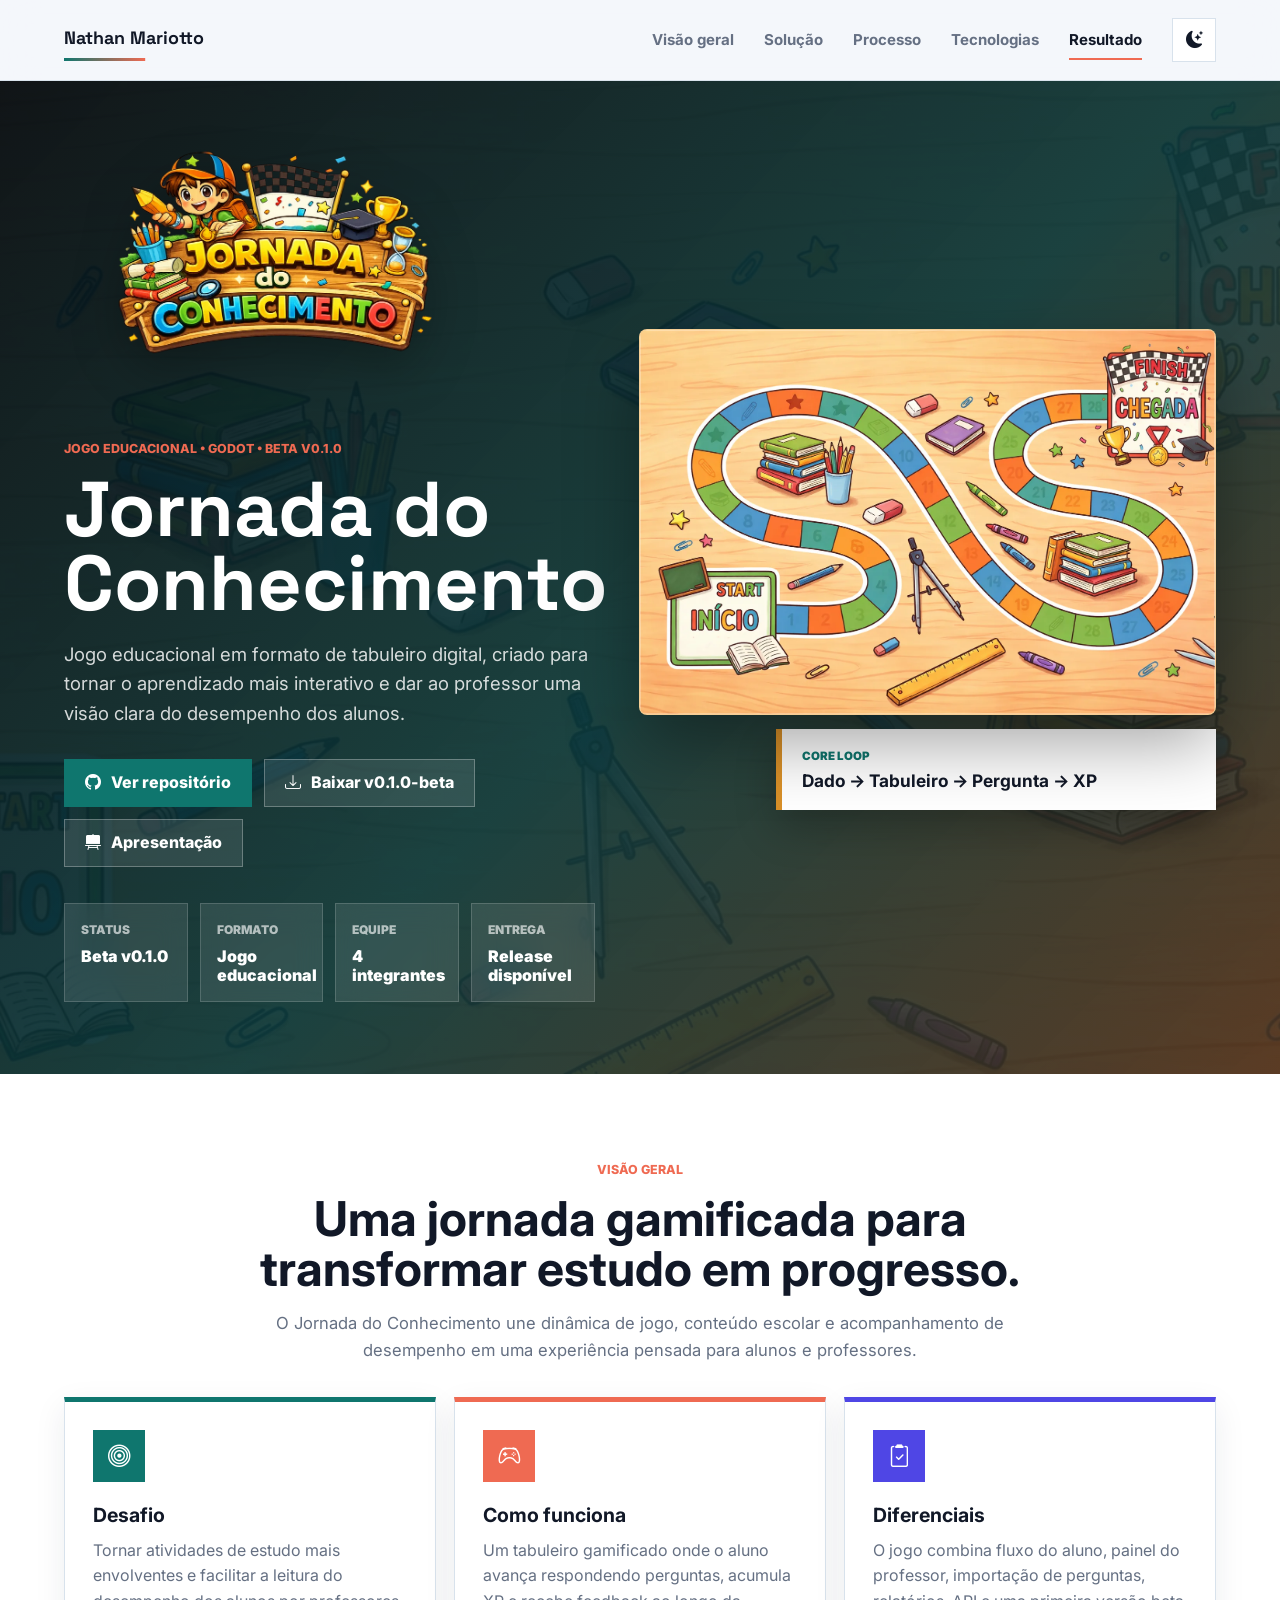
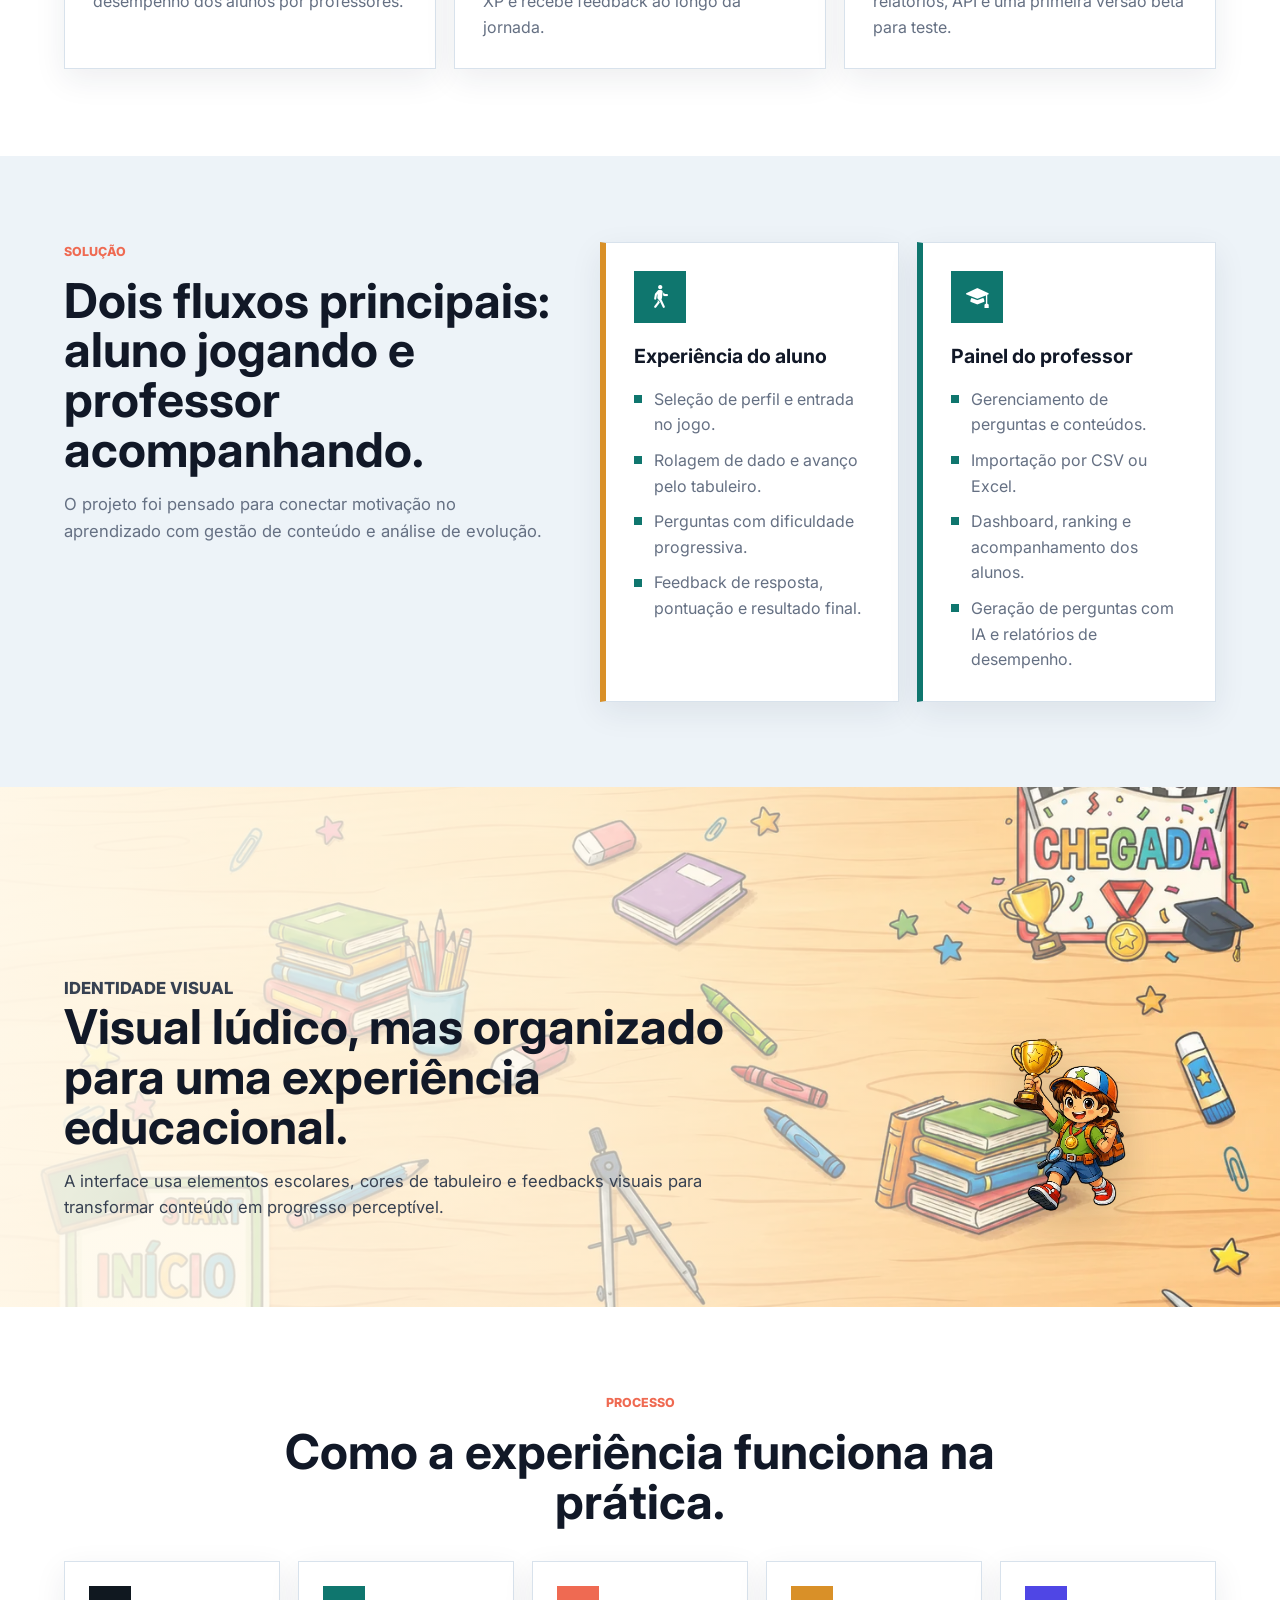
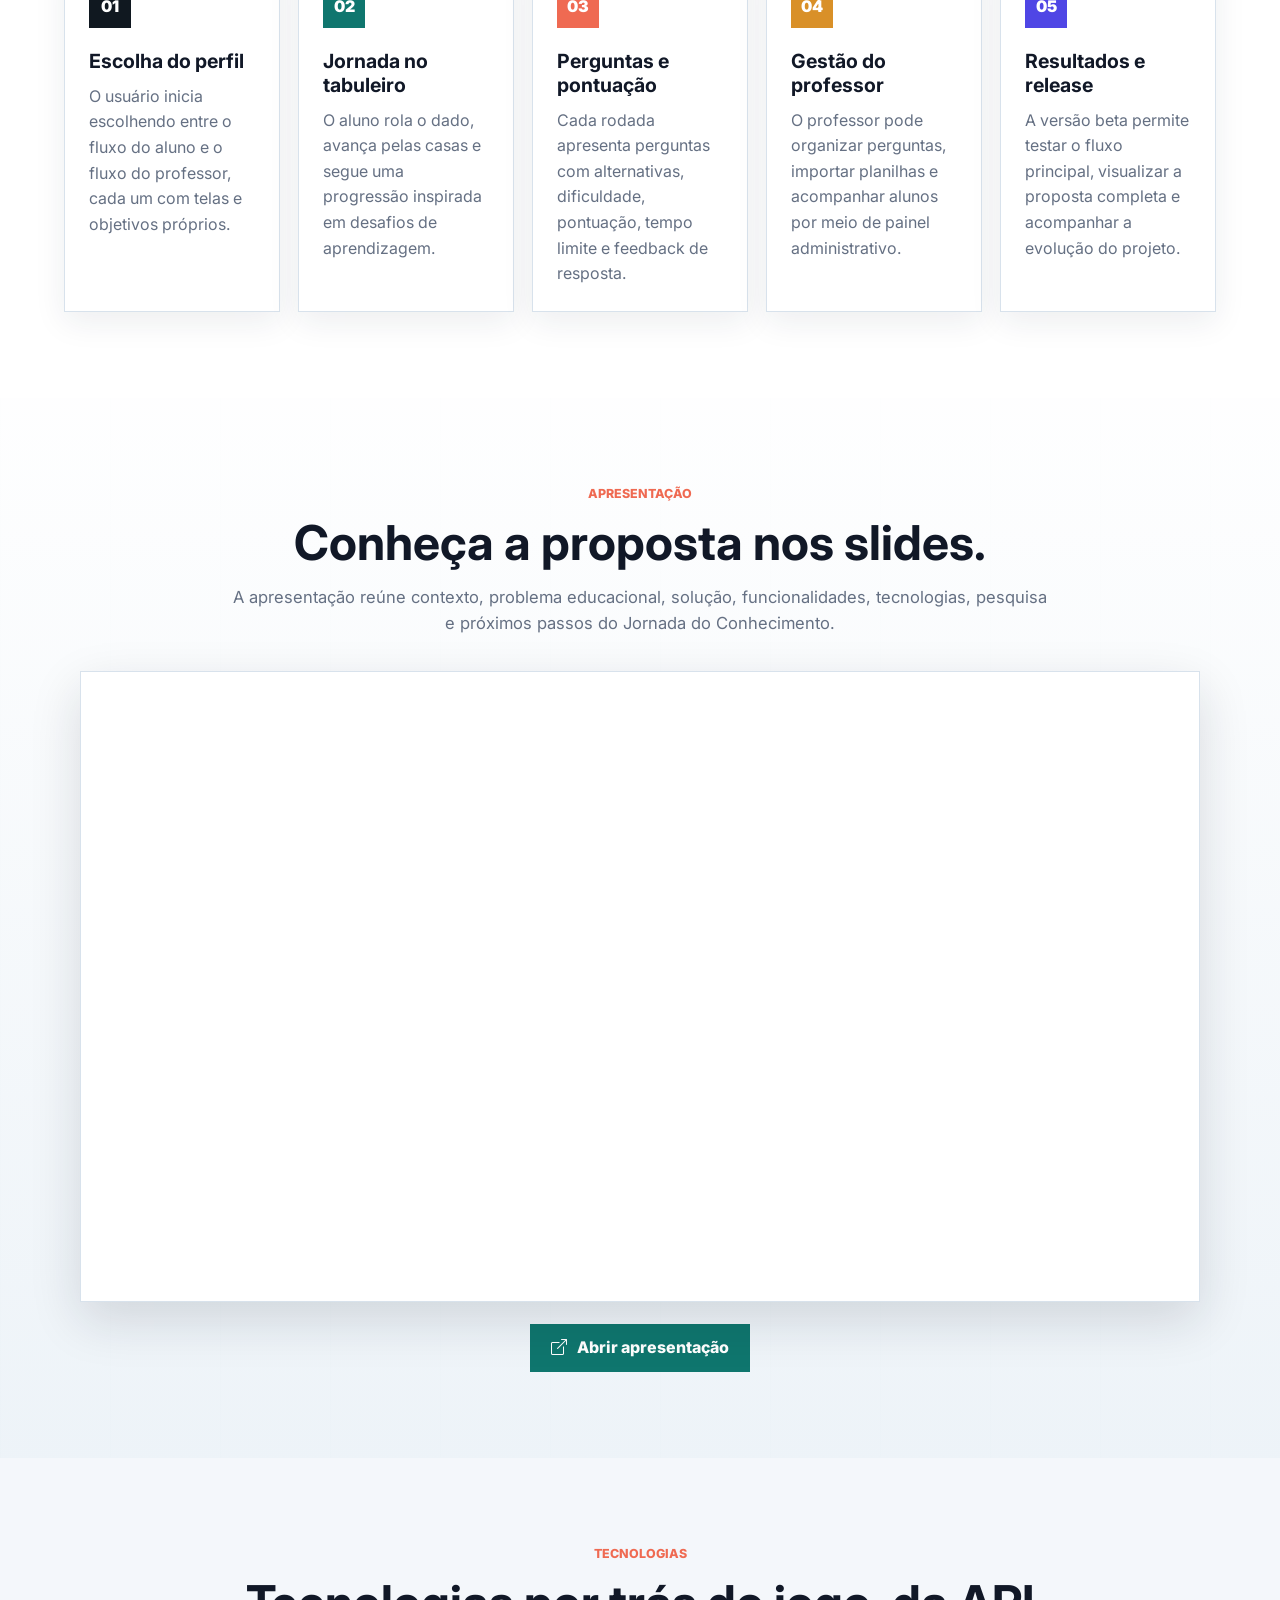
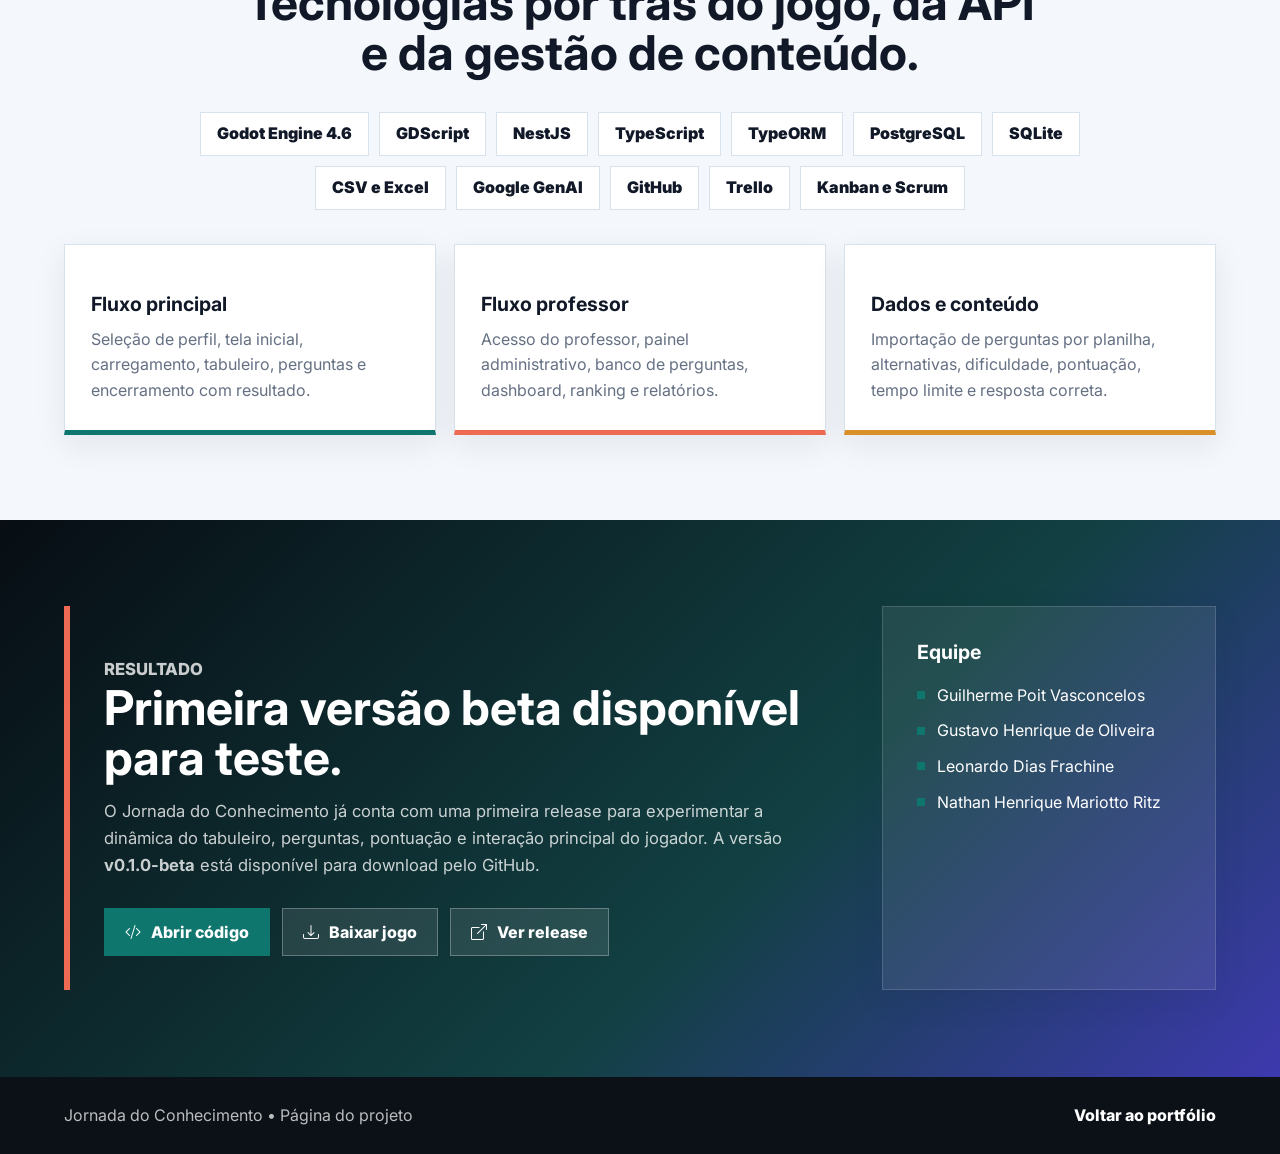
==== jornada/index.html @ 1dc3669a "Ajusta textos e navegacao do Jornada" ====
<!doctype html>
<html lang="pt-BR">
  <head>
    <meta charset="UTF-8" />
    <meta name="viewport" content="width=device-width, initial-scale=1.0" />
    <meta
      name="description"
      content="Página de apresentação do Jornada do Conhecimento: jogo educacional em Godot com tabuleiro gamificado, perguntas, XP, painel do professor, relatórios e primeira release beta disponível."
    />
    <meta name="theme-color" content="#101820" />
    <meta
      property="og:title"
      content="Jornada do Conhecimento | Jogo Educacional"
    />
    <meta
      property="og:description"
      content="Conheça o Jornada do Conhecimento, um jogo educacional gamificado com tabuleiro, perguntas, XP, painel do professor, API e release v0.1.0-beta."
    />
    <meta property="og:type" content="website" />
    <title>Jornada do Conhecimento | Jogo Educacional</title>

    <script>
      (() => {
        try {
          const savedTheme = localStorage.getItem("portfolio-theme");
          const systemTheme =
            window.matchMedia &&
            window.matchMedia("(prefers-color-scheme: dark)").matches
              ? "dark"
              : "light";
          document.documentElement.dataset.theme = savedTheme || systemTheme;
        } catch {
          document.documentElement.dataset.theme = "light";
        }
      })();
    </script>

    <link rel="preconnect" href="https://fonts.googleapis.com" />
    <link rel="preconnect" href="https://fonts.gstatic.com" crossorigin />
    <link
      href="https://fonts.googleapis.com/css2?family=Inter:wght@400;500;600;700;800&family=Space+Grotesk:wght@600;700&display=swap"
      rel="stylesheet"
    />
    <link
      rel="stylesheet"
      href="https://cdn.jsdelivr.net/npm/bootstrap-icons@1.11.3/font/bootstrap-icons.min.css"
    />
    <link rel="icon" href="../images/favicon.svg" type="image/svg+xml" />
    <link rel="stylesheet" href="../style.css" />
    <link rel="stylesheet" href="jornada.css" />
  </head>
  <body class="case-page">
    <header class="site-header">
      <a class="brand" href="../" aria-label="Voltar ao portfólio principal">
        <span class="brand-name">Nathan Mariotto</span>
      </a>

      <div class="header-actions">
        <nav class="main-nav" aria-label="Navegação do projeto">
          <a href="#visao-geral">Visão geral</a>
          <a href="#solucao">Solução</a>
          <a href="#processo">Processo</a>
          <a href="#tecnologias">Tecnologias</a>
          <a href="#resultado">Resultado</a>
        </nav>

        <button class="theme-toggle" type="button" id="themeToggle" aria-label="Alternar tema">
          <i class="bi bi-sun-fill theme-icon-sun" aria-hidden="true"></i>
          <i class="bi bi-moon-stars-fill theme-icon-moon" aria-hidden="true"></i>
        </button>
      </div>
    </header>

    <main>
      <section class="case-hero" id="inicio">
        <div class="case-hero-content">
          <img
            class="case-logo"
            src="../images/jornada/logo-jornada.webp"
            alt="Logo Jornada do Conhecimento"
          />
          <p class="eyebrow">Jogo educacional • Godot • Beta v0.1.0</p>
          <h1>Jornada do Conhecimento</h1>
          <p class="case-lead">
            Jogo educacional em formato de tabuleiro digital, criado para tornar
            o aprendizado mais interativo e dar ao professor uma visão clara do
            desempenho dos alunos.
          </p>

          <div class="case-actions">
            <a
              class="button primary"
              href="https://github.com/Leonardo-frachine/jogo_jornada_conhecimento"
              target="_blank"
              rel="noopener noreferrer"
            >
              <i class="bi bi-github" aria-hidden="true"></i>
              Ver repositório
            </a>
            <a
              class="button secondary"
              href="https://github.com/Leonardo-frachine/jogo_jornada_conhecimento/releases/download/v0.1.0-beta/Jornada.do.conhecimento.exe"
              target="_blank"
              rel="noopener noreferrer"
            >
              <i class="bi bi-download" aria-hidden="true"></i>
              Baixar v0.1.0-beta
            </a>
            <a
              class="button secondary"
              href="#apresentacao"
            >
              <i class="bi bi-easel2-fill" aria-hidden="true"></i>
              Apresentação
            </a>
          </div>

          <dl class="case-facts" aria-label="Resumo do projeto">
            <div>
              <dt>Status</dt>
              <dd>Beta v0.1.0</dd>
            </div>
            <div>
              <dt>Formato</dt>
              <dd>Jogo educacional</dd>
            </div>
            <div>
              <dt>Equipe</dt>
              <dd>4 integrantes</dd>
            </div>
            <div>
              <dt>Entrega</dt>
              <dd>Release disponível</dd>
            </div>
          </dl>
        </div>

        <div class="case-hero-visual" aria-label="Prévia visual do jogo">
          <div class="case-screen">
            <img
              src="../images/jornada/tabuleiro.webp"
              alt="Tabuleiro do jogo Jornada do Conhecimento"
            />
          </div>
          <div class="game-loop">
            <span>Core loop</span>
            <strong>Dado → Tabuleiro → Pergunta → XP</strong>
          </div>
        </div>
      </section>

      <section class="case-band" id="visao-geral">
        <div class="case-section-heading">
          <p class="eyebrow">Visão geral</p>
          <h2>Uma jornada gamificada para transformar estudo em progresso.</h2>
          <p>
            O Jornada do Conhecimento une dinâmica de jogo, conteúdo escolar e
            acompanhamento de desempenho em uma experiência pensada para alunos
            e professores.
          </p>
        </div>

        <div class="overview-grid">
          <article class="case-card">
            <i class="bi bi-bullseye" aria-hidden="true"></i>
            <h3>Desafio</h3>
            <p>
              Tornar atividades de estudo mais envolventes e facilitar a leitura
              do desempenho dos alunos por professores.
            </p>
          </article>
          <article class="case-card">
            <i class="bi bi-controller" aria-hidden="true"></i>
            <h3>Como funciona</h3>
            <p>
              Um tabuleiro gamificado onde o aluno avança respondendo perguntas,
              acumula XP e recebe feedback ao longo da jornada.
            </p>
          </article>
          <article class="case-card">
            <i class="bi bi-clipboard2-check" aria-hidden="true"></i>
            <h3>Diferenciais</h3>
            <p>
              O jogo combina fluxo do aluno, painel do professor, importação de
              perguntas, relatórios, API e uma primeira versão beta para teste.
            </p>
          </article>
        </div>
      </section>

      <section class="case-section split-layout" id="solucao">
        <div class="case-section-heading align-left">
          <p class="eyebrow">Solução</p>
          <h2>Dois fluxos principais: aluno jogando e professor acompanhando.</h2>
          <p>
            O projeto foi pensado para conectar motivação no aprendizado com
            gestão de conteúdo e análise de evolução.
          </p>
        </div>

        <div class="solution-columns">
          <article class="solution-card">
            <div class="solution-icon">
              <i class="bi bi-person-walking" aria-hidden="true"></i>
            </div>
            <h3>Experiência do aluno</h3>
            <ul>
              <li>Seleção de perfil e entrada no jogo.</li>
              <li>Rolagem de dado e avanço pelo tabuleiro.</li>
              <li>Perguntas com dificuldade progressiva.</li>
              <li>Feedback de resposta, pontuação e resultado final.</li>
            </ul>
          </article>

          <article class="solution-card">
            <div class="solution-icon">
              <i class="bi bi-mortarboard-fill" aria-hidden="true"></i>
            </div>
            <h3>Painel do professor</h3>
            <ul>
              <li>Gerenciamento de perguntas e conteúdos.</li>
              <li>Importação por CSV ou Excel.</li>
              <li>Dashboard, ranking e acompanhamento dos alunos.</li>
              <li>Geração de perguntas com IA e relatórios de desempenho.</li>
            </ul>
          </article>
        </div>
      </section>

      <section class="case-gallery" aria-label="Identidade visual do projeto">
        <img
          class="gallery-bg"
          src="../images/jornada/fundo-game.webp"
          alt="Cenário visual do jogo Jornada do Conhecimento"
        />
        <div class="gallery-copy">
          <p class="eyebrow">Identidade visual</p>
          <h2>Visual lúdico, mas organizado para uma experiência educacional.</h2>
          <p>
            A interface usa elementos escolares, cores de tabuleiro e feedbacks
            visuais para transformar conteúdo em progresso perceptível.
          </p>
        </div>
        <img
          class="gallery-character"
          src="../images/jornada/personagem.webp"
          alt="Personagem do jogo Jornada do Conhecimento"
        />
      </section>

      <section class="case-band" id="processo">
        <div class="case-section-heading">
          <p class="eyebrow">Processo</p>
          <h2>Como a experiência funciona na prática.</h2>
        </div>

        <div class="process-grid">
          <article class="process-step">
            <span>01</span>
            <h3>Escolha do perfil</h3>
            <p>
              O usuário inicia escolhendo entre o fluxo do aluno e o fluxo do
              professor, cada um com telas e objetivos próprios.
            </p>
          </article>
          <article class="process-step">
            <span>02</span>
            <h3>Jornada no tabuleiro</h3>
            <p>
              O aluno rola o dado, avança pelas casas e segue uma progressão
              inspirada em desafios de aprendizagem.
            </p>
          </article>
          <article class="process-step">
            <span>03</span>
            <h3>Perguntas e pontuação</h3>
            <p>
              Cada rodada apresenta perguntas com alternativas, dificuldade,
              pontuação, tempo limite e feedback de resposta.
            </p>
          </article>
          <article class="process-step">
            <span>04</span>
            <h3>Gestão do professor</h3>
            <p>
              O professor pode organizar perguntas, importar planilhas e
              acompanhar alunos por meio de painel administrativo.
            </p>
          </article>
          <article class="process-step">
            <span>05</span>
            <h3>Resultados e release</h3>
            <p>
              A versão beta permite testar o fluxo principal, visualizar a
              proposta completa e acompanhar a evolução do projeto.
            </p>
          </article>
        </div>
      </section>

      <section class="presentation-section" id="apresentacao" aria-label="Apresentação do projeto">
        <div class="case-section-heading">
          <p class="eyebrow">Apresentação</p>
          <h2>Conheça a proposta nos slides.</h2>
          <p>
            A apresentação reúne contexto, problema educacional, solução,
            funcionalidades, tecnologias, pesquisa e próximos passos do
            Jornada do Conhecimento.
          </p>
        </div>

        <div class="presentation-panel">
          <iframe
            src="https://docs.google.com/presentation/d/1Kyz9Suldy2l6BL86Rp97u0el5KHSLsw9/embed?start=false&loop=false&delayms=3000"
            title="Apresentação Jornada do Conhecimento"
            loading="lazy"
            allowfullscreen
          ></iframe>
        </div>

        <div class="presentation-actions">
          <a
            class="button primary"
            href="https://docs.google.com/presentation/d/1Kyz9Suldy2l6BL86Rp97u0el5KHSLsw9/edit?usp=sharing&ouid=116466115550639654111&rtpof=true&sd=true"
            target="_blank"
            rel="noopener noreferrer"
          >
            <i class="bi bi-box-arrow-up-right" aria-hidden="true"></i>
            Abrir apresentação
          </a>
        </div>
      </section>

      <section class="case-section" id="tecnologias">
        <div class="case-section-heading">
          <p class="eyebrow">Tecnologias</p>
          <h2>Tecnologias por trás do jogo, da API e da gestão de conteúdo.</h2>
        </div>

        <div class="tech-grid">
          <span class="tech-pill">Godot Engine 4.6</span>
          <span class="tech-pill">GDScript</span>
          <span class="tech-pill">NestJS</span>
          <span class="tech-pill">TypeScript</span>
          <span class="tech-pill">TypeORM</span>
          <span class="tech-pill">PostgreSQL</span>
          <span class="tech-pill">SQLite</span>
          <span class="tech-pill">CSV e Excel</span>
          <span class="tech-pill">Google GenAI</span>
          <span class="tech-pill">GitHub</span>
          <span class="tech-pill">Trello</span>
          <span class="tech-pill">Kanban e Scrum</span>
        </div>

        <div class="artifact-grid">
          <article class="artifact-card">
            <h3>Fluxo principal</h3>
            <p>
              Seleção de perfil, tela inicial, carregamento, tabuleiro,
              perguntas e encerramento com resultado.
            </p>
          </article>
          <article class="artifact-card">
            <h3>Fluxo professor</h3>
            <p>
              Acesso do professor, painel administrativo, banco de perguntas,
              dashboard, ranking e relatórios.
            </p>
          </article>
          <article class="artifact-card">
            <h3>Dados e conteúdo</h3>
            <p>
              Importação de perguntas por planilha, alternativas, dificuldade,
              pontuação, tempo limite e resposta correta.
            </p>
          </article>
        </div>
      </section>

      <section class="result-section" id="resultado">
        <div class="result-panel">
          <p class="eyebrow">Resultado</p>
          <h2>Primeira versão beta disponível para teste.</h2>
          <p>
            O Jornada do Conhecimento já conta com uma primeira release para
            experimentar a dinâmica do tabuleiro, perguntas, pontuação e
            interação principal do jogador. A versão <strong>v0.1.0-beta</strong>
            está disponível para download pelo GitHub.
          </p>

          <div class="result-actions">
            <a
              class="button primary"
              href="https://github.com/Leonardo-frachine/jogo_jornada_conhecimento"
              target="_blank"
              rel="noopener noreferrer"
            >
              <i class="bi bi-code-slash" aria-hidden="true"></i>
              Abrir código
            </a>
            <a
              class="button secondary"
              href="https://github.com/Leonardo-frachine/jogo_jornada_conhecimento/releases/download/v0.1.0-beta/Jornada.do.conhecimento.exe"
              target="_blank"
              rel="noopener noreferrer"
            >
              <i class="bi bi-download" aria-hidden="true"></i>
              Baixar jogo
            </a>
            <a
              class="button secondary"
              href="https://github.com/Leonardo-frachine/jogo_jornada_conhecimento/releases/tag/v0.1.0-beta"
              target="_blank"
              rel="noopener noreferrer"
            >
              <i class="bi bi-box-arrow-up-right" aria-hidden="true"></i>
              Ver release
            </a>
          </div>
        </div>

        <div class="team-panel">
          <h3>Equipe</h3>
          <ul>
            <li>Guilherme Poit Vasconcelos</li>
            <li>Gustavo Henrique de Oliveira</li>
            <li>Leonardo Dias Frachine</li>
            <li>Nathan Henrique Mariotto Ritz</li>
          </ul>
        </div>
      </section>
    </main>

    <footer class="site-footer">
      <p>Jornada do Conhecimento • Página do projeto</p>
      <a href="../">Voltar ao portfólio</a>
    </footer>

    <script src="../script.js"></script>
  </body>
</html>
---- style.css ----
:root {
    --ink: #111827;
    --ink-2: #243041;
    --muted: #657083;
    --page: #f4f7fb;
    --surface: #ffffff;
    --surface-2: #edf3f8;
    --line: #d8e2ec;
    --teal: #0f766e;
    --teal-2: #14b8a6;
    --coral: #ef6a52;
    --amber: #d99028;
    --violet: #4f46e5;
    --dark: #101820;
    --shadow: 0 18px 48px rgba(20, 31, 45, 0.12);
    --body-background:
        linear-gradient(180deg, rgba(255, 255, 255, 0.92), rgba(244, 247, 251, 0.96)),
        repeating-linear-gradient(90deg, rgba(15, 118, 110, 0.08) 0 1px, transparent 1px 120px);
    --header-background: rgba(244, 247, 251, 0.9);
    --header-border: rgba(216, 226, 236, 0.9);
    --hero-background:
        linear-gradient(135deg, rgba(16, 24, 32, 0.98), rgba(20, 56, 60, 0.96) 54%, rgba(63, 47, 36, 0.94)),
        repeating-linear-gradient(0deg, rgba(255, 255, 255, 0.08) 0 1px, transparent 1px 110px);
    --hero-text: #ffffff;
    --hero-muted: rgba(255, 255, 255, 0.78);
    --hero-chip: rgba(255, 255, 255, 0.09);
    --hero-chip-border: rgba(255, 255, 255, 0.16);
    --secondary-button: rgba(255, 255, 255, 0.1);
    --secondary-button-border: rgba(255, 255, 255, 0.28);
    --floating-surface: #ffffff;
    --timeline-surface: rgba(255, 255, 255, 0.74);
    --education-background:
        linear-gradient(180deg, rgba(255, 255, 255, 0.94), rgba(237, 243, 248, 0.86)),
        repeating-linear-gradient(90deg, rgba(15, 118, 110, 0.06) 0 1px, transparent 1px 110px);
    --featured-project-background:
        linear-gradient(135deg, rgba(17, 24, 39, 0.96), rgba(15, 118, 110, 0.92)),
        var(--dark);
    --toolkit-background: #ffffff;
    --contact-background:
        linear-gradient(135deg, rgba(16, 24, 32, 0.98), rgba(37, 46, 58, 0.97)),
        repeating-linear-gradient(90deg, rgba(255, 255, 255, 0.06) 0 1px, transparent 1px 96px);
    --contact-text: #ffffff;
    --contact-muted: rgba(255, 255, 255, 0.72);
    --contact-link-background: rgba(255, 255, 255, 0.08);
    --contact-link-hover: rgba(255, 255, 255, 0.14);
    --contact-link-border: rgba(255, 255, 255, 0.18);
    --footer-background: #0b1117;
    --footer-muted: rgba(255, 255, 255, 0.72);
}

html[data-theme="dark"] {
    color-scheme: dark;
    --ink: #f7fafc;
    --ink-2: #e5edf5;
    --muted: #a9b7c6;
    --page: #0b1218;
    --surface: #111b24;
    --surface-2: #172331;
    --line: #2a3a49;
    --teal: #14b8a6;
    --teal-2: #2dd4bf;
    --coral: #ff7a63;
    --amber: #f0a63a;
    --violet: #8b86ff;
    --dark: #0a1016;
    --shadow: 0 18px 48px rgba(0, 0, 0, 0.34);
    --body-background:
        linear-gradient(180deg, rgba(8, 13, 18, 0.98), rgba(13, 21, 29, 0.98)),
        repeating-linear-gradient(90deg, rgba(20, 184, 166, 0.08) 0 1px, transparent 1px 120px);
    --header-background: rgba(11, 18, 24, 0.88);
    --header-border: rgba(42, 58, 73, 0.92);
    --hero-background:
        linear-gradient(135deg, rgba(7, 13, 19, 0.98), rgba(14, 46, 49, 0.96) 54%, rgba(42, 34, 31, 0.94)),
        repeating-linear-gradient(0deg, rgba(255, 255, 255, 0.06) 0 1px, transparent 1px 110px);
    --floating-surface: #111b24;
    --timeline-surface: rgba(17, 27, 36, 0.82);
    --education-background:
        linear-gradient(180deg, rgba(13, 21, 29, 0.94), rgba(17, 27, 36, 0.9)),
        repeating-linear-gradient(90deg, rgba(20, 184, 166, 0.07) 0 1px, transparent 1px 110px);
    --featured-project-background:
        linear-gradient(135deg, rgba(8, 13, 18, 0.98), rgba(16, 96, 87, 0.9)),
        var(--dark);
    --toolkit-background: #0e1720;
    --contact-background:
        linear-gradient(135deg, rgba(7, 12, 18, 0.98), rgba(17, 27, 36, 0.97)),
        repeating-linear-gradient(90deg, rgba(255, 255, 255, 0.05) 0 1px, transparent 1px 96px);
    --footer-background: #070b10;
}

* {
    box-sizing: border-box;
}

html {
    scroll-behavior: smooth;
    color-scheme: light;
}

body {
    margin: 0;
    background: var(--body-background);
    color: var(--ink);
    font-family: "Inter", Arial, sans-serif;
    line-height: 1.6;
    transition: background 180ms ease, color 180ms ease;
}

img {
    display: block;
    max-width: 100%;
}

a {
    color: inherit;
    text-decoration: none;
}

@keyframes heroEntrance {
    from {
        opacity: 0;
        transform: translateY(18px);
    }
    to {
        opacity: 1;
        transform: translateY(0);
    }
}

@keyframes heroPhotoEntrance {
    from {
        opacity: 0;
        transform: translateY(22px) scale(0.98);
    }
    to {
        opacity: 1;
        transform: translateY(0) scale(1);
    }
}

@keyframes accentSweep {
    from {
        transform: translateX(-120%);
    }
    to {
        transform: translateX(120%);
    }
}

.reveal {
    opacity: 0;
    transform: translateY(24px);
    transition:
        opacity 620ms cubic-bezier(0.2, 0.8, 0.2, 1),
        transform 620ms cubic-bezier(0.2, 0.8, 0.2, 1);
    transition-delay: var(--reveal-delay, 0ms);
    will-change: opacity, transform;
}

.reveal.is-visible {
    opacity: 1;
    transform: translateY(0);
}

.site-header {
    position: sticky;
    top: 0;
    z-index: 20;
    display: flex;
    align-items: center;
    justify-content: space-between;
    gap: 24px;
    padding: 18px clamp(18px, 5vw, 72px);
    background: var(--header-background);
    border-bottom: 1px solid var(--header-border);
    backdrop-filter: blur(18px);
    transition: background 180ms ease, border-color 180ms ease;
}

.brand {
    display: inline-flex;
    align-items: center;
    position: relative;
    min-height: 42px;
    padding-bottom: 4px;
    color: var(--ink);
    font-family: "Space Grotesk", "Inter", sans-serif;
    font-weight: 800;
}

.brand::after {
    position: absolute;
    right: 0;
    bottom: 0;
    left: 0;
    height: 3px;
    background: linear-gradient(90deg, var(--teal), var(--coral));
    content: "";
    transform: scaleX(0.58);
    transform-origin: left;
    transition: transform 180ms ease;
}

.brand:hover::after {
    transform: scaleX(1);
}

.brand-name {
    color: currentColor;
    font-size: 1.12rem;
    line-height: 1;
}

.header-actions {
    display: flex;
    align-items: center;
    gap: clamp(14px, 3vw, 30px);
}

.main-nav {
    display: flex;
    align-items: center;
    gap: clamp(12px, 3vw, 30px);
    color: var(--muted);
    font-size: 0.94rem;
    font-weight: 700;
}

.theme-toggle {
    display: grid;
    flex: 0 0 auto;
    width: 44px;
    height: 44px;
    place-items: center;
    color: var(--ink);
    background: var(--surface);
    border: 1px solid var(--line);
    cursor: pointer;
    transition: transform 180ms ease, background 180ms ease, border-color 180ms ease, color 180ms ease;
}

.theme-toggle:hover {
    border-color: var(--teal);
    transform: translateY(-2px);
}

.theme-toggle i {
    grid-area: 1 / 1;
    font-size: 1.08rem;
    transition: opacity 180ms ease, transform 180ms ease;
}

.theme-icon-sun {
    opacity: 0;
    transform: rotate(-45deg) scale(0.75);
}

.theme-icon-moon {
    opacity: 1;
    transform: rotate(0deg) scale(1);
}

html[data-theme="dark"] .theme-icon-sun {
    opacity: 1;
    transform: rotate(0deg) scale(1);
}

html[data-theme="dark"] .theme-icon-moon {
    opacity: 0;
    transform: rotate(45deg) scale(0.75);
}

.main-nav a {
    position: relative;
    padding: 8px 0;
}

.main-nav a::after {
    position: absolute;
    right: 0;
    bottom: 0;
    left: 0;
    height: 2px;
    background: var(--coral);
    content: "";
    opacity: 0;
    transform: scaleX(0.4);
    transition: 180ms ease;
}

.main-nav a:hover,
.main-nav a.is-active {
    color: var(--ink);
}

.main-nav a:hover::after,
.main-nav a.is-active::after {
    opacity: 1;
    transform: scaleX(1);
}

.hero {
    display: grid;
    grid-template-columns: minmax(0, 1.12fr) minmax(300px, 0.88fr);
    align-items: center;
    gap: clamp(32px, 6vw, 80px);
    min-height: calc(100vh - 80px);
    padding: clamp(54px, 8vw, 104px) clamp(18px, 5vw, 72px) 48px;
    color: var(--hero-text);
    background: var(--hero-background);
}

.hero-content {
    max-width: 840px;
}

.hero .eyebrow,
.hero h1,
.hero-role,
.hero-copy,
.hero-actions,
.hero-stack,
.hero-visual {
    animation: heroEntrance 720ms cubic-bezier(0.2, 0.8, 0.2, 1) both;
}

.hero h1 {
    animation-delay: 90ms;
}

.hero-role {
    animation-delay: 170ms;
}

.hero-copy {
    animation-delay: 240ms;
}

.hero-actions {
    animation-delay: 310ms;
}

.hero-stack {
    animation-delay: 380ms;
}

.hero-visual {
    animation-name: heroPhotoEntrance;
    animation-delay: 220ms;
}

.eyebrow {
    margin: 0 0 14px;
    color: var(--coral);
    font-size: 0.78rem;
    font-weight: 800;
    letter-spacing: 0;
    text-transform: uppercase;
}

.hero h1,
.section-heading h2,
.contact-copy h2 {
    margin: 0;
    font-family: "Space Grotesk", "Inter", sans-serif;
    letter-spacing: 0;
}

.hero h1 {
    max-width: 900px;
    font-size: 5.05rem;
    line-height: 0.98;
}

.hero-role {
    max-width: 760px;
    margin: 22px 0 0;
    color: var(--hero-text);
    font-size: 1.28rem;
    font-weight: 800;
}

.hero-copy {
    max-width: 720px;
    margin: 18px 0 0;
    color: var(--hero-muted);
    font-size: 1.15rem;
}

.hero-actions {
    display: flex;
    flex-wrap: wrap;
    gap: 14px;
    margin-top: 32px;
}

.button {
    display: inline-flex;
    align-items: center;
    justify-content: center;
    gap: 10px;
    min-height: 48px;
    padding: 0 20px;
    border: 1px solid transparent;
    font-weight: 800;
    cursor: pointer;
    transition: transform 180ms ease, box-shadow 180ms ease, background 180ms ease;
}

.button:hover {
    transform: translateY(-2px);
    box-shadow: 0 14px 32px rgba(0, 0, 0, 0.18);
}

.button.primary {
    color: #ffffff;
    background: var(--teal);
}

.button.secondary {
    color: var(--hero-text);
    background: var(--secondary-button);
    border-color: var(--secondary-button-border);
}

.hero-stack {
    display: flex;
    flex-wrap: wrap;
    gap: 10px;
    padding: 0;
    margin: 36px 0 0;
    list-style: none;
}

.hero-stack li {
    padding: 8px 12px;
    color: var(--hero-text);
    background: var(--hero-chip);
    border: 1px solid var(--hero-chip-border);
    font-size: 0.9rem;
    font-weight: 700;
}

.hero-visual {
    position: relative;
    justify-self: center;
    display: grid;
    justify-items: center;
    width: min(100%, 410px);
    padding: 24px 10px 0;
    isolation: isolate;
}

.hero-visual::before {
    position: absolute;
    inset: 54px 0 52px;
    z-index: -1;
    background:
        linear-gradient(135deg, rgba(20, 184, 166, 0.14), rgba(239, 106, 82, 0.12)),
        repeating-linear-gradient(90deg, rgba(255, 255, 255, 0.08) 0 1px, transparent 1px 34px);
    border: 1px solid rgba(255, 255, 255, 0.14);
    content: "";
    transform: rotate(-3deg);
}

.portrait-frame {
    position: relative;
    overflow: hidden;
    width: min(100%, 360px);
    aspect-ratio: 1;
    background:
        linear-gradient(var(--surface), var(--surface)) padding-box,
        linear-gradient(135deg, var(--teal-2), var(--coral), var(--violet)) border-box;
    border: 5px solid transparent;
    border-radius: 50%;
    box-shadow: 0 30px 70px rgba(0, 0, 0, 0.34);
}

.portrait-frame::after {
    position: absolute;
    inset: 0;
    z-index: 2;
    background: linear-gradient(100deg, transparent 12%, rgba(255, 255, 255, 0.22) 48%, transparent 82%);
    content: "";
    transform: translateX(-120%);
    animation: accentSweep 1100ms ease 720ms both;
    pointer-events: none;
}

.portrait-frame::before {
    position: absolute;
    inset: 12px;
    z-index: 1;
    border: 1px solid rgba(255, 255, 255, 0.48);
    border-radius: 50%;
    content: "";
}

.portrait-frame img {
    width: 100%;
    height: 100%;
    object-fit: cover;
    object-position: 48% 25%;
}

.availability-card {
    position: relative;
    z-index: 3;
    display: inline-flex;
    align-items: center;
    gap: 10px;
    max-width: min(360px, calc(100% - 28px));
    margin-top: -18px;
    padding: 12px 16px;
    color: var(--ink);
    background: var(--floating-surface);
    border: 1px solid var(--line);
    border-bottom: 3px solid var(--amber);
    box-shadow: var(--shadow);
    font-size: 0.9rem;
    font-weight: 800;
}

.status-dot {
    flex: 0 0 auto;
    width: 10px;
    height: 10px;
    background: var(--teal-2);
    border-radius: 50%;
    box-shadow: 0 0 0 6px rgba(20, 184, 166, 0.18);
}

.stats {
    display: grid;
    grid-template-columns: repeat(4, 1fr);
    gap: 1px;
    margin: -1px clamp(18px, 5vw, 72px) 0;
    overflow: hidden;
    background: var(--line);
    border: 1px solid var(--line);
    box-shadow: var(--shadow);
}

.stats div {
    min-height: 132px;
    padding: 28px;
    background: var(--surface);
    transition: transform 180ms ease, background 180ms ease;
}

.stats div:hover {
    transform: translateY(-4px);
}

.stats strong {
    display: block;
    color: var(--teal);
    font-family: "Space Grotesk", sans-serif;
    font-size: 2.85rem;
    line-height: 1;
}

.stats span {
    display: block;
    margin-top: 10px;
    color: var(--muted);
    font-weight: 700;
}

.section,
.contact-section {
    padding: clamp(72px, 9vw, 118px) clamp(18px, 5vw, 72px);
}

.section-heading {
    max-width: 760px;
    margin: 0 auto 38px;
    text-align: center;
}

.section-heading.align-left {
    margin-right: 0;
    margin-left: 0;
    text-align: left;
}

.section-heading h2,
.contact-copy h2 {
    color: var(--ink);
    font-size: 3.6rem;
    line-height: 1.02;
}

.section-heading p:not(.eyebrow),
.contact-copy p {
    margin: 18px 0 0;
    color: var(--muted);
    font-size: 1.04rem;
}

.expertise-grid,
.projects-grid,
.tool-columns {
    display: grid;
    gap: 18px;
}

.expertise-grid {
    grid-template-columns: repeat(5, 1fr);
}

.expertise-card,
.project-card,
.tool-columns div,
.education-card {
    background: var(--surface);
    border: 1px solid var(--line);
    box-shadow: 0 10px 30px rgba(26, 41, 58, 0.08);
    transition: background 180ms ease, border-color 180ms ease, box-shadow 180ms ease;
}

.expertise-card {
    padding: 28px;
    transition: transform 180ms ease, border-color 180ms ease;
}

.expertise-card:hover {
    border-color: rgba(15, 118, 110, 0.38);
    transform: translateY(-6px);
}

.expertise-card i {
    display: grid;
    width: 50px;
    height: 50px;
    place-items: center;
    color: #ffffff;
    background: var(--teal);
    font-size: 1.35rem;
}

.expertise-card:nth-child(2) i {
    background: var(--coral);
}

.expertise-card:nth-child(3) i {
    background: var(--violet);
}

.expertise-card:nth-child(4) i {
    background: var(--amber);
}

.expertise-card:nth-child(5) i {
    background: var(--dark);
}

.expertise-card h3,
.project-card h3,
.tool-columns h3,
.timeline-item h3 {
    margin: 20px 0 10px;
    color: var(--ink);
    font-size: 1.16rem;
    line-height: 1.22;
}

.expertise-card p,
.project-card p,
.tool-columns p,
.timeline-item p {
    margin: 0;
    color: var(--muted);
}

.split {
    display: grid;
    grid-template-columns: minmax(0, 0.85fr) minmax(320px, 1fr);
    gap: clamp(32px, 6vw, 72px);
    align-items: start;
    background: var(--surface-2);
}

.timeline {
    position: relative;
    display: grid;
    gap: 16px;
}

.timeline::before {
    position: absolute;
    top: 16px;
    bottom: 16px;
    left: 12px;
    width: 2px;
    background: linear-gradient(var(--teal), var(--coral));
    content: "";
}

.timeline-item {
    position: relative;
    padding: 22px 24px 22px 48px;
    background: var(--timeline-surface);
    border: 1px solid var(--line);
    transition: transform 180ms ease, border-color 180ms ease;
}

.timeline-item:hover {
    border-color: rgba(15, 118, 110, 0.38);
    transform: translateX(4px);
}

.timeline-item::before {
    position: absolute;
    top: 27px;
    left: 5px;
    width: 16px;
    height: 16px;
    background: var(--surface);
    border: 4px solid var(--teal);
    border-radius: 50%;
    content: "";
}

.timeline-date {
    color: var(--coral);
    font-size: 0.78rem;
    font-weight: 800;
    letter-spacing: 0;
    text-transform: uppercase;
}

.education-section {
    background: var(--education-background);
}

.education-card {
    display: grid;
    grid-template-columns: auto minmax(220px, 0.85fr) minmax(260px, 1fr);
    align-items: center;
    gap: 28px;
    max-width: 1040px;
    margin: 0 auto;
    padding: 30px;
    border-left: 6px solid var(--violet);
}

.education-icon {
    display: grid;
    width: 64px;
    height: 64px;
    place-items: center;
    color: #ffffff;
    background: var(--violet);
    font-size: 1.65rem;
}

.education-period {
    color: var(--coral);
    font-size: 0.78rem;
    font-weight: 900;
    text-transform: uppercase;
}

.education-card h3 {
    margin: 10px 0 6px;
    color: var(--ink);
    font-size: 1.35rem;
    line-height: 1.2;
}

.education-card p {
    margin: 0;
    color: var(--muted);
    font-weight: 700;
}

.education-card ul {
    display: grid;
    gap: 8px;
    padding: 0;
    margin: 0;
    color: var(--muted);
    list-style: none;
}

.education-card li {
    position: relative;
    padding-left: 18px;
}

.education-card li::before {
    position: absolute;
    top: 0.72em;
    left: 0;
    width: 7px;
    height: 7px;
    background: var(--teal);
    content: "";
    transform: translateY(-50%);
}

.projects-grid {
    grid-template-columns: repeat(3, 1fr);
}

.project-card {
    display: flex;
    flex-direction: column;
    min-height: 310px;
    padding: 26px;
    border-top: 5px solid var(--teal);
    transition: transform 180ms ease, border-color 180ms ease, box-shadow 180ms ease;
}

.project-card:hover {
    box-shadow: 0 18px 42px rgba(26, 41, 58, 0.13);
    transform: translateY(-6px);
}

.project-card.featured {
    color: var(--hero-text);
    background: var(--featured-project-background);
    border-color: var(--coral);
    position: relative;
    overflow: hidden;
}

.project-card.featured::before {
    position: absolute;
    top: 0;
    right: auto;
    bottom: 0;
    left: 0;
    width: 4px;
    background: linear-gradient(var(--coral), var(--teal-2));
    content: "";
}

.project-card.featured h3,
.project-card.featured p,
.project-card.featured .project-topline,
.project-card.featured a {
    color: #ffffff;
}

.project-card:nth-child(3n + 2) {
    border-top-color: var(--coral);
}

.project-card:nth-child(3n) {
    border-top-color: var(--amber);
}

.project-topline {
    display: flex;
    align-items: center;
    justify-content: space-between;
    gap: 12px;
    color: var(--teal);
    font-size: 0.78rem;
    font-weight: 900;
    letter-spacing: 0;
    text-transform: uppercase;
}

.project-card h3 {
    margin-top: 42px;
    font-size: 1.45rem;
}

.project-card a {
    display: inline-flex;
    align-items: center;
    width: fit-content;
    margin-top: auto;
    color: var(--teal);
    font-weight: 900;
}

.project-card a::after {
    margin-left: 8px;
    content: "->";
}

.project-note {
    display: inline-flex;
    align-items: center;
    width: fit-content;
    margin-top: auto;
    padding: 8px 10px;
    color: var(--muted);
    background: var(--surface-2);
    font-size: 0.85rem;
    font-weight: 900;
}

.toolkit {
    background: var(--toolkit-background);
}

.tool-columns {
    grid-template-columns: repeat(4, 1fr);
}

.tool-columns div {
    padding: 26px;
    border-left: 5px solid var(--teal);
}

.tool-columns div:nth-child(2) {
    border-left-color: var(--coral);
}

.tool-columns div:nth-child(3) {
    border-left-color: var(--amber);
}

.tool-columns div:nth-child(4) {
    border-left-color: var(--violet);
}

.contact-section {
    display: block;
    color: var(--contact-text);
    text-align: center;
    background: var(--contact-background);
}

.contact-copy {
    max-width: 880px;
    margin: 0 auto;
}

.contact-copy h2 {
    color: var(--contact-text);
}

.contact-copy p {
    max-width: 660px;
    margin-right: auto;
    margin-left: auto;
    color: var(--contact-muted);
}

.contact-links {
    display: grid;
    grid-template-columns: repeat(4, minmax(150px, 1fr));
    gap: 12px;
    max-width: 780px;
    margin-top: 28px;
    margin-right: auto;
    margin-left: auto;
}

.contact-links a {
    display: inline-flex;
    align-items: center;
    gap: 10px;
    justify-content: center;
    min-height: 54px;
    padding: 0 16px;
    color: var(--contact-text);
    background: var(--contact-link-background);
    border: 1px solid var(--contact-link-border);
    font-weight: 800;
    transition: transform 180ms ease, background 180ms ease, border-color 180ms ease;
}

.contact-links a:hover {
    background: var(--contact-link-hover);
    border-color: rgba(20, 184, 166, 0.72);
    transform: translateY(-2px);
}

@media (prefers-reduced-motion: reduce) {
    *,
    *::before,
    *::after {
        animation-duration: 0.01ms !important;
        animation-iteration-count: 1 !important;
        scroll-behavior: auto !important;
        transition-duration: 0.01ms !important;
    }

    .reveal {
        opacity: 1;
        transform: none;
    }
}

.site-footer {
    display: flex;
    align-items: center;
    justify-content: space-between;
    gap: 16px;
    padding: 26px clamp(18px, 5vw, 72px);
    color: #ffffff;
    background: var(--footer-background);
}

.site-footer p {
    margin: 0;
    color: var(--footer-muted);
}

.site-footer a {
    font-weight: 800;
}

@media (max-width: 1120px) {
    .hero h1 {
        font-size: 4.25rem;
    }

    .section-heading h2,
    .contact-copy h2 {
        font-size: 3rem;
    }

    .expertise-grid,
    .projects-grid {
        grid-template-columns: repeat(2, 1fr);
    }

    .stats {
        grid-template-columns: repeat(2, 1fr);
    }

    .tool-columns {
        grid-template-columns: repeat(2, 1fr);
    }
}

@media (max-width: 860px) {
    .site-header {
        position: static;
        align-items: flex-start;
        flex-direction: column;
    }

    .header-actions {
        width: 100%;
    }

    .main-nav {
        flex: 1;
        width: auto;
        overflow-x: auto;
        padding-bottom: 4px;
    }

    .hero,
    .split {
        grid-template-columns: 1fr;
    }

    .hero {
        min-height: auto;
    }

    .hero h1 {
        font-size: 3.45rem;
    }

    .section-heading h2,
    .contact-copy h2 {
        font-size: 2.55rem;
    }

    .hero-visual {
        width: min(100%, 360px);
    }

    .availability-card {
        max-width: 100%;
        margin-top: -14px;
    }

    .tool-columns {
        grid-template-columns: 1fr;
    }

    .education-card {
        grid-template-columns: 1fr;
    }

    .contact-links {
        grid-template-columns: repeat(2, minmax(0, 1fr));
    }
}

@media (max-width: 640px) {
    .header-actions {
        gap: 10px;
    }

    .theme-toggle {
        width: 42px;
        height: 42px;
    }

    .hero h1 {
        font-size: 2.45rem;
    }

    .hero-role {
        font-size: 1.05rem;
    }

    .hero-copy {
        font-size: 1rem;
    }

    .section-heading h2,
    .contact-copy h2 {
        font-size: 2.1rem;
    }

    .stats strong {
        font-size: 2.25rem;
    }

    .hero-actions {
        align-items: stretch;
        flex-direction: column;
    }

    .button,
    .contact-links a {
        width: 100%;
    }

    .contact-links {
        grid-template-columns: 1fr;
    }

    .stats,
    .expertise-grid,
    .projects-grid {
        grid-template-columns: 1fr;
    }

    .stats div {
        min-height: auto;
    }

    .project-card {
        min-height: 280px;
    }

    .site-footer {
        align-items: flex-start;
        flex-direction: column;
    }
}
---- jornada/jornada.css ----
.case-page {
    background:
        linear-gradient(180deg, rgba(244, 247, 251, 0.98), rgba(237, 243, 248, 0.96)),
        repeating-linear-gradient(90deg, rgba(15, 118, 110, 0.08) 0 1px, transparent 1px 120px);
}

html[data-theme="dark"] .case-page {
    background:
        linear-gradient(180deg, rgba(8, 13, 18, 0.99), rgba(13, 21, 29, 0.98)),
        repeating-linear-gradient(90deg, rgba(20, 184, 166, 0.08) 0 1px, transparent 1px 120px);
}

.case-hero {
    display: grid;
    grid-template-columns: minmax(0, 0.92fr) minmax(420px, 1fr);
    gap: 44px;
    align-items: center;
    min-height: calc(100vh - 82px);
    padding: 56px clamp(18px, 5vw, 72px) 72px;
    color: #ffffff;
    background:
        linear-gradient(135deg, rgba(7, 13, 19, 0.96), rgba(13, 58, 61, 0.94) 54%, rgba(73, 46, 29, 0.9)),
        url("../images/jornada/fundo-game.webp") center / cover;
    overflow: hidden;
}

.case-hero-content,
.case-hero-visual {
    position: relative;
    z-index: 1;
}

.case-logo {
    width: min(420px, 100%);
    margin: 0 0 22px;
    filter: drop-shadow(0 18px 24px rgba(0, 0, 0, 0.28));
}

.case-hero h1 {
    max-width: 760px;
    margin: 10px 0 18px;
    color: #ffffff;
    font-family: "Space Grotesk", "Inter", sans-serif;
    font-size: 4.85rem;
    line-height: 0.96;
}

.case-lead {
    max-width: 720px;
    margin: 0;
    color: rgba(255, 255, 255, 0.82);
    font-size: 1.16rem;
}

.case-actions,
.result-actions {
    display: flex;
    flex-wrap: wrap;
    gap: 12px;
    margin-top: 30px;
}

.case-facts {
    display: grid;
    grid-template-columns: repeat(4, minmax(0, 1fr));
    gap: 12px;
    max-width: 780px;
    margin: 36px 0 0;
}

.case-facts div {
    min-height: 96px;
    padding: 16px;
    background: rgba(255, 255, 255, 0.1);
    border: 1px solid rgba(255, 255, 255, 0.16);
    backdrop-filter: blur(14px);
}

.case-facts dt {
    color: rgba(255, 255, 255, 0.64);
    font-size: 0.75rem;
    font-weight: 900;
    text-transform: uppercase;
}

.case-facts dd {
    margin: 8px 0 0;
    color: #ffffff;
    font-size: 1rem;
    font-weight: 900;
    line-height: 1.2;
}

.case-hero-visual {
    align-self: stretch;
    display: grid;
    align-content: center;
    gap: 14px;
}

.case-screen {
    position: relative;
    overflow: hidden;
    background: #f2c27a;
    border: 1px solid rgba(255, 255, 255, 0.2);
    border-radius: 8px;
    box-shadow: 0 28px 70px rgba(0, 0, 0, 0.36);
}

.case-screen::after {
    position: absolute;
    inset: 0;
    border: 1px solid rgba(255, 255, 255, 0.26);
    content: "";
    pointer-events: none;
}

.case-screen img {
    width: 100%;
    height: auto;
    aspect-ratio: 2048 / 1365;
    object-fit: contain;
}

.game-loop {
    width: min(440px, calc(100% - 26px));
    margin: 0 0 0 auto;
    padding: 18px 20px;
    color: #111827;
    background: #ffffff;
    border-left: 6px solid var(--amber);
    box-shadow: 0 18px 42px rgba(0, 0, 0, 0.24);
}

.game-loop span {
    display: block;
    color: var(--teal);
    font-size: 0.72rem;
    font-weight: 900;
    text-transform: uppercase;
}

.game-loop strong {
    display: block;
    margin-top: 6px;
    font-size: 1.08rem;
    line-height: 1.2;
}

.case-band,
.case-section,
.presentation-section,
.result-section {
    padding: 86px clamp(18px, 5vw, 72px);
}

.case-band {
    background: var(--surface);
}

.case-section {
    background: var(--page);
}

.presentation-section {
    background:
        linear-gradient(180deg, rgba(255, 255, 255, 0.94), rgba(237, 243, 248, 0.9)),
        repeating-linear-gradient(90deg, rgba(15, 118, 110, 0.06) 0 1px, transparent 1px 110px);
}

html[data-theme="dark"] .presentation-section {
    background:
        linear-gradient(180deg, rgba(13, 21, 29, 0.96), rgba(17, 27, 36, 0.92)),
        repeating-linear-gradient(90deg, rgba(20, 184, 166, 0.07) 0 1px, transparent 1px 110px);
}

.case-section-heading {
    max-width: 820px;
    margin: 0 auto 34px;
    text-align: center;
}

.case-section-heading.align-left {
    margin-right: 0;
    margin-left: 0;
    text-align: left;
}

.case-section-heading h2,
.gallery-copy h2,
.result-panel h2 {
    margin: 0;
    color: var(--ink);
    font-size: 3rem;
    line-height: 1.04;
}

.case-section-heading p:not(.eyebrow),
.gallery-copy p,
.result-panel p {
    margin: 16px 0 0;
    color: var(--muted);
    font-size: 1.04rem;
}

.overview-grid,
.process-grid,
.artifact-grid {
    display: grid;
    gap: 18px;
}

.overview-grid {
    grid-template-columns: repeat(3, 1fr);
}

.case-card,
.process-step,
.artifact-card,
.solution-card,
.team-panel {
    background: var(--surface);
    border: 1px solid var(--line);
    box-shadow: 0 10px 30px rgba(26, 41, 58, 0.08);
}

.case-card {
    min-height: 260px;
    padding: 28px;
    border-top: 5px solid var(--teal);
    transition: transform 180ms ease, border-color 180ms ease, box-shadow 180ms ease;
}

.case-card:nth-child(2) {
    border-top-color: var(--coral);
}

.case-card:nth-child(3) {
    border-top-color: var(--violet);
}

.case-card:hover,
.solution-card:hover,
.process-step:hover,
.artifact-card:hover {
    border-color: rgba(15, 118, 110, 0.38);
    box-shadow: 0 18px 42px rgba(26, 41, 58, 0.13);
    transform: translateY(-5px);
}

.case-card i,
.solution-icon {
    display: grid;
    width: 52px;
    height: 52px;
    place-items: center;
    color: #ffffff;
    background: var(--teal);
    font-size: 1.42rem;
}

.case-card:nth-child(2) i {
    background: var(--coral);
}

.case-card:nth-child(3) i {
    background: var(--violet);
}

.case-card h3,
.solution-card h3,
.process-step h3,
.artifact-card h3,
.team-panel h3 {
    margin: 22px 0 10px;
    color: var(--ink);
    font-size: 1.22rem;
    line-height: 1.22;
}

.case-card p,
.process-step p,
.artifact-card p {
    margin: 0;
    color: var(--muted);
}

.split-layout {
    display: grid;
    grid-template-columns: minmax(0, 0.8fr) minmax(360px, 1fr);
    gap: 44px;
    align-items: start;
    background: var(--surface-2);
}

.solution-columns {
    display: grid;
    grid-template-columns: repeat(2, minmax(0, 1fr));
    gap: 18px;
}

.solution-card {
    padding: 28px;
    border-left: 6px solid var(--amber);
    transition: transform 180ms ease, border-color 180ms ease, box-shadow 180ms ease;
}

.solution-card:nth-child(2) {
    border-left-color: var(--teal);
}

.solution-card ul,
.team-panel ul {
    display: grid;
    gap: 10px;
    padding: 0;
    margin: 18px 0 0;
    color: var(--muted);
    list-style: none;
}

.solution-card li,
.team-panel li {
    position: relative;
    padding-left: 20px;
}

.solution-card li::before,
.team-panel li::before {
    position: absolute;
    top: 0.76em;
    left: 0;
    width: 8px;
    height: 8px;
    background: var(--teal);
    content: "";
    transform: translateY(-50%);
}

.case-gallery {
    position: relative;
    display: grid;
    grid-template-columns: minmax(0, 1fr) minmax(220px, 320px);
    gap: 28px;
    align-items: end;
    min-height: 520px;
    padding: 86px clamp(18px, 5vw, 72px);
    overflow: hidden;
    color: #111827;
    background: #efc77b;
}

.gallery-bg {
    position: absolute;
    inset: 0;
    width: 100%;
    height: 100%;
    object-fit: cover;
}

.case-gallery::after {
    position: absolute;
    inset: 0;
    background: linear-gradient(90deg, rgba(255, 250, 238, 0.94), rgba(255, 250, 238, 0.74) 45%, rgba(255, 250, 238, 0.24));
    content: "";
}

.gallery-copy,
.gallery-character {
    position: relative;
    z-index: 1;
}

.gallery-copy {
    max-width: 720px;
}

.gallery-copy h2 {
    color: #111827;
}

.gallery-copy p {
    color: #374151;
}

.gallery-character {
    justify-self: end;
    width: min(280px, 100%);
    filter: drop-shadow(0 20px 24px rgba(40, 30, 20, 0.22));
}

.process-grid {
    grid-template-columns: repeat(5, 1fr);
}

.process-step {
    min-height: 260px;
    padding: 24px;
    transition: transform 180ms ease, border-color 180ms ease, box-shadow 180ms ease;
}

.process-step span {
    display: inline-flex;
    align-items: center;
    justify-content: center;
    width: 42px;
    height: 42px;
    color: #ffffff;
    background: var(--dark);
    font-weight: 900;
}

.process-step:nth-child(2) span {
    background: var(--teal);
}

.process-step:nth-child(3) span {
    background: var(--coral);
}

.process-step:nth-child(4) span {
    background: var(--amber);
}

.process-step:nth-child(5) span {
    background: var(--violet);
}

.tech-grid {
    display: flex;
    flex-wrap: wrap;
    justify-content: center;
    gap: 10px;
    max-width: 980px;
    margin: 0 auto;
}

.tech-pill {
    display: inline-flex;
    align-items: center;
    min-height: 44px;
    padding: 0 16px;
    color: var(--ink);
    background: var(--surface);
    border: 1px solid var(--line);
    font-weight: 900;
}

.artifact-grid {
    grid-template-columns: repeat(3, 1fr);
    margin-top: 34px;
}

.artifact-card {
    padding: 26px;
    border-bottom: 5px solid var(--teal);
    transition: transform 180ms ease, border-color 180ms ease, box-shadow 180ms ease;
}

.artifact-card:nth-child(2) {
    border-bottom-color: var(--coral);
}

.artifact-card:nth-child(3) {
    border-bottom-color: var(--amber);
}

.presentation-panel {
    max-width: 1120px;
    margin: 0 auto;
    overflow: hidden;
    background: var(--surface);
    border: 1px solid var(--line);
    box-shadow: 0 18px 48px rgba(20, 31, 45, 0.14);
}

.presentation-panel iframe {
    display: block;
    width: 100%;
    aspect-ratio: 16 / 9;
    min-height: 360px;
    border: 0;
}

.presentation-actions {
    display: flex;
    justify-content: center;
    margin-top: 22px;
}

.result-section {
    display: grid;
    grid-template-columns: minmax(0, 1fr) minmax(300px, 0.42fr);
    gap: 24px;
    align-items: stretch;
    color: #ffffff;
    background:
        linear-gradient(135deg, rgba(7, 13, 19, 0.98), rgba(18, 66, 68, 0.96) 60%, rgba(79, 70, 229, 0.72)),
        var(--dark);
}

.result-panel,
.team-panel {
    padding: 34px;
}

.result-panel {
    border-left: 6px solid var(--coral);
}

.result-panel h2,
.result-panel p,
.team-panel h3,
.team-panel li {
    color: #ffffff;
}

.result-panel p,
.team-panel ul {
    color: rgba(255, 255, 255, 0.78);
}

.team-panel {
    background: rgba(255, 255, 255, 0.08);
    border-color: rgba(255, 255, 255, 0.15);
}

.team-panel h3 {
    margin-top: 0;
}

@media (max-width: 1180px) {
    .case-hero {
        grid-template-columns: 1fr;
    }

    .case-hero-visual {
        max-width: 860px;
    }

    .process-grid {
        grid-template-columns: repeat(3, 1fr);
    }
}

@media (max-width: 920px) {
    .case-hero h1 {
        font-size: 3.7rem;
    }

    .case-section-heading h2,
    .gallery-copy h2,
    .result-panel h2 {
        font-size: 2.5rem;
    }

    .overview-grid,
    .artifact-grid,
    .split-layout,
    .result-section {
        grid-template-columns: 1fr;
    }

    .solution-columns {
        grid-template-columns: 1fr;
    }

    .case-gallery {
        grid-template-columns: 1fr;
        min-height: auto;
    }

    .gallery-character {
        justify-self: start;
        width: 220px;
    }
}

@media (max-width: 700px) {
    .case-hero {
        min-height: auto;
        padding-top: 44px;
    }

    .case-hero h1 {
        font-size: 2.72rem;
    }

    .case-lead {
        font-size: 1rem;
    }

    .case-actions,
    .result-actions {
        align-items: stretch;
        flex-direction: column;
    }

    .case-facts,
    .process-grid {
        grid-template-columns: 1fr;
    }

    .case-facts div,
    .process-step {
        min-height: auto;
    }

    .game-loop {
        width: 100%;
        margin: 12px 0 0;
    }

    .case-section-heading h2,
    .gallery-copy h2,
    .result-panel h2 {
        font-size: 2.1rem;
    }

    .case-band,
    .case-section,
    .presentation-section,
    .result-section,
    .case-gallery {
        padding-top: 68px;
        padding-bottom: 68px;
    }

    .presentation-panel iframe {
        min-height: 230px;
    }
}
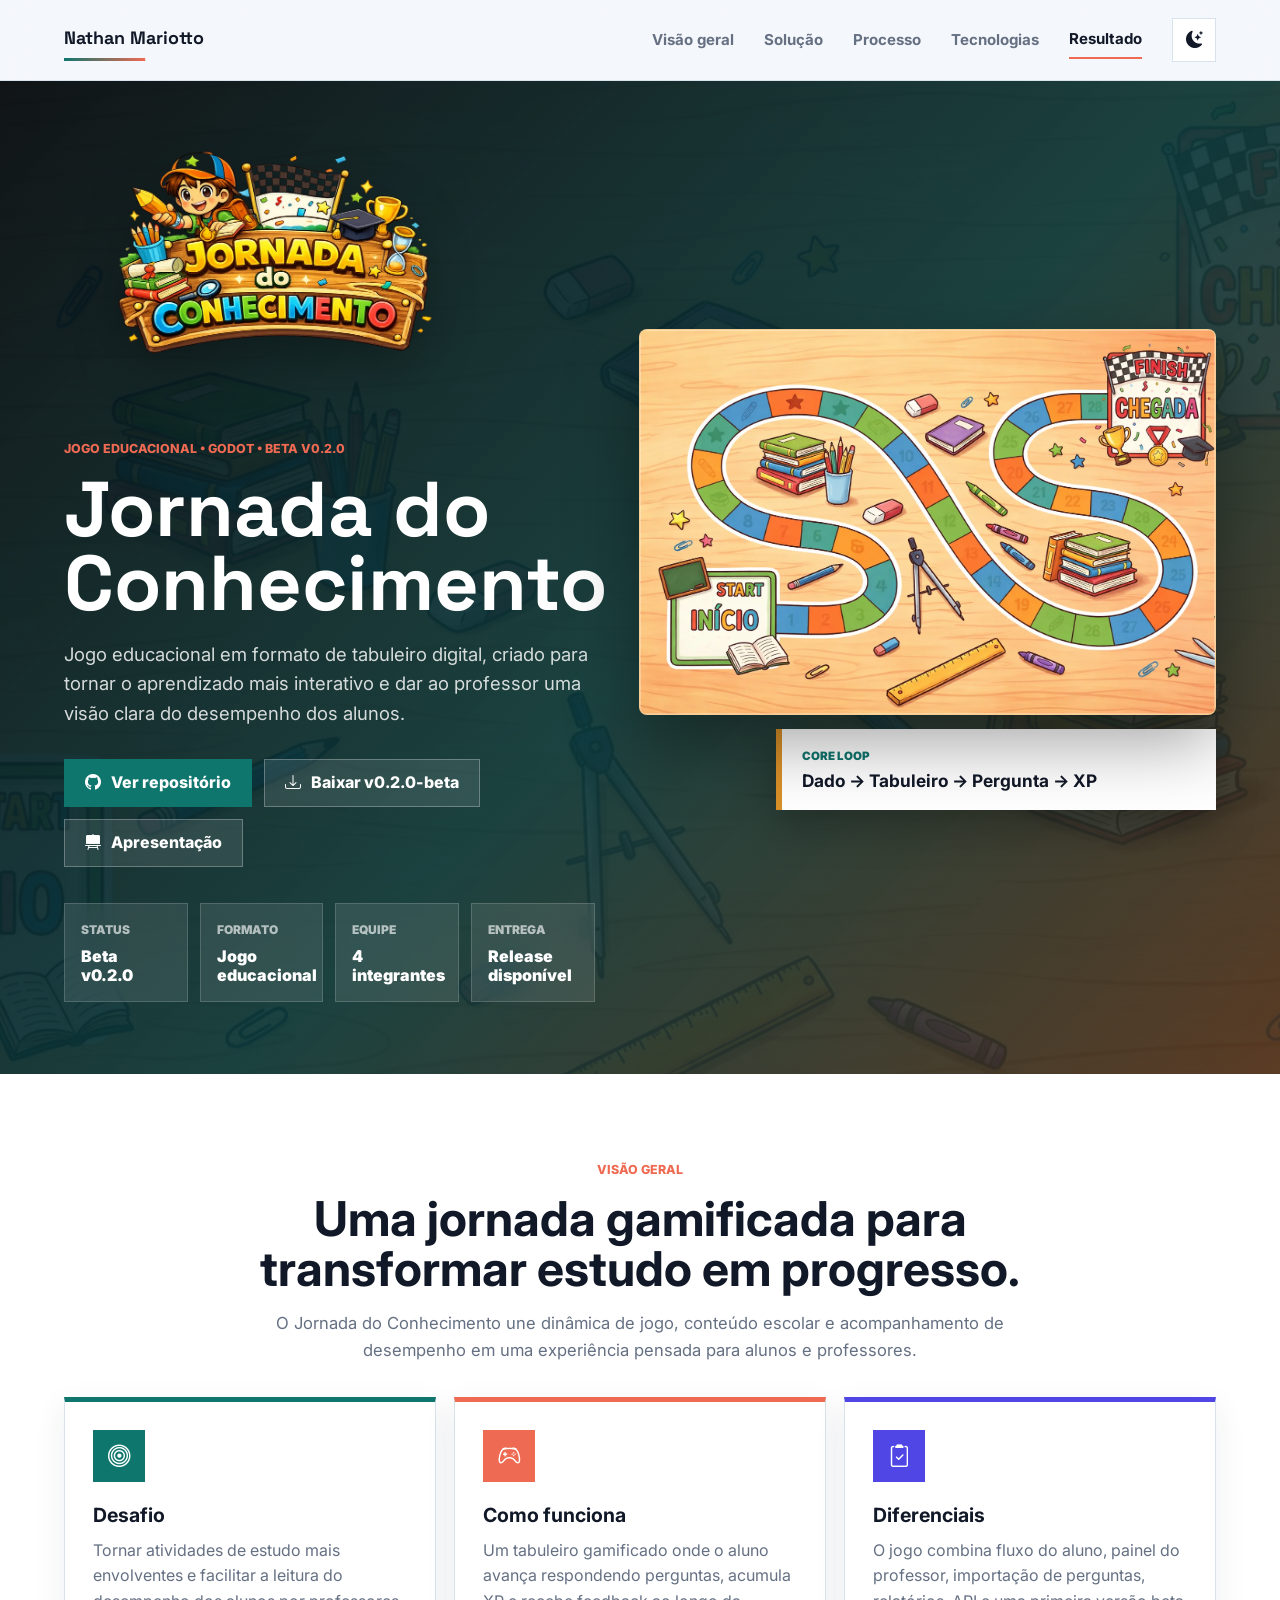
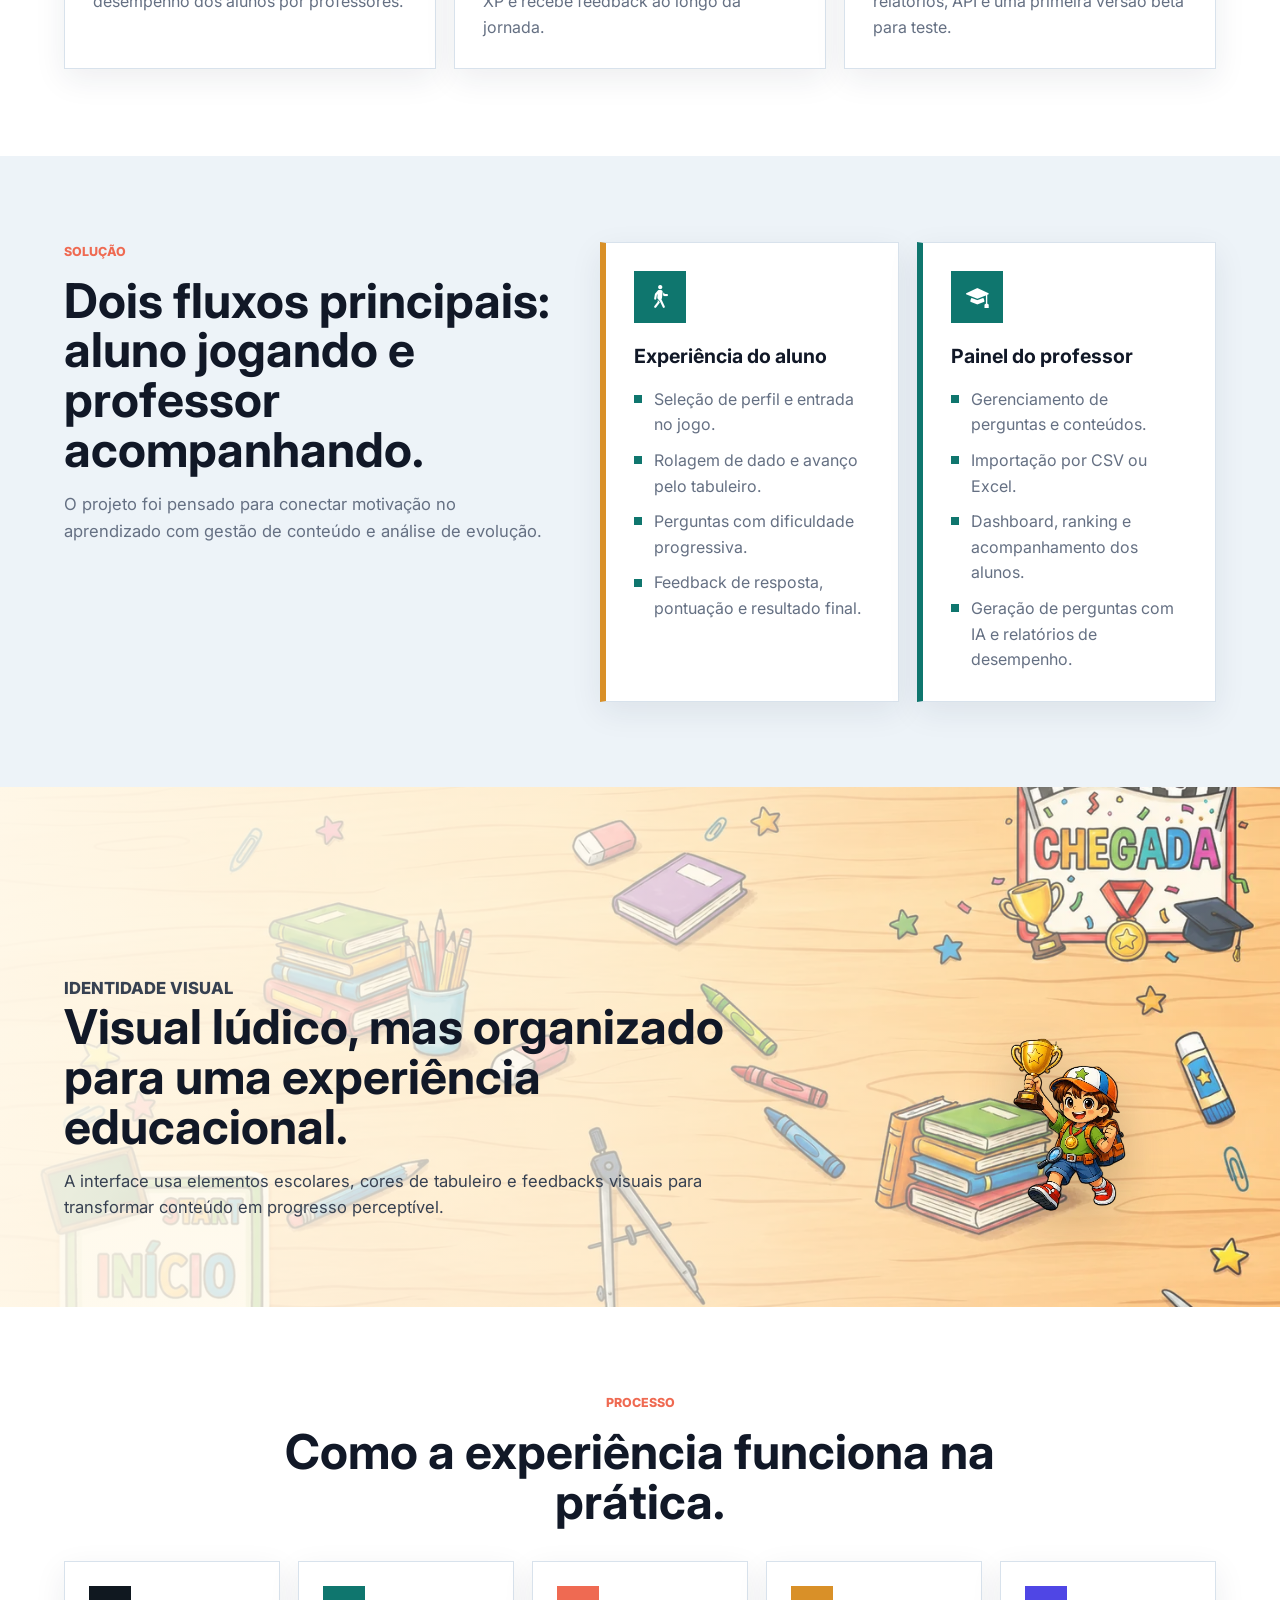
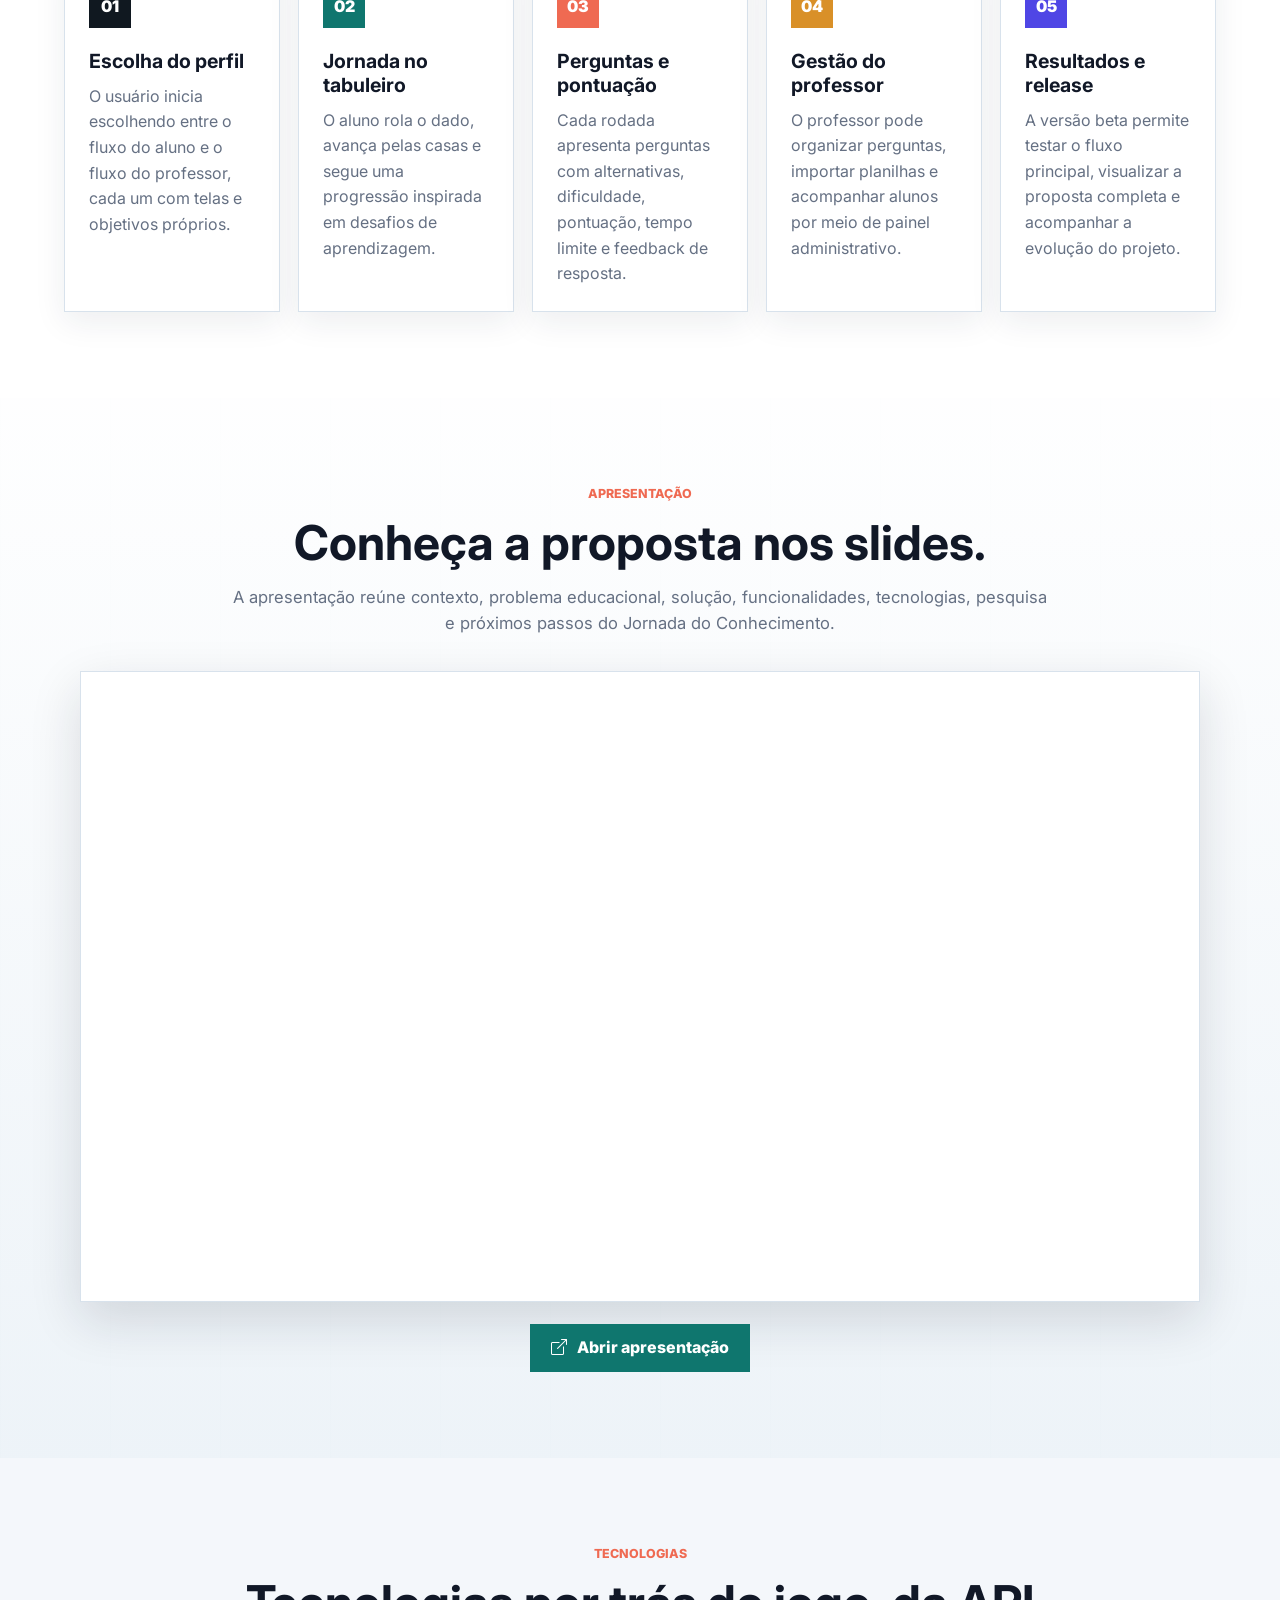
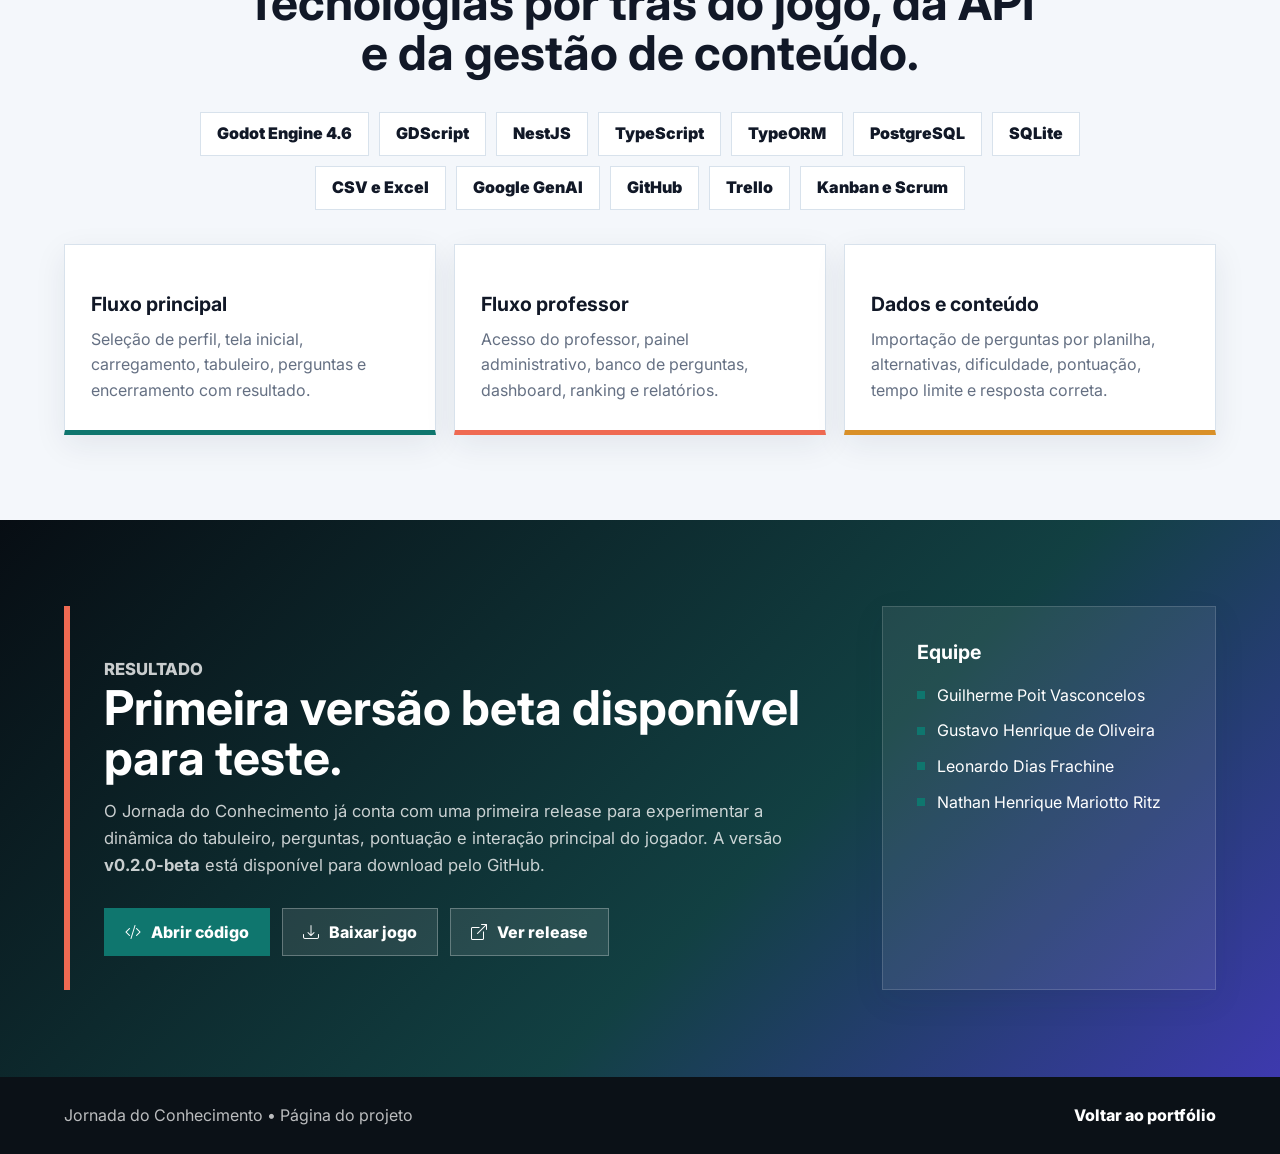
==== commit 8868eaaa: "Atualiza Jornada para v0.2.0-beta" ====
--- a/jornada/index.html
+++ b/jornada/index.html
@@ -14,7 +14,7 @@
     />
     <meta
       property="og:description"
-      content="Conheça o Jornada do Conhecimento, um jogo educacional gamificado com tabuleiro, perguntas, XP, painel do professor, API e release v0.1.0-beta."
+      content="Conheça o Jornada do Conhecimento, um jogo educacional gamificado com tabuleiro, perguntas, XP, painel do professor, API e release v0.2.0-beta."
     />
     <meta property="og:type" content="website" />
     <title>Jornada do Conhecimento | Jogo Educacional</title>
@@ -64,9 +64,17 @@
           <a href="#resultado">Resultado</a>
         </nav>
 
-        <button class="theme-toggle" type="button" id="themeToggle" aria-label="Alternar tema">
+        <button
+          class="theme-toggle"
+          type="button"
+          id="themeToggle"
+          aria-label="Alternar tema"
+        >
           <i class="bi bi-sun-fill theme-icon-sun" aria-hidden="true"></i>
-          <i class="bi bi-moon-stars-fill theme-icon-moon" aria-hidden="true"></i>
+          <i
+            class="bi bi-moon-stars-fill theme-icon-moon"
+            aria-hidden="true"
+          ></i>
         </button>
       </div>
     </header>
@@ -79,7 +87,7 @@
             src="../images/jornada/logo-jornada.webp"
             alt="Logo Jornada do Conhecimento"
           />
-          <p class="eyebrow">Jogo educacional • Godot • Beta v0.1.0</p>
+          <p class="eyebrow">Jogo educacional • Godot • Beta v0.2.0</p>
           <h1>Jornada do Conhecimento</h1>
           <p class="case-lead">
             Jogo educacional em formato de tabuleiro digital, criado para tornar
@@ -99,17 +107,14 @@
             </a>
             <a
               class="button secondary"
-              href="https://github.com/Leonardo-frachine/jogo_jornada_conhecimento/releases/download/v0.1.0-beta/Jornada.do.conhecimento.exe"
+              href="https://github.com/Leonardo-frachine/jogo_jornada_conhecimento/releases/download/v0.2.0-beta/Jornada.do.conhecimento.exe"
               target="_blank"
               rel="noopener noreferrer"
             >
               <i class="bi bi-download" aria-hidden="true"></i>
-              Baixar v0.1.0-beta
-            </a>
-            <a
-              class="button secondary"
-              href="#apresentacao"
-            >
+              Baixar v0.2.0-beta
+            </a>
+            <a class="button secondary" href="#apresentacao">
               <i class="bi bi-easel2-fill" aria-hidden="true"></i>
               Apresentação
             </a>
@@ -118,7 +123,7 @@
           <dl class="case-facts" aria-label="Resumo do projeto">
             <div>
               <dt>Status</dt>
-              <dd>Beta v0.1.0</dd>
+              <dd>Beta v0.2.0</dd>
             </div>
             <div>
               <dt>Formato</dt>
@@ -191,7 +196,9 @@
       <section class="case-section split-layout" id="solucao">
         <div class="case-section-heading align-left">
           <p class="eyebrow">Solução</p>
-          <h2>Dois fluxos principais: aluno jogando e professor acompanhando.</h2>
+          <h2>
+            Dois fluxos principais: aluno jogando e professor acompanhando.
+          </h2>
           <p>
             O projeto foi pensado para conectar motivação no aprendizado com
             gestão de conteúdo e análise de evolução.
@@ -235,7 +242,9 @@
         />
         <div class="gallery-copy">
           <p class="eyebrow">Identidade visual</p>
-          <h2>Visual lúdico, mas organizado para uma experiência educacional.</h2>
+          <h2>
+            Visual lúdico, mas organizado para uma experiência educacional.
+          </h2>
           <p>
             A interface usa elementos escolares, cores de tabuleiro e feedbacks
             visuais para transformar conteúdo em progresso perceptível.
@@ -298,14 +307,18 @@
         </div>
       </section>
 
-      <section class="presentation-section" id="apresentacao" aria-label="Apresentação do projeto">
+      <section
+        class="presentation-section"
+        id="apresentacao"
+        aria-label="Apresentação do projeto"
+      >
         <div class="case-section-heading">
           <p class="eyebrow">Apresentação</p>
           <h2>Conheça a proposta nos slides.</h2>
           <p>
             A apresentação reúne contexto, problema educacional, solução,
-            funcionalidades, tecnologias, pesquisa e próximos passos do
-            Jornada do Conhecimento.
+            funcionalidades, tecnologias, pesquisa e próximos passos do Jornada
+            do Conhecimento.
           </p>
         </div>
 
@@ -384,7 +397,8 @@
           <p>
             O Jornada do Conhecimento já conta com uma primeira release para
             experimentar a dinâmica do tabuleiro, perguntas, pontuação e
-            interação principal do jogador. A versão <strong>v0.1.0-beta</strong>
+            interação principal do jogador. A versão
+            <strong>v0.2.0-beta</strong>
             está disponível para download pelo GitHub.
           </p>
 
@@ -400,7 +414,7 @@
             </a>
             <a
               class="button secondary"
-              href="https://github.com/Leonardo-frachine/jogo_jornada_conhecimento/releases/download/v0.1.0-beta/Jornada.do.conhecimento.exe"
+              href="https://github.com/Leonardo-frachine/jogo_jornada_conhecimento/releases/download/v0.2.0-beta/Jornada.do.conhecimento.exe"
               target="_blank"
               rel="noopener noreferrer"
             >
@@ -409,7 +423,7 @@
             </a>
             <a
               class="button secondary"
-              href="https://github.com/Leonardo-frachine/jogo_jornada_conhecimento/releases/tag/v0.1.0-beta"
+              href="https://github.com/Leonardo-frachine/jogo_jornada_conhecimento/releases/tag/v0.2.0-beta"
               target="_blank"
               rel="noopener noreferrer"
             >
--- a/style.css
+++ b/style.css
@@ -96,6 +96,10 @@
     color-scheme: light;
 }
 
+section[id] {
+    scroll-margin-top: 96px;
+}
+
 body {
     margin: 0;
     background: var(--body-background);
@@ -105,6 +109,21 @@
     transition: background 180ms ease, color 180ms ease;
 }
 
+body::before {
+    position: fixed;
+    top: 0;
+    right: 0;
+    left: 0;
+    z-index: 60;
+    height: 3px;
+    background: linear-gradient(90deg, var(--teal), var(--coral), var(--amber));
+    content: "";
+    pointer-events: none;
+    transform: scaleX(var(--scroll-progress, 0));
+    transform-origin: left;
+    transition: transform 90ms linear;
+}
+
 img {
     display: block;
     max-width: 100%;
@@ -143,6 +162,26 @@
     }
     to {
         transform: translateX(120%);
+    }
+}
+
+@keyframes ambientFloat {
+    0%,
+    100% {
+        transform: translateY(0);
+    }
+    50% {
+        transform: translateY(-8px);
+    }
+}
+
+@keyframes quickPress {
+    0%,
+    100% {
+        transform: scale(1);
+    }
+    50% {
+        transform: scale(0.97);
     }
 }
 
@@ -173,7 +212,15 @@
     background: var(--header-background);
     border-bottom: 1px solid var(--header-border);
     backdrop-filter: blur(18px);
-    transition: background 180ms ease, border-color 180ms ease;
+    transition: background 180ms ease, border-color 180ms ease, box-shadow 180ms ease, padding 180ms ease;
+}
+
+.site-header.is-scrolled {
+    box-shadow: 0 14px 34px rgba(20, 31, 45, 0.12);
+}
+
+html[data-theme="dark"] .site-header.is-scrolled {
+    box-shadow: 0 14px 34px rgba(0, 0, 0, 0.34);
 }
 
 .brand {
@@ -270,8 +317,10 @@
 }
 
 .main-nav a {
+    display: inline-flex;
     position: relative;
     padding: 8px 0;
+    transition: color 180ms ease, transform 180ms ease;
 }
 
 .main-nav a::after {
@@ -290,6 +339,7 @@
 .main-nav a:hover,
 .main-nav a.is-active {
     color: var(--ink);
+    transform: translateY(-1px);
 }
 
 .main-nav a:hover::after,
@@ -394,21 +444,53 @@
 }
 
 .button {
+    position: relative;
     display: inline-flex;
     align-items: center;
     justify-content: center;
     gap: 10px;
     min-height: 48px;
     padding: 0 20px;
+    overflow: hidden;
     border: 1px solid transparent;
     font-weight: 800;
     cursor: pointer;
-    transition: transform 180ms ease, box-shadow 180ms ease, background 180ms ease;
+    transition: transform 180ms ease, box-shadow 180ms ease, background 180ms ease, border-color 180ms ease;
+}
+
+.button::before {
+    position: absolute;
+    inset: 0;
+    background: linear-gradient(110deg, transparent 18%, rgba(255, 255, 255, 0.24) 48%, transparent 78%);
+    content: "";
+    opacity: 0;
+    pointer-events: none;
+    transform: translateX(-110%);
+    transition: opacity 180ms ease, transform 520ms ease;
+}
+
+.button:hover::before {
+    opacity: 1;
+    transform: translateX(110%);
+}
+
+.button i {
+    transition: transform 180ms ease;
 }
 
 .button:hover {
     transform: translateY(-2px);
     box-shadow: 0 14px 32px rgba(0, 0, 0, 0.18);
+}
+
+.button:hover i {
+    transform: translateX(2px);
+}
+
+.button.is-pressed,
+.contact-links a.is-pressed,
+.theme-toggle.is-pressed {
+    animation: quickPress 240ms ease;
 }
 
 .button.primary {
@@ -473,6 +555,7 @@
     border: 5px solid transparent;
     border-radius: 50%;
     box-shadow: 0 30px 70px rgba(0, 0, 0, 0.34);
+    animation: ambientFloat 7s ease-in-out 1200ms infinite;
 }
 
 .portrait-frame::after {
@@ -636,6 +719,11 @@
     color: #ffffff;
     background: var(--teal);
     font-size: 1.35rem;
+    transition: transform 180ms ease;
+}
+
+.expertise-card:hover i {
+    transform: rotate(-4deg) scale(1.06);
 }
 
 .expertise-card:nth-child(2) i {
@@ -804,17 +892,37 @@
 }
 
 .project-card {
+    position: relative;
     display: flex;
     flex-direction: column;
     min-height: 310px;
     padding: 26px;
+    overflow: hidden;
     border-top: 5px solid var(--teal);
     transition: transform 180ms ease, border-color 180ms ease, box-shadow 180ms ease;
+}
+
+.project-card::after {
+    position: absolute;
+    top: 0;
+    left: -60%;
+    width: 60%;
+    height: 5px;
+    background: linear-gradient(90deg, transparent, rgba(255, 255, 255, 0.72), transparent);
+    content: "";
+    opacity: 0;
+    pointer-events: none;
+    transition: left 640ms ease, opacity 180ms ease;
 }
 
 .project-card:hover {
     box-shadow: 0 18px 42px rgba(26, 41, 58, 0.13);
     transform: translateY(-6px);
+}
+
+.project-card:hover::after {
+    left: 100%;
+    opacity: 1;
 }
 
 .project-card.featured {
@@ -875,6 +983,12 @@
     margin-top: auto;
     color: var(--teal);
     font-weight: 900;
+    transition: color 180ms ease, transform 180ms ease;
+}
+
+.project-card a:hover {
+    color: var(--coral);
+    transform: translateX(3px);
 }
 
 .project-card a::after {
@@ -953,6 +1067,7 @@
 }
 
 .contact-links a {
+    position: relative;
     display: inline-flex;
     align-items: center;
     gap: 10px;
@@ -963,12 +1078,13 @@
     background: var(--contact-link-background);
     border: 1px solid var(--contact-link-border);
     font-weight: 800;
-    transition: transform 180ms ease, background 180ms ease, border-color 180ms ease;
+    transition: transform 180ms ease, background 180ms ease, border-color 180ms ease, box-shadow 180ms ease;
 }
 
 .contact-links a:hover {
     background: var(--contact-link-hover);
     border-color: rgba(20, 184, 166, 0.72);
+    box-shadow: 0 16px 36px rgba(0, 0, 0, 0.2);
     transform: translateY(-2px);
 }
 
--- a/jornada/jornada.css
+++ b/jornada/jornada.css
@@ -105,6 +105,7 @@
     border: 1px solid rgba(255, 255, 255, 0.2);
     border-radius: 8px;
     box-shadow: 0 28px 70px rgba(0, 0, 0, 0.36);
+    animation: ambientFloat 8s ease-in-out 1000ms infinite;
 }
 
 .case-screen::after {
@@ -120,6 +121,11 @@
     height: auto;
     aspect-ratio: 2048 / 1365;
     object-fit: contain;
+    transition: transform 360ms ease;
+}
+
+.case-screen:hover img {
+    transform: scale(1.018);
 }
 
 .game-loop {
@@ -130,6 +136,12 @@
     background: #ffffff;
     border-left: 6px solid var(--amber);
     box-shadow: 0 18px 42px rgba(0, 0, 0, 0.24);
+    transition: transform 180ms ease, box-shadow 180ms ease;
+}
+
+.game-loop:hover {
+    box-shadow: 0 24px 54px rgba(0, 0, 0, 0.28);
+    transform: translateY(-3px);
 }
 
 .game-loop span {
@@ -257,6 +269,12 @@
     color: #ffffff;
     background: var(--teal);
     font-size: 1.42rem;
+    transition: transform 180ms ease;
+}
+
+.case-card:hover i,
+.solution-card:hover .solution-icon {
+    transform: rotate(-4deg) scale(1.06);
 }
 
 .case-card:nth-child(2) i {
@@ -408,6 +426,11 @@
     color: #ffffff;
     background: var(--dark);
     font-weight: 900;
+    transition: transform 180ms ease;
+}
+
+.process-step:hover span {
+    transform: translateY(-2px) scale(1.05);
 }
 
 .process-step:nth-child(2) span {
@@ -472,6 +495,13 @@
     background: var(--surface);
     border: 1px solid var(--line);
     box-shadow: 0 18px 48px rgba(20, 31, 45, 0.14);
+    transition: transform 180ms ease, box-shadow 180ms ease, border-color 180ms ease;
+}
+
+.presentation-panel:hover {
+    border-color: rgba(20, 184, 166, 0.42);
+    box-shadow: 0 26px 64px rgba(20, 31, 45, 0.18);
+    transform: translateY(-4px);
 }
 
 .presentation-panel iframe {
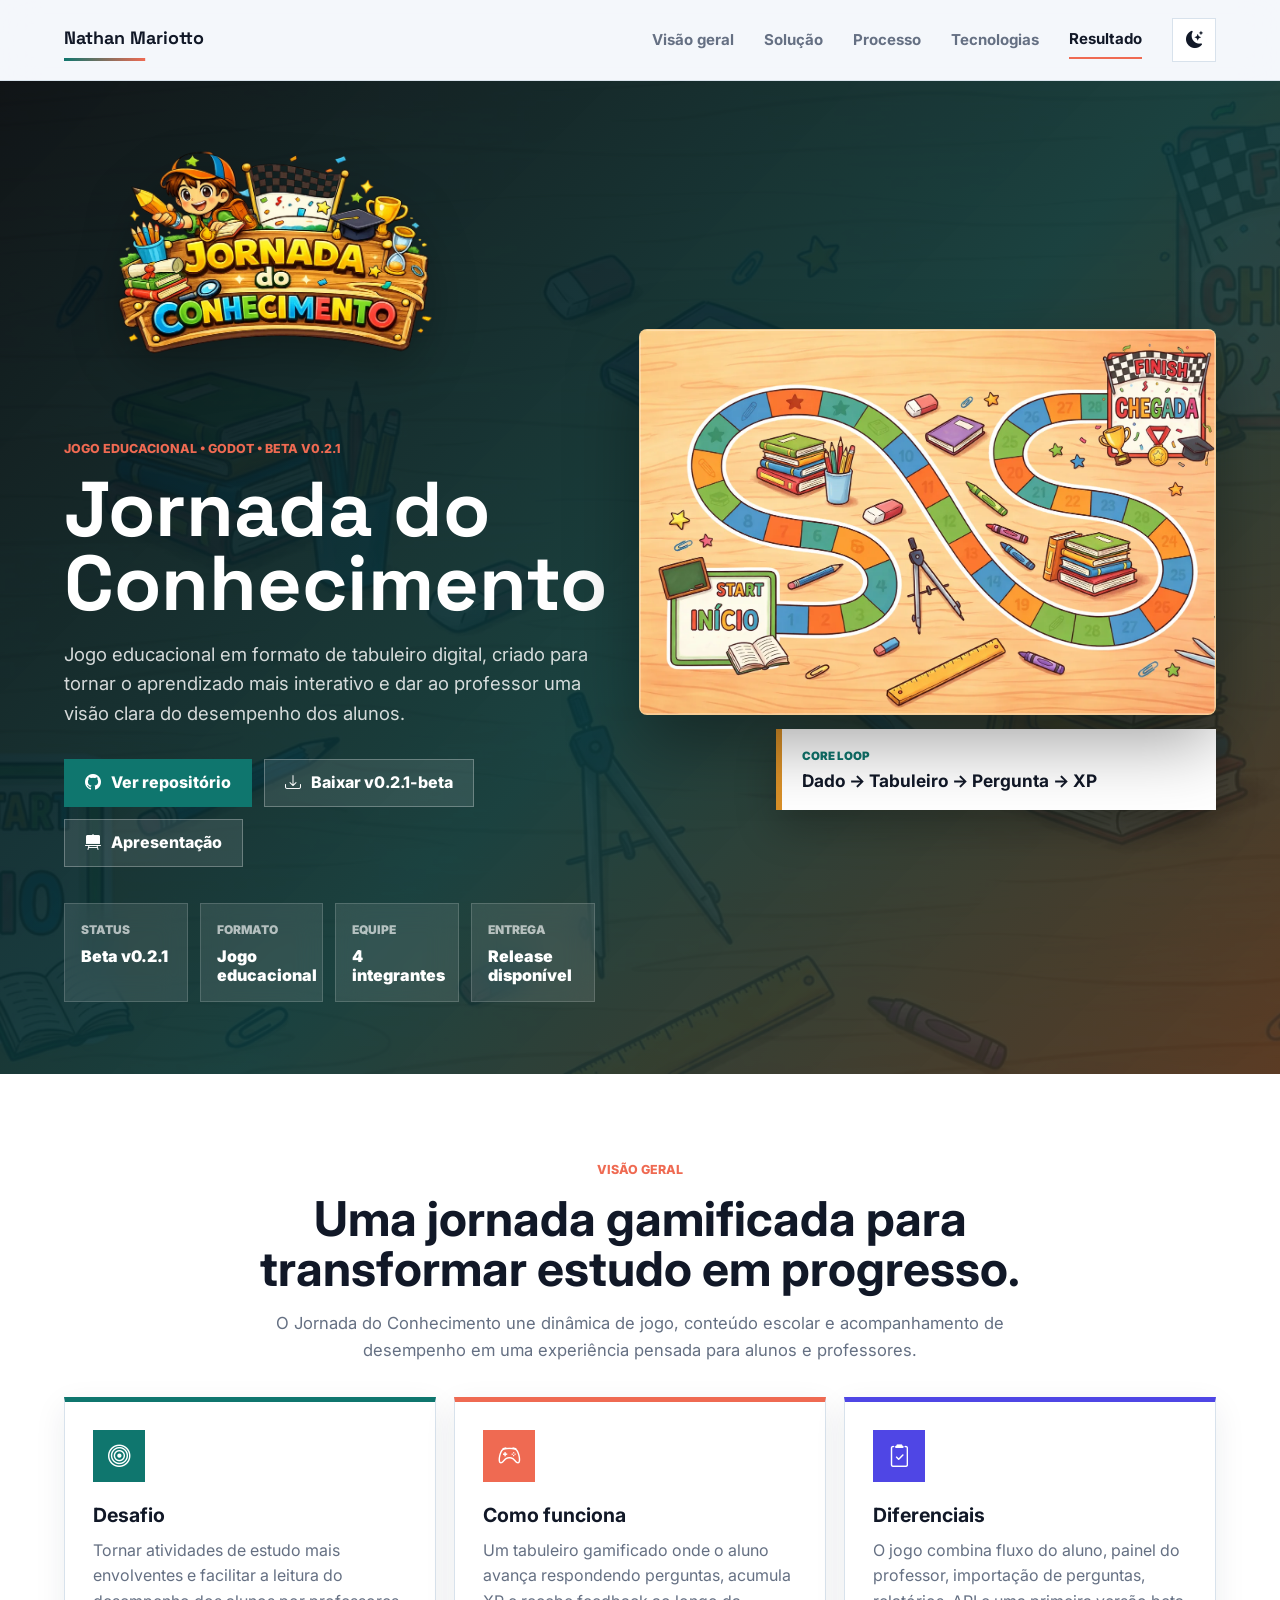
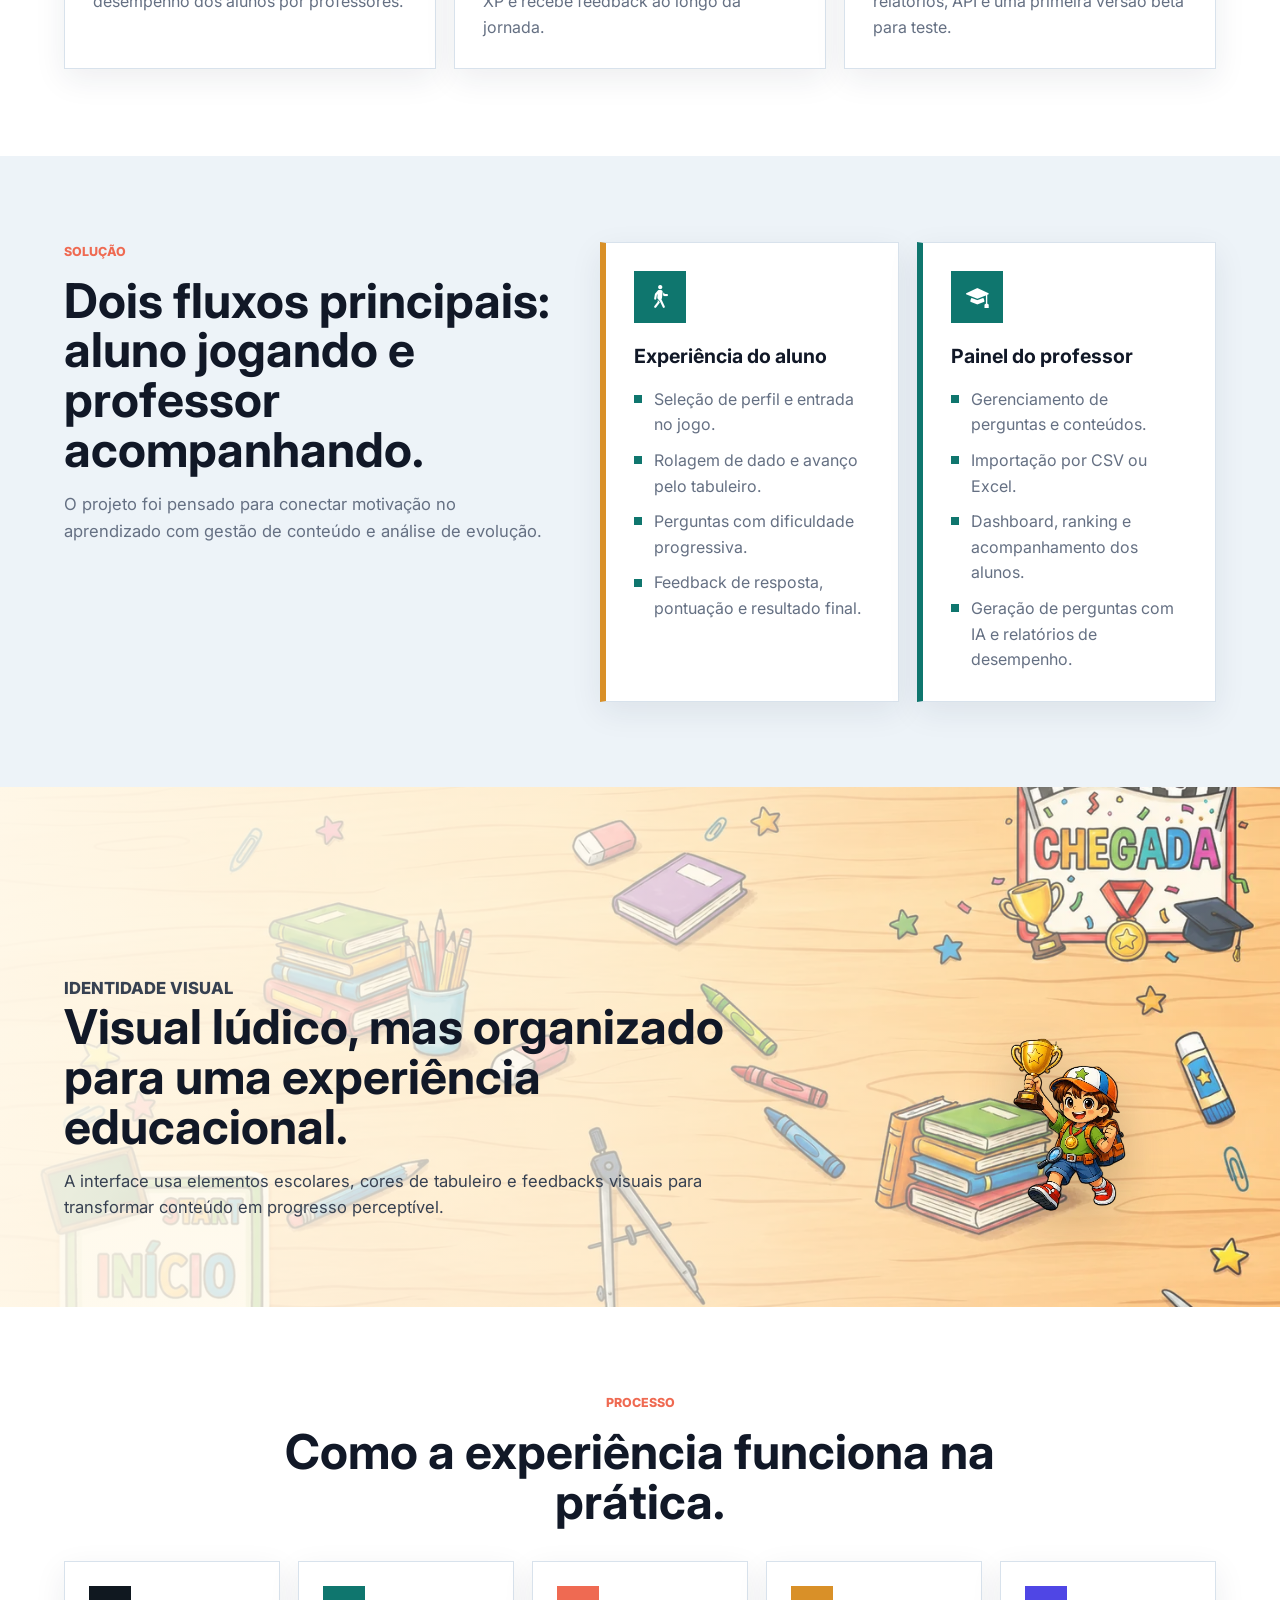
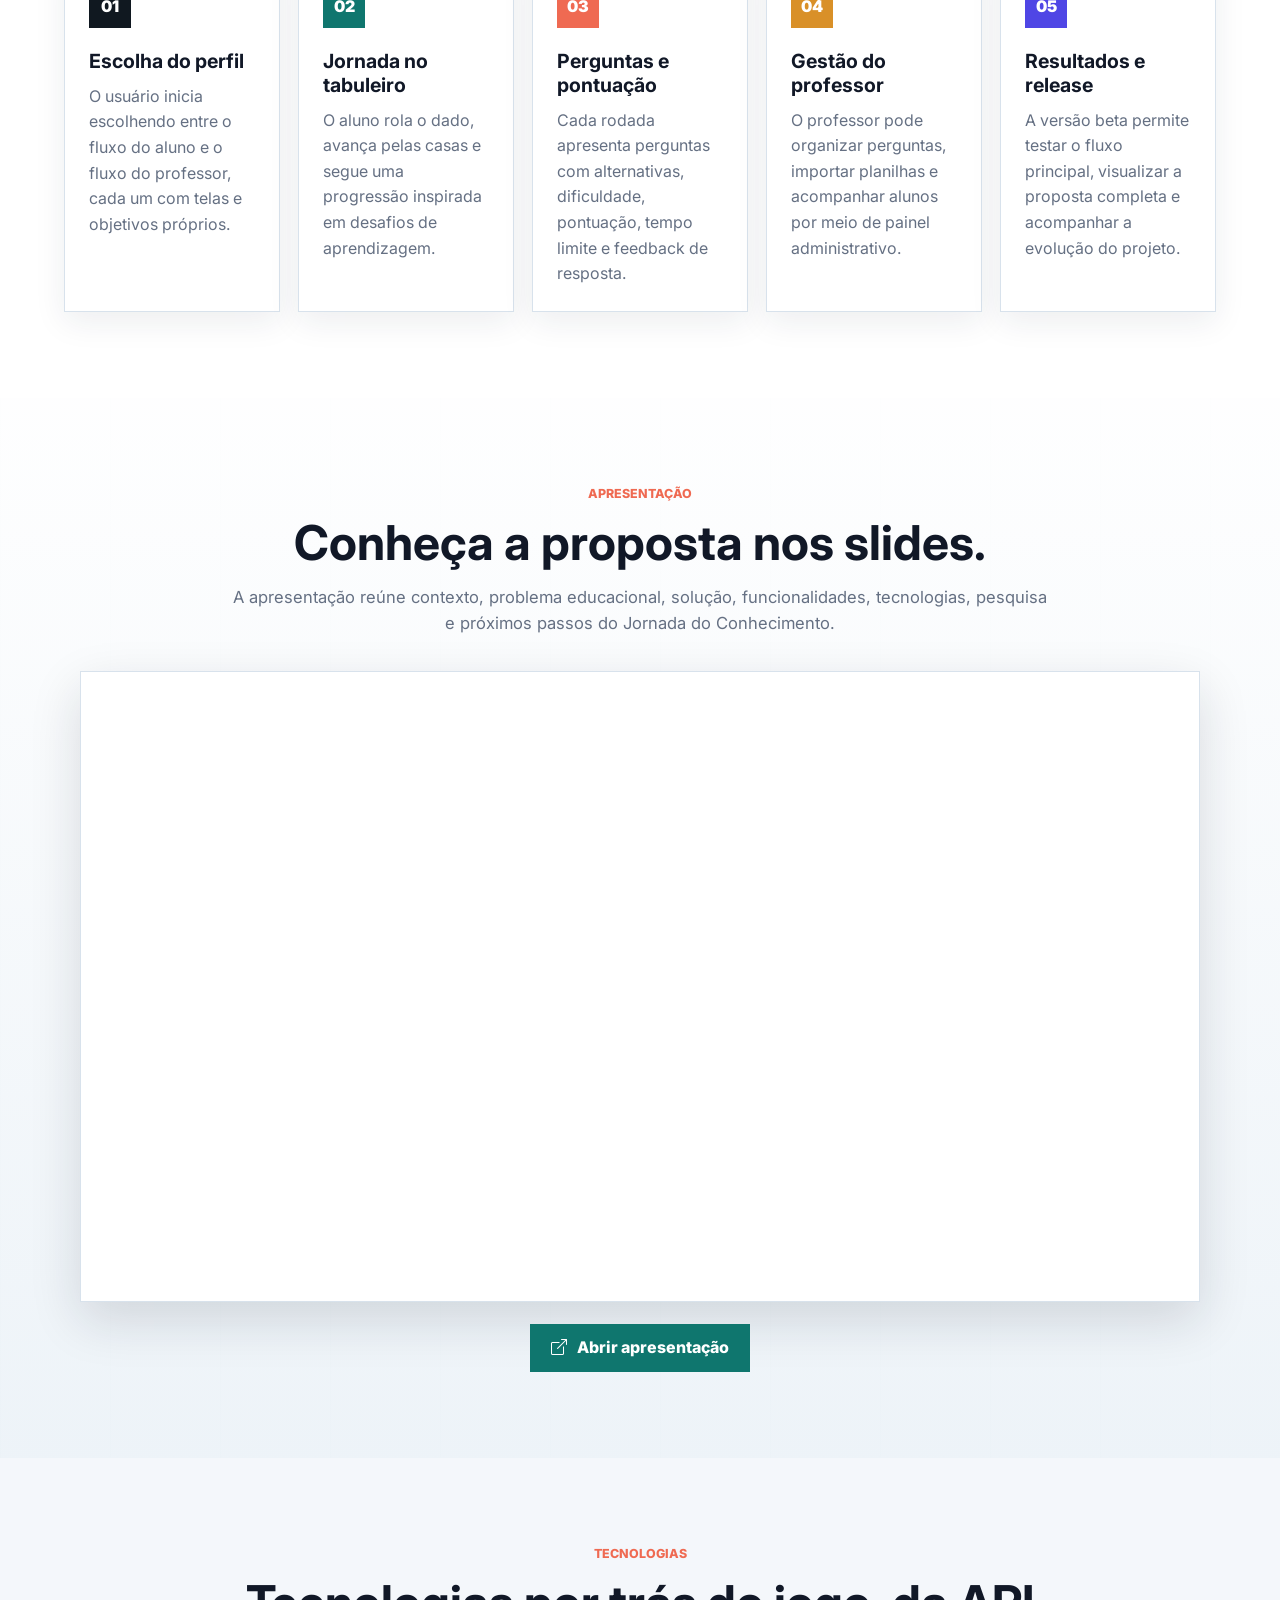
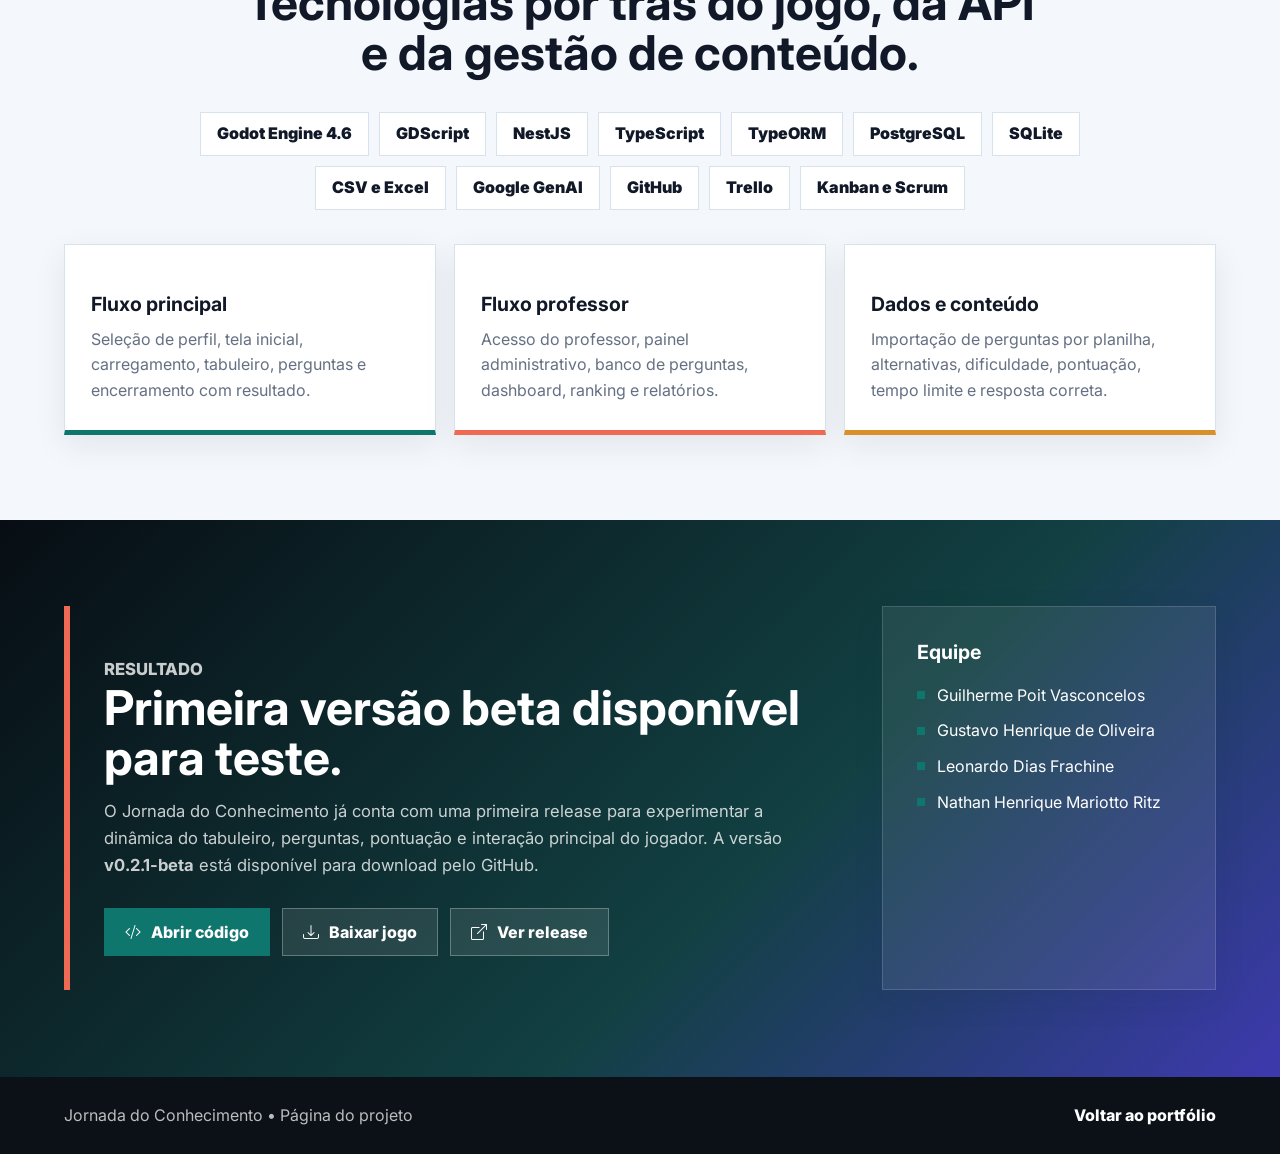
==== commit f4d4d118: "Atualiza release do Jornada para v0.2.1" ====
--- a/jornada/index.html
+++ b/jornada/index.html
@@ -14,7 +14,7 @@
     />
     <meta
       property="og:description"
-      content="Conheça o Jornada do Conhecimento, um jogo educacional gamificado com tabuleiro, perguntas, XP, painel do professor, API e release v0.2.0-beta."
+      content="Conheça o Jornada do Conhecimento, um jogo educacional gamificado com tabuleiro, perguntas, XP, painel do professor, API e release v0.2.1-beta."
     />
     <meta property="og:type" content="website" />
     <title>Jornada do Conhecimento | Jogo Educacional</title>
@@ -87,7 +87,7 @@
             src="../images/jornada/logo-jornada.webp"
             alt="Logo Jornada do Conhecimento"
           />
-          <p class="eyebrow">Jogo educacional • Godot • Beta v0.2.0</p>
+          <p class="eyebrow">Jogo educacional • Godot • Beta v0.2.1</p>
           <h1>Jornada do Conhecimento</h1>
           <p class="case-lead">
             Jogo educacional em formato de tabuleiro digital, criado para tornar
@@ -107,12 +107,12 @@
             </a>
             <a
               class="button secondary"
-              href="https://github.com/Leonardo-frachine/jogo_jornada_conhecimento/releases/download/v0.2.0-beta/Jornada.do.conhecimento.exe"
+              href="https://github.com/Leonardo-frachine/jogo_jornada_conhecimento/releases/download/v0.2.1-beta/Jornada.do.conhecimento.exe"
               target="_blank"
               rel="noopener noreferrer"
             >
               <i class="bi bi-download" aria-hidden="true"></i>
-              Baixar v0.2.0-beta
+              Baixar v0.2.1-beta
             </a>
             <a class="button secondary" href="#apresentacao">
               <i class="bi bi-easel2-fill" aria-hidden="true"></i>
@@ -123,7 +123,7 @@
           <dl class="case-facts" aria-label="Resumo do projeto">
             <div>
               <dt>Status</dt>
-              <dd>Beta v0.2.0</dd>
+              <dd>Beta v0.2.1</dd>
             </div>
             <div>
               <dt>Formato</dt>
@@ -398,7 +398,7 @@
             O Jornada do Conhecimento já conta com uma primeira release para
             experimentar a dinâmica do tabuleiro, perguntas, pontuação e
             interação principal do jogador. A versão
-            <strong>v0.2.0-beta</strong>
+            <strong>v0.2.1-beta</strong>
             está disponível para download pelo GitHub.
           </p>
 
@@ -414,7 +414,7 @@
             </a>
             <a
               class="button secondary"
-              href="https://github.com/Leonardo-frachine/jogo_jornada_conhecimento/releases/download/v0.2.0-beta/Jornada.do.conhecimento.exe"
+              href="https://github.com/Leonardo-frachine/jogo_jornada_conhecimento/releases/download/v0.2.1-beta/Jornada.do.conhecimento.exe"
               target="_blank"
               rel="noopener noreferrer"
             >
@@ -423,7 +423,7 @@
             </a>
             <a
               class="button secondary"
-              href="https://github.com/Leonardo-frachine/jogo_jornada_conhecimento/releases/tag/v0.2.0-beta"
+              href="https://github.com/Leonardo-frachine/jogo_jornada_conhecimento/releases/tag/v0.2.1-beta"
               target="_blank"
               rel="noopener noreferrer"
             >
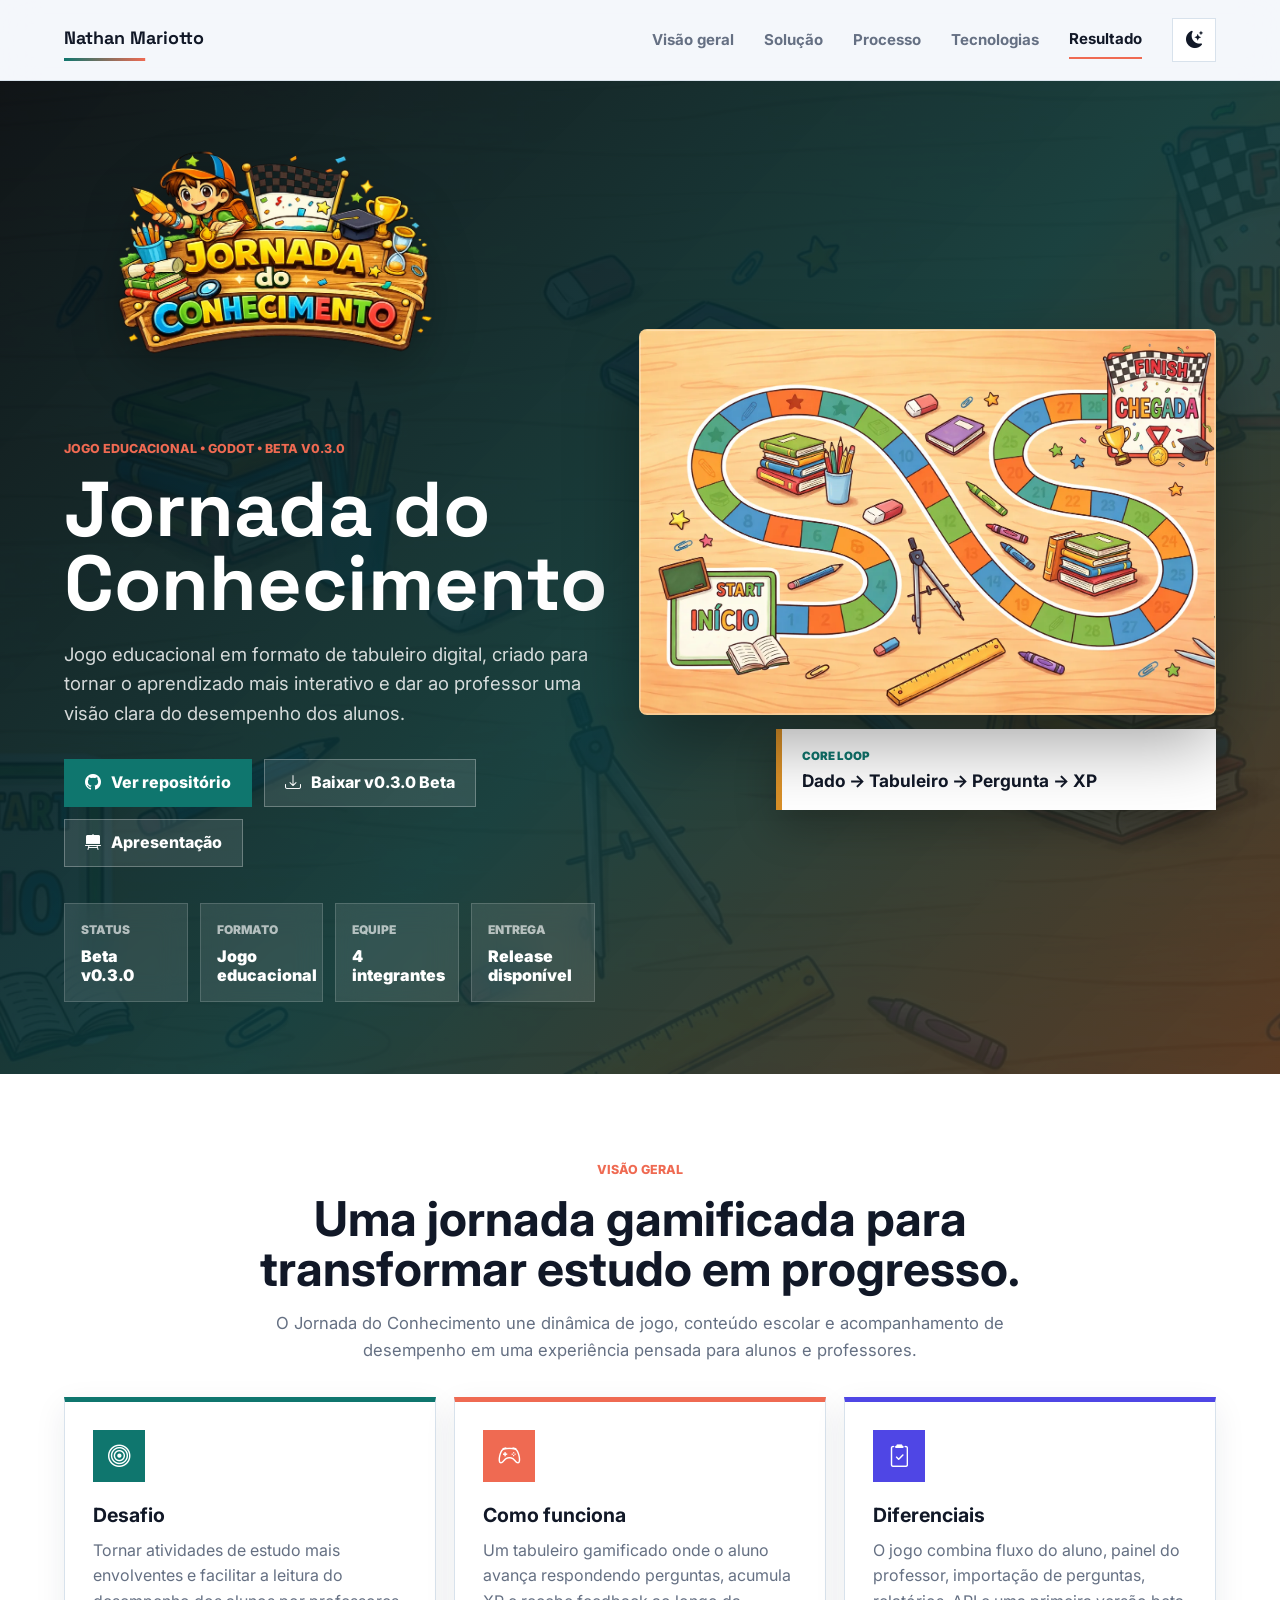
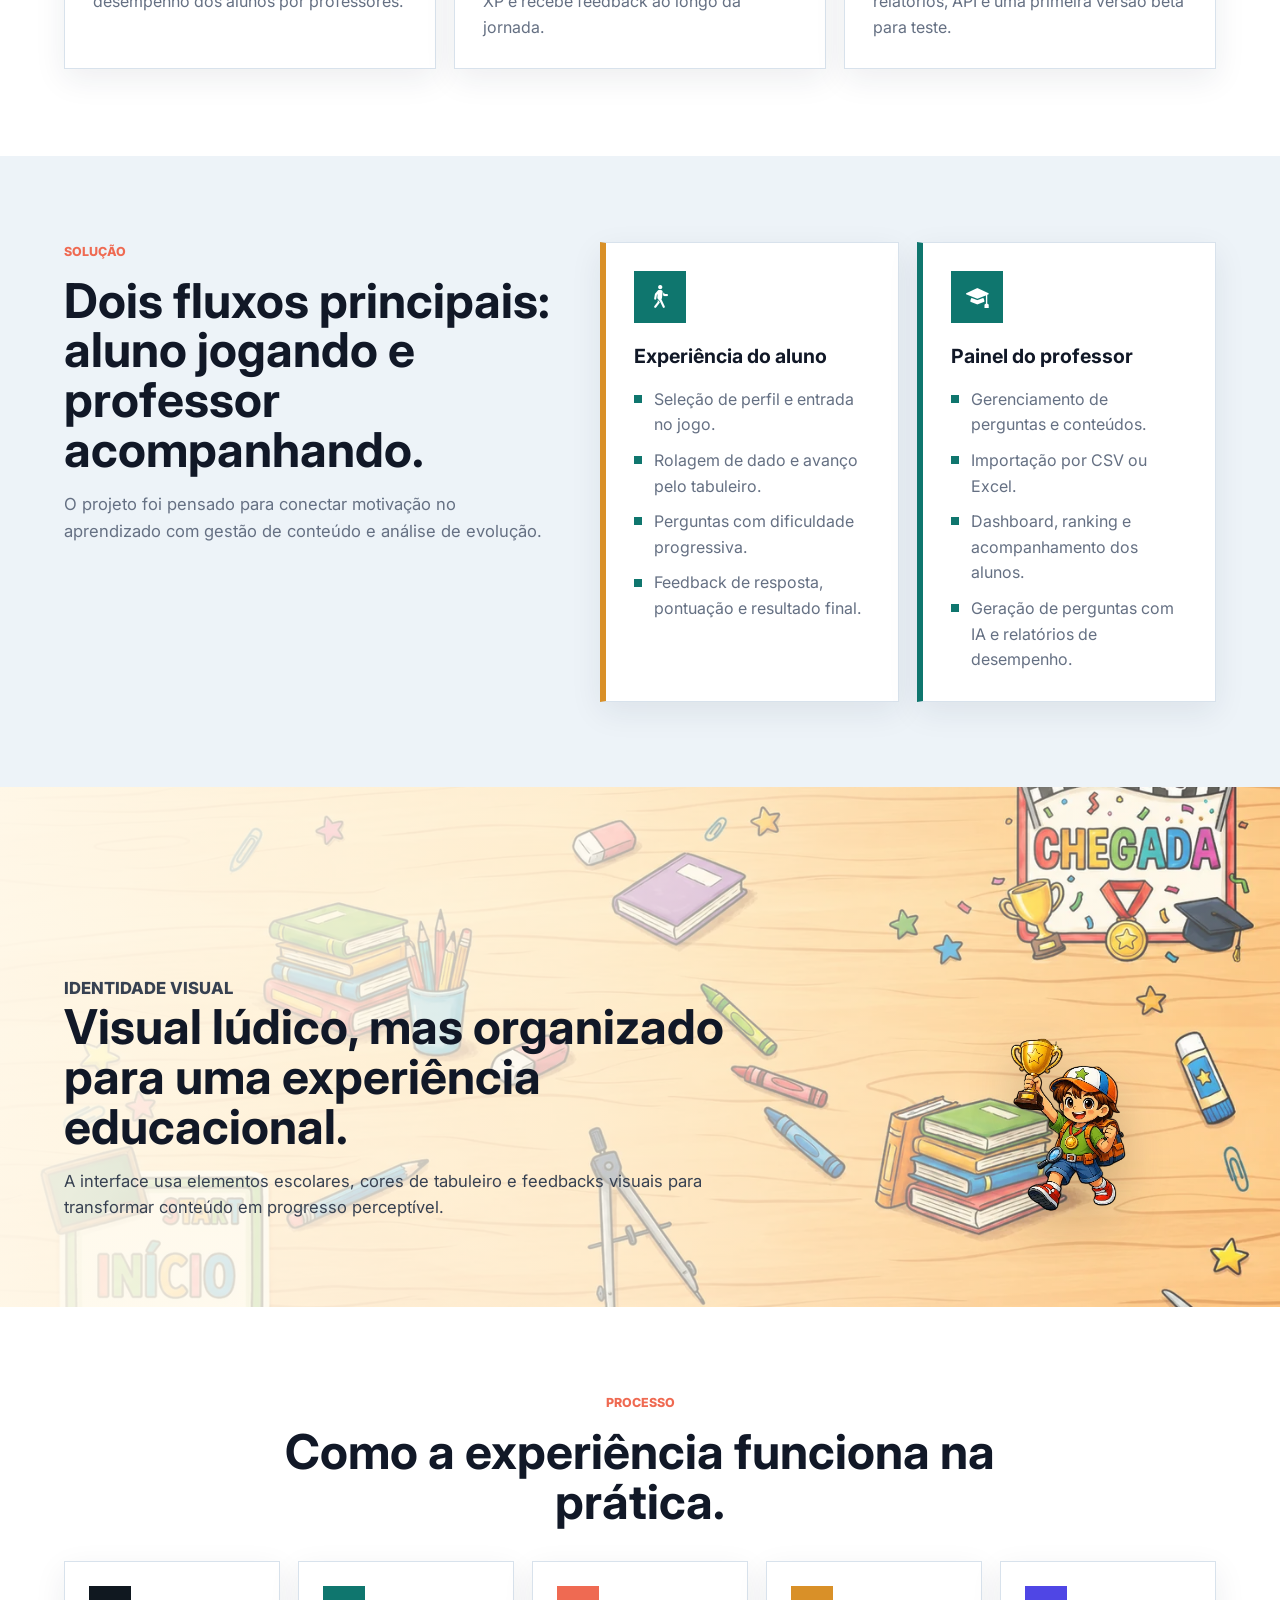
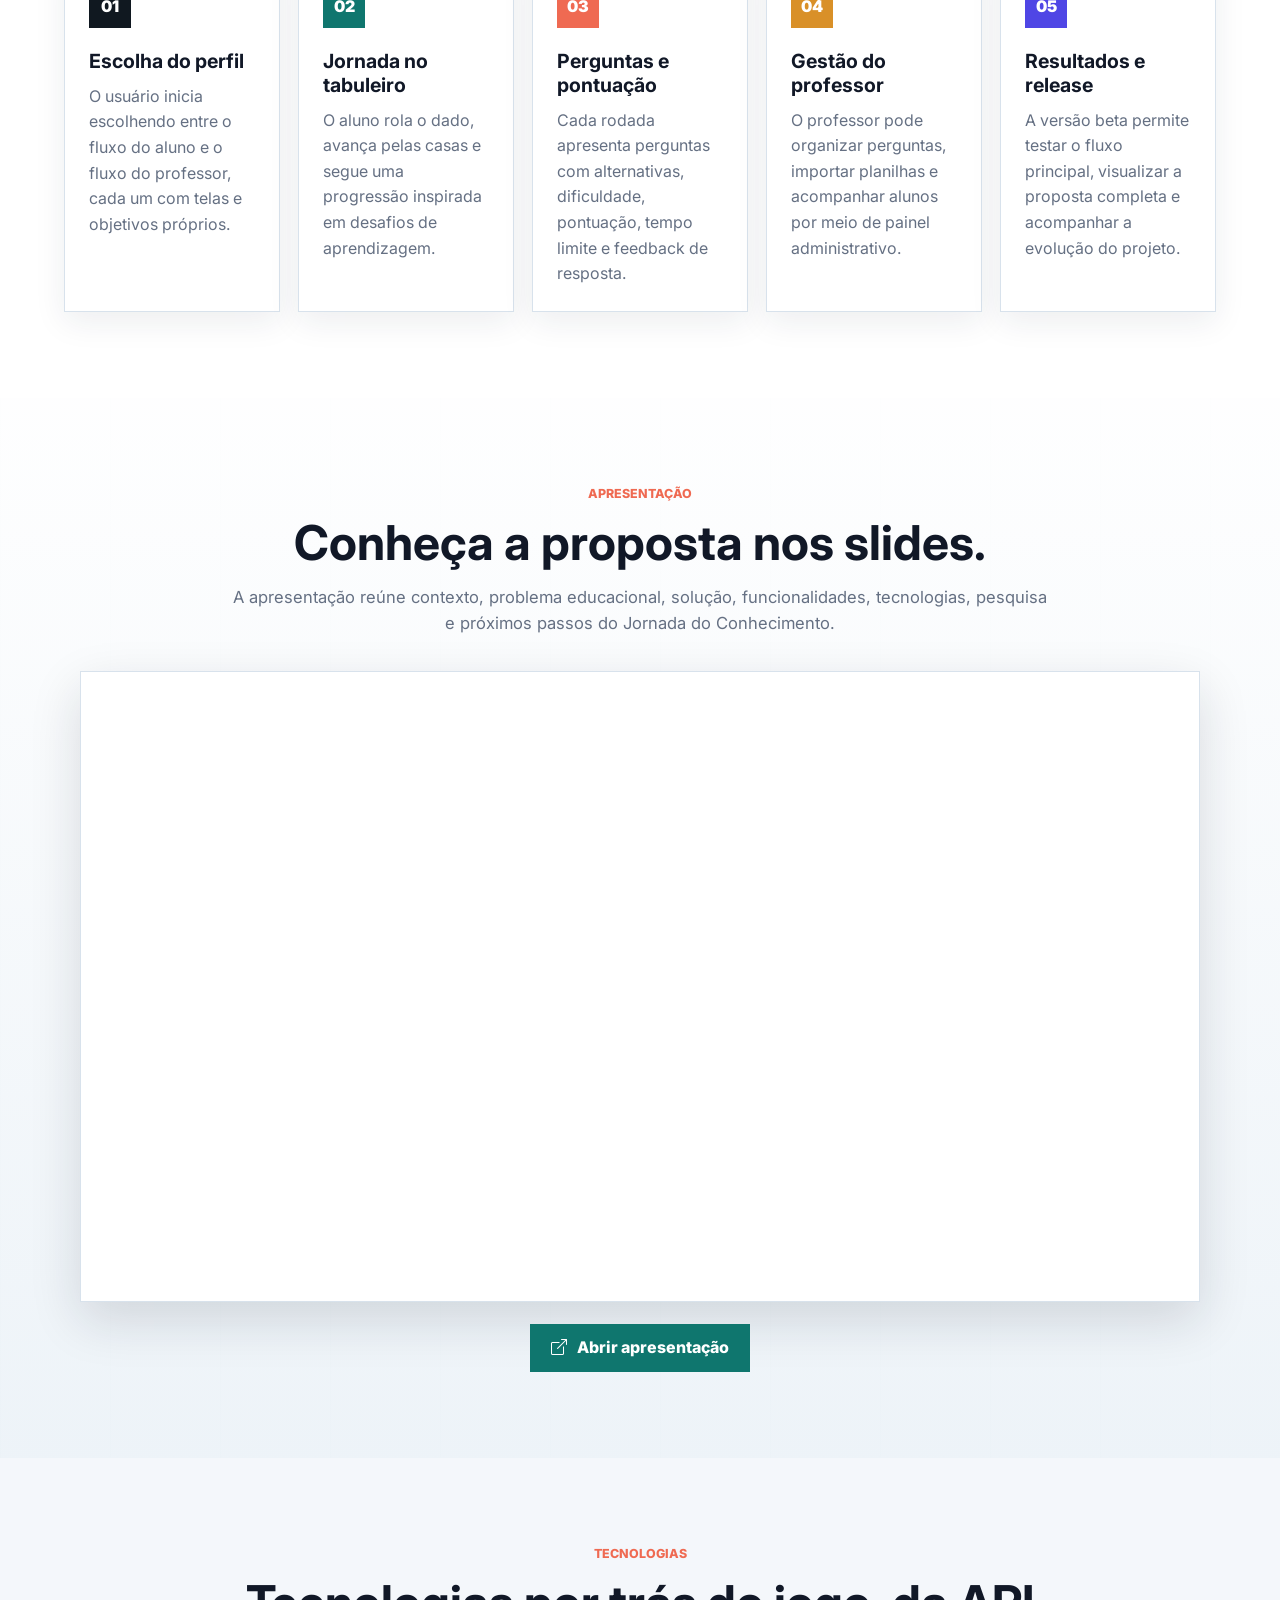
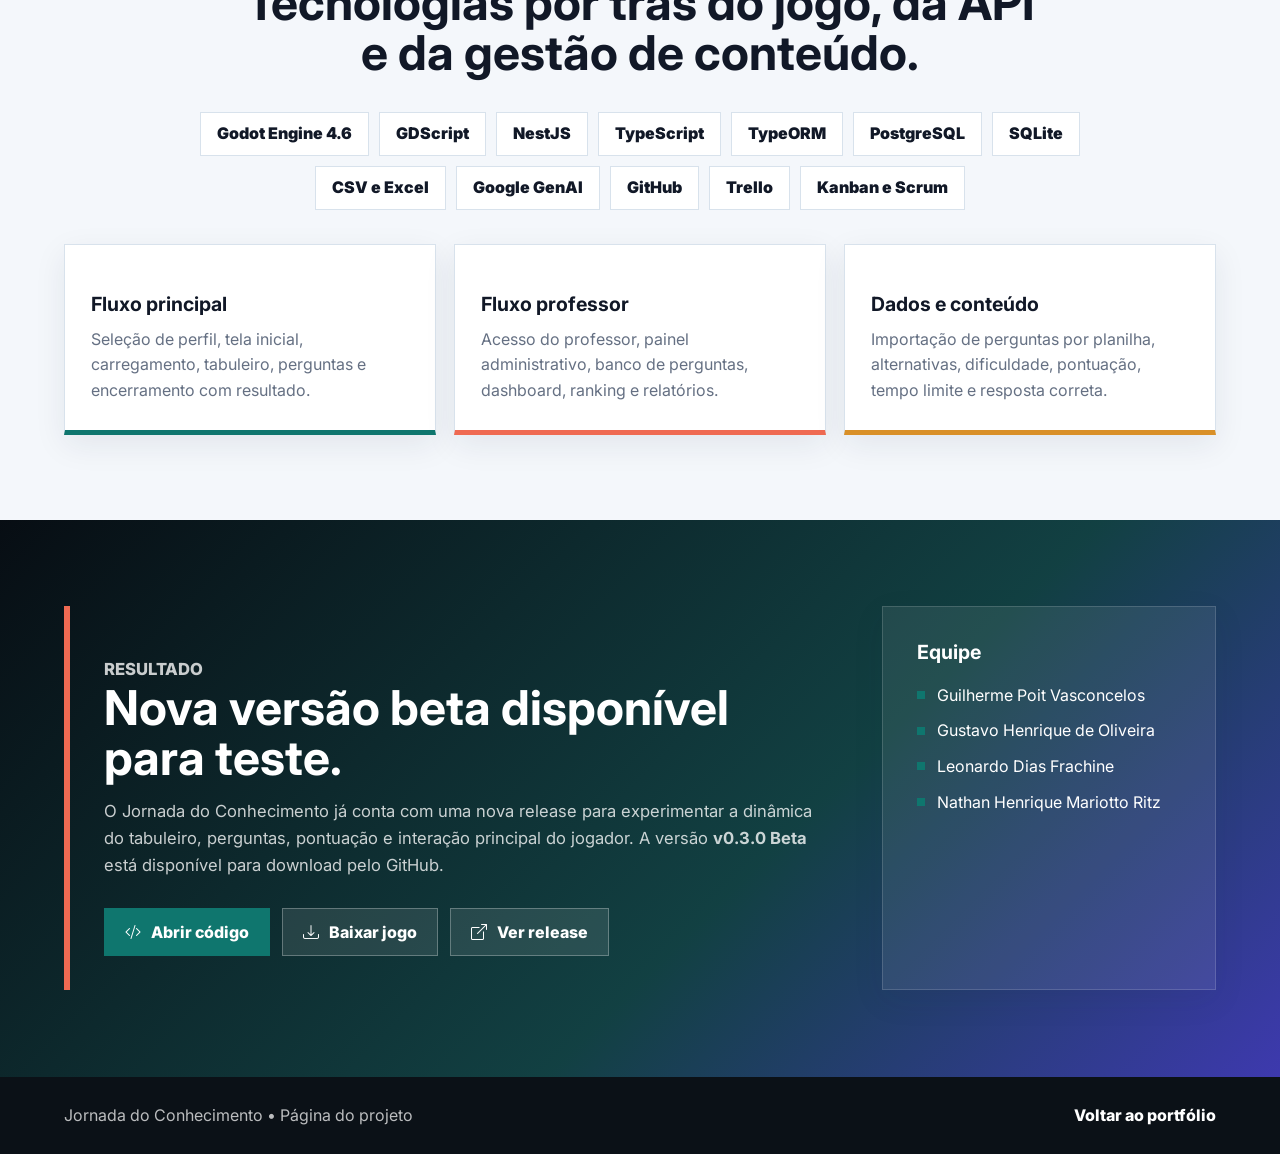
==== commit b3ebd423: "Atualiza Jornada do Conhecimento para v0.3.0 Beta" ====
--- a/jornada/index.html
+++ b/jornada/index.html
@@ -5,7 +5,7 @@
     <meta name="viewport" content="width=device-width, initial-scale=1.0" />
     <meta
       name="description"
-      content="Página de apresentação do Jornada do Conhecimento: jogo educacional em Godot com tabuleiro gamificado, perguntas, XP, painel do professor, relatórios e primeira release beta disponível."
+      content="Página de apresentação do Jornada do Conhecimento: jogo educacional em Godot com tabuleiro gamificado, perguntas, XP, painel do professor, relatórios e nova release beta disponível."
     />
     <meta name="theme-color" content="#101820" />
     <meta
@@ -14,7 +14,7 @@
     />
     <meta
       property="og:description"
-      content="Conheça o Jornada do Conhecimento, um jogo educacional gamificado com tabuleiro, perguntas, XP, painel do professor, API e release v0.2.1-beta."
+      content="Conheça o Jornada do Conhecimento, um jogo educacional gamificado com tabuleiro, perguntas, XP, painel do professor, API e release v0.3.0 Beta."
     />
     <meta property="og:type" content="website" />
     <title>Jornada do Conhecimento | Jogo Educacional</title>
@@ -87,7 +87,7 @@
             src="../images/jornada/logo-jornada.webp"
             alt="Logo Jornada do Conhecimento"
           />
-          <p class="eyebrow">Jogo educacional • Godot • Beta v0.2.1</p>
+          <p class="eyebrow">Jogo educacional • Godot • Beta v0.3.0</p>
           <h1>Jornada do Conhecimento</h1>
           <p class="case-lead">
             Jogo educacional em formato de tabuleiro digital, criado para tornar
@@ -107,12 +107,12 @@
             </a>
             <a
               class="button secondary"
-              href="https://github.com/Leonardo-frachine/jogo_jornada_conhecimento/releases/download/v0.2.1-beta/Jornada.do.conhecimento.exe"
+              href="https://github.com/Leonardo-frachine/jogo_jornada_conhecimento/releases/download/v0.3.0-beta/Jornada.do.conhecimento.exe"
               target="_blank"
               rel="noopener noreferrer"
             >
               <i class="bi bi-download" aria-hidden="true"></i>
-              Baixar v0.2.1-beta
+              Baixar v0.3.0 Beta
             </a>
             <a class="button secondary" href="#apresentacao">
               <i class="bi bi-easel2-fill" aria-hidden="true"></i>
@@ -123,7 +123,7 @@
           <dl class="case-facts" aria-label="Resumo do projeto">
             <div>
               <dt>Status</dt>
-              <dd>Beta v0.2.1</dd>
+              <dd>Beta v0.3.0</dd>
             </div>
             <div>
               <dt>Formato</dt>
@@ -393,12 +393,12 @@
       <section class="result-section" id="resultado">
         <div class="result-panel">
           <p class="eyebrow">Resultado</p>
-          <h2>Primeira versão beta disponível para teste.</h2>
+          <h2>Nova versão beta disponível para teste.</h2>
           <p>
-            O Jornada do Conhecimento já conta com uma primeira release para
+            O Jornada do Conhecimento já conta com uma nova release para
             experimentar a dinâmica do tabuleiro, perguntas, pontuação e
             interação principal do jogador. A versão
-            <strong>v0.2.1-beta</strong>
+            <strong>v0.3.0 Beta</strong>
             está disponível para download pelo GitHub.
           </p>
 
@@ -414,7 +414,7 @@
             </a>
             <a
               class="button secondary"
-              href="https://github.com/Leonardo-frachine/jogo_jornada_conhecimento/releases/download/v0.2.1-beta/Jornada.do.conhecimento.exe"
+              href="https://github.com/Leonardo-frachine/jogo_jornada_conhecimento/releases/download/v0.3.0-beta/Jornada.do.conhecimento.exe"
               target="_blank"
               rel="noopener noreferrer"
             >
@@ -423,7 +423,7 @@
             </a>
             <a
               class="button secondary"
-              href="https://github.com/Leonardo-frachine/jogo_jornada_conhecimento/releases/tag/v0.2.1-beta"
+              href="https://github.com/Leonardo-frachine/jogo_jornada_conhecimento/releases/tag/v0.3.0-beta"
               target="_blank"
               rel="noopener noreferrer"
             >
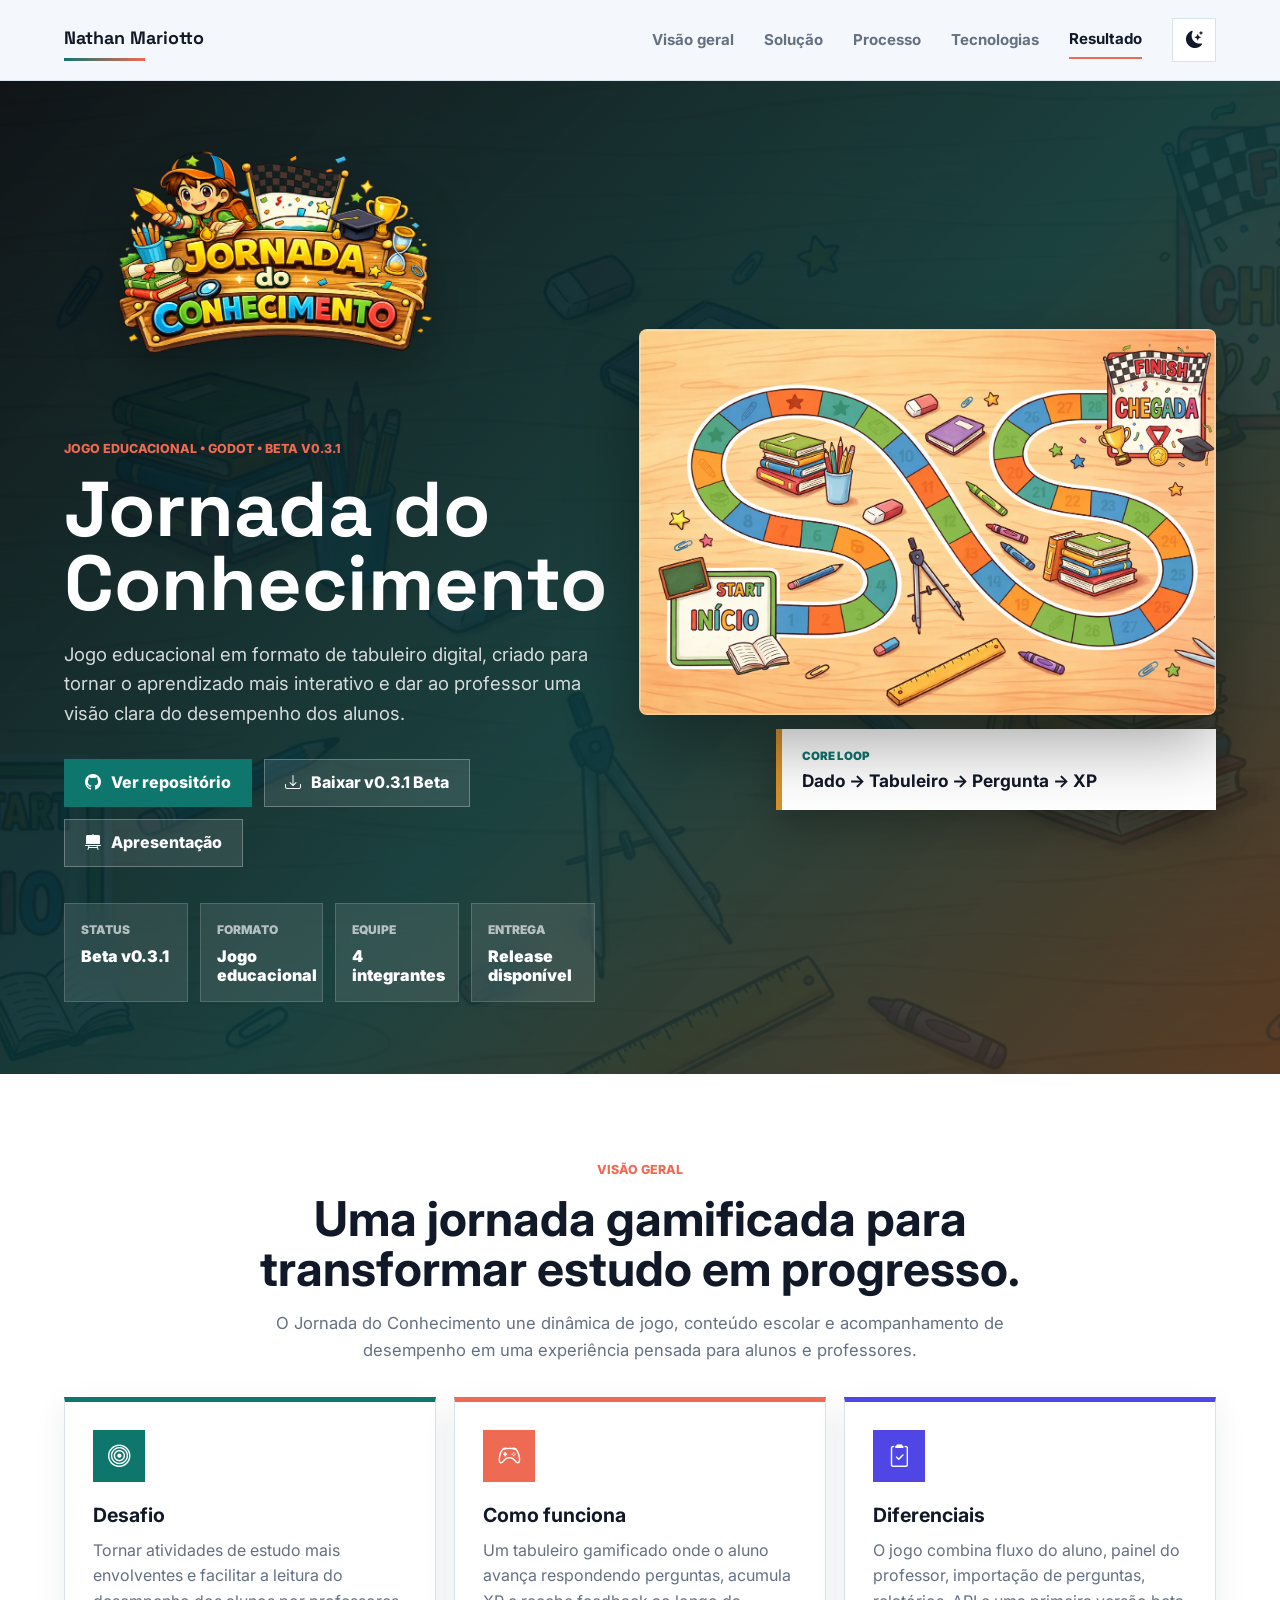
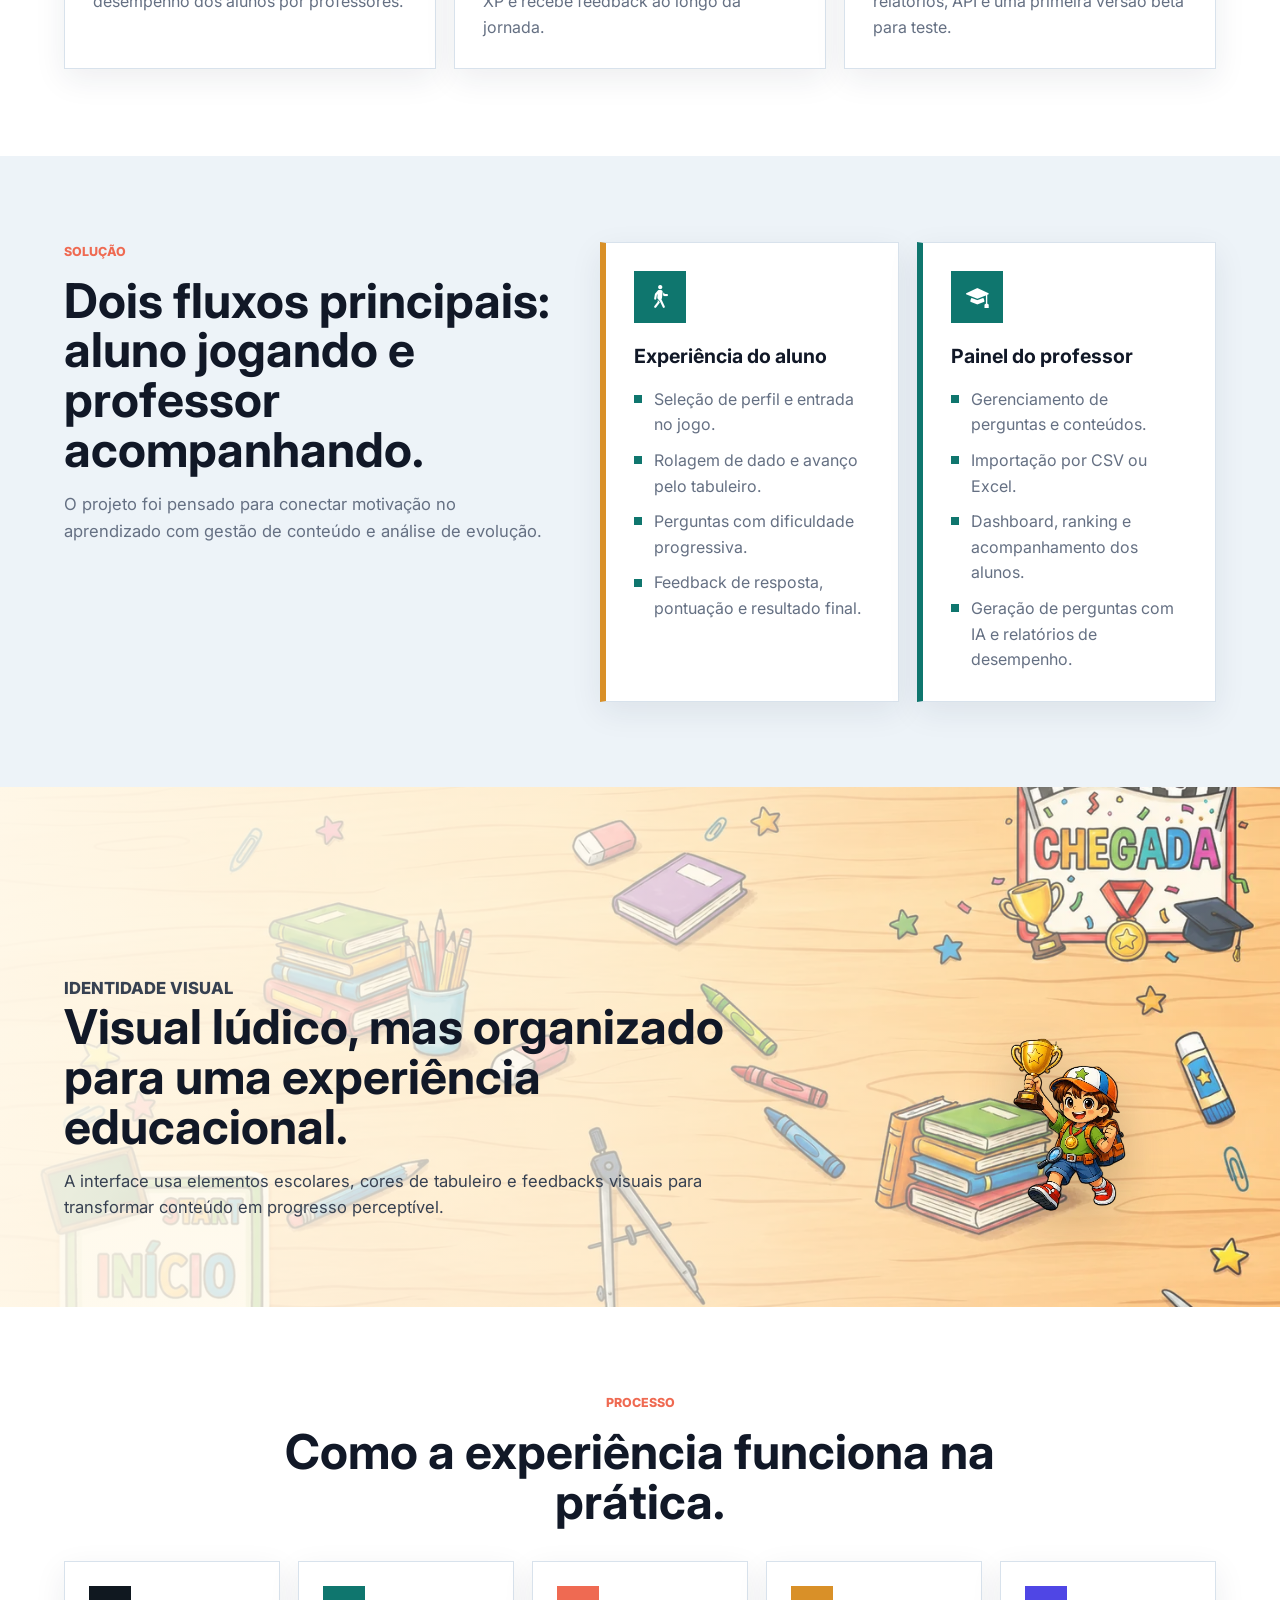
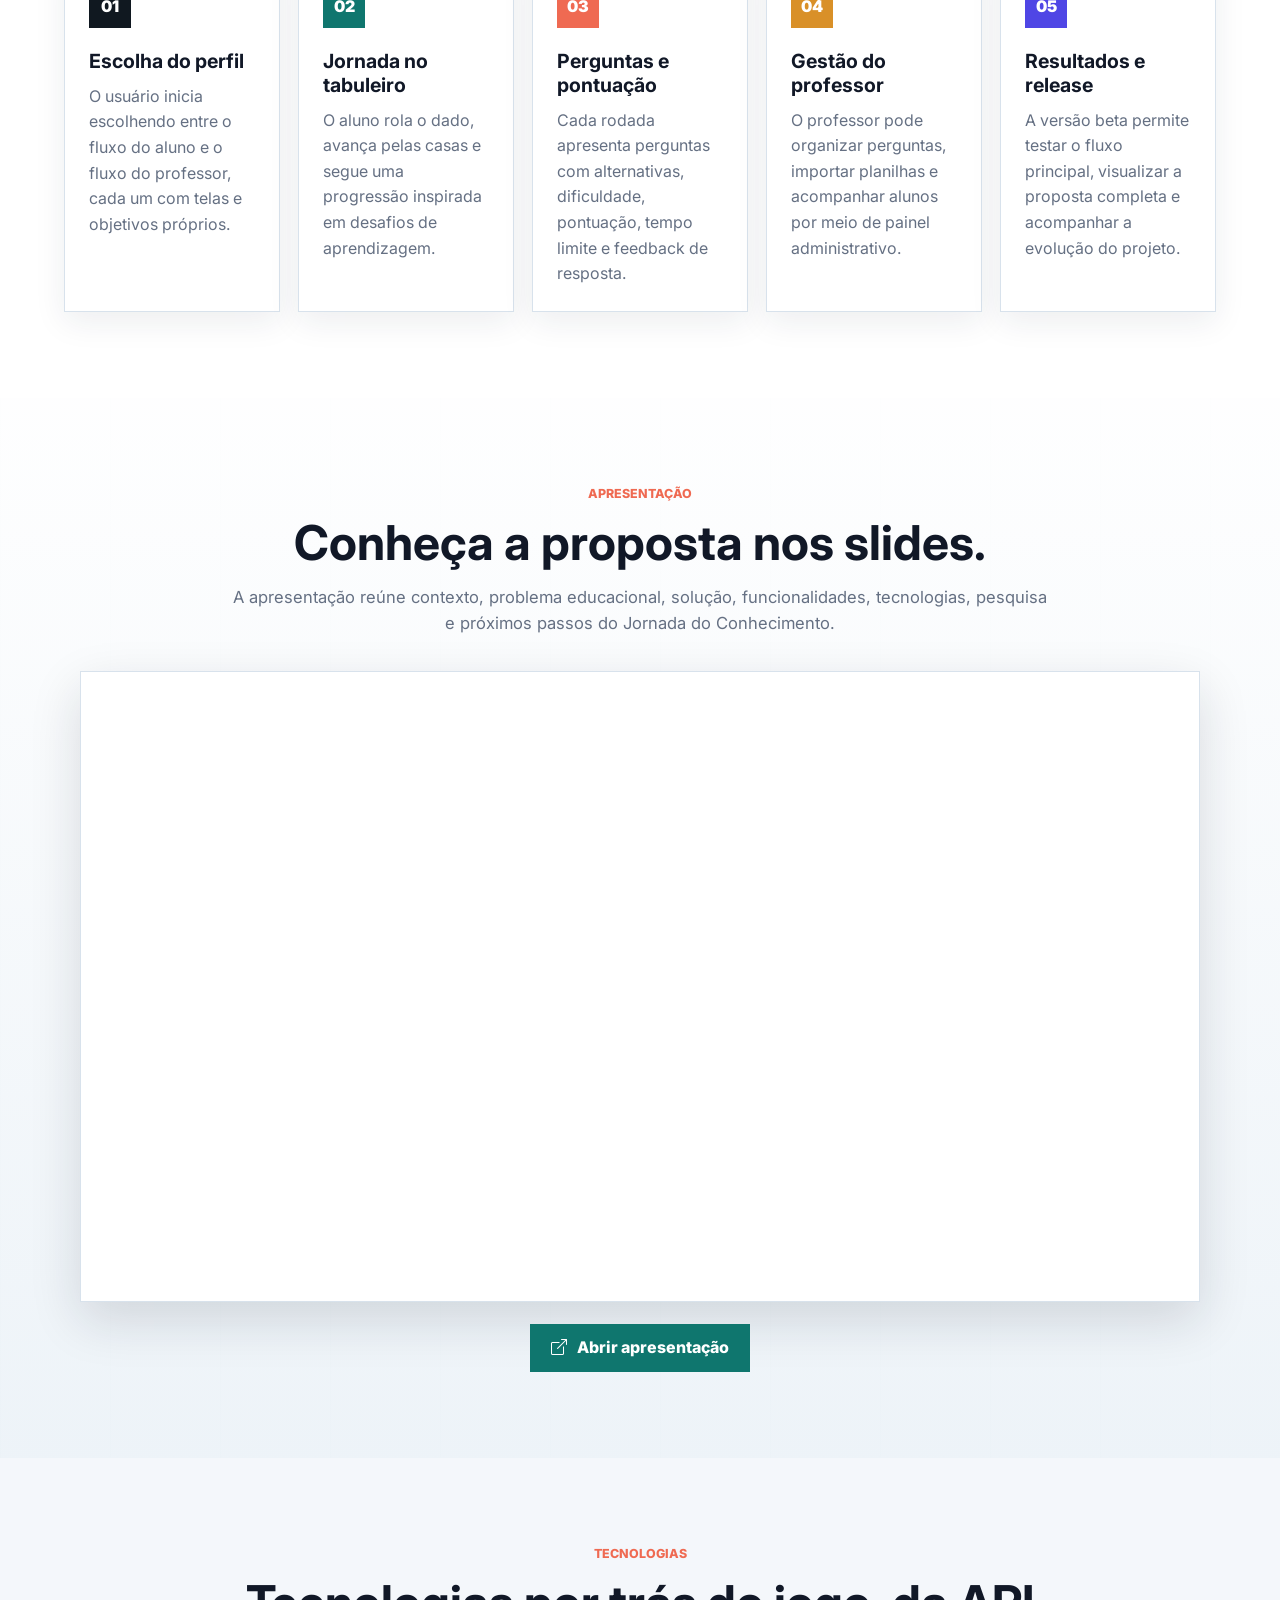
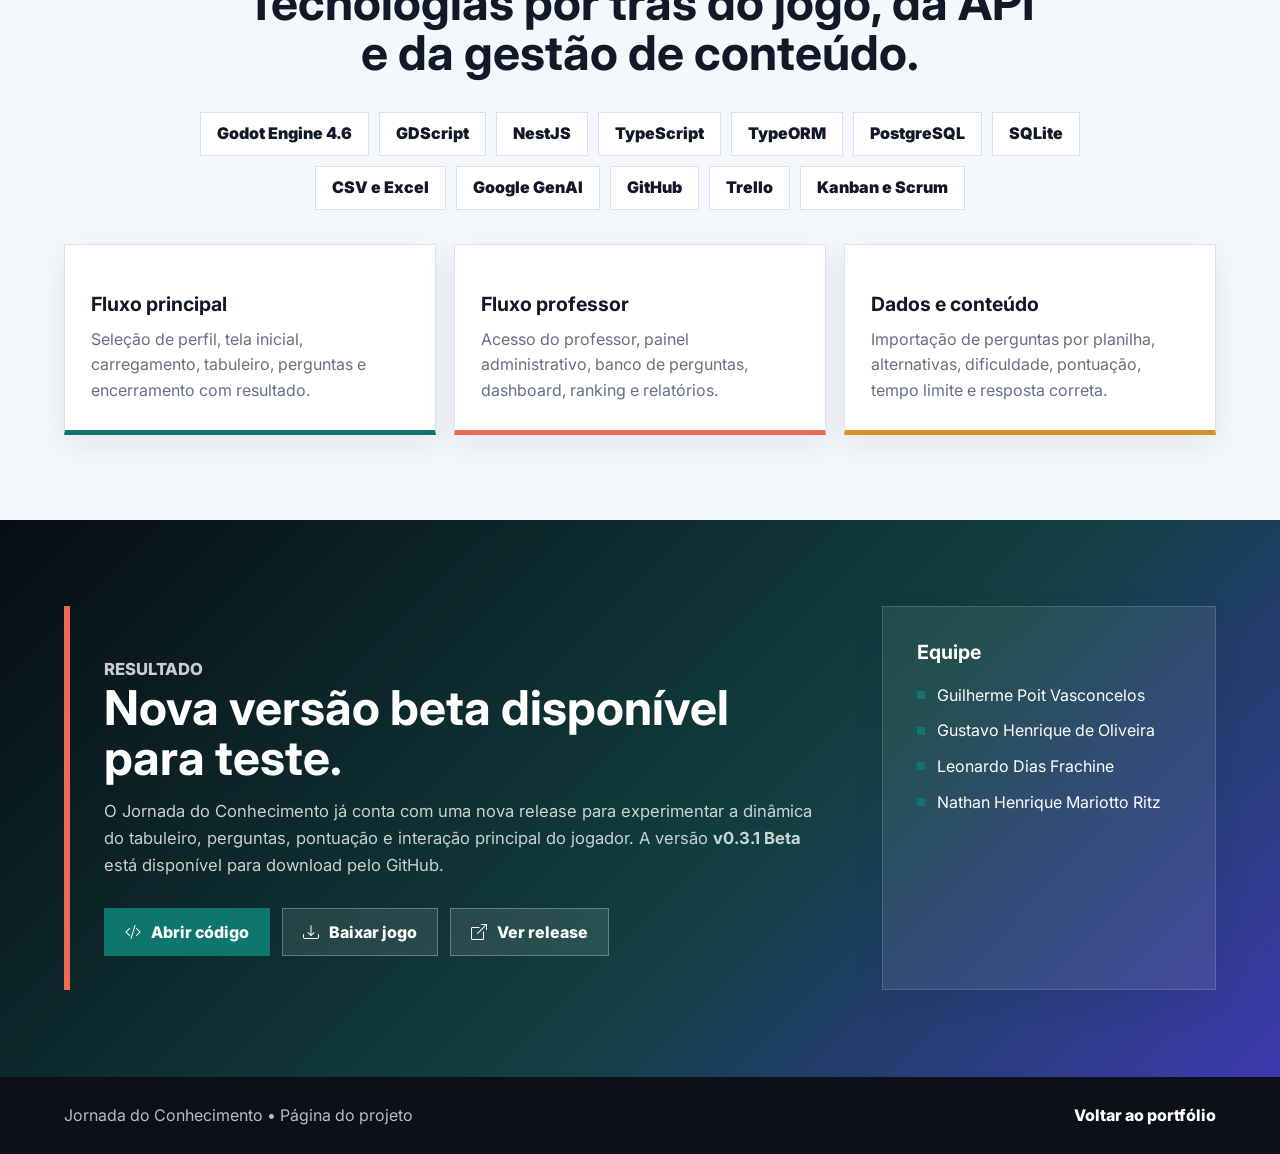
==== commit 3c634471: "Atualiza release do Jornada para v0.3.1" ====
--- a/jornada/index.html
+++ b/jornada/index.html
@@ -14,7 +14,7 @@
     />
     <meta
       property="og:description"
-      content="Conheça o Jornada do Conhecimento, um jogo educacional gamificado com tabuleiro, perguntas, XP, painel do professor, API e release v0.3.0 Beta."
+      content="Conheça o Jornada do Conhecimento, um jogo educacional gamificado com tabuleiro, perguntas, XP, painel do professor, API e release v0.3.1 Beta."
     />
     <meta property="og:type" content="website" />
     <title>Jornada do Conhecimento | Jogo Educacional</title>
@@ -87,7 +87,7 @@
             src="../images/jornada/logo-jornada.webp"
             alt="Logo Jornada do Conhecimento"
           />
-          <p class="eyebrow">Jogo educacional • Godot • Beta v0.3.0</p>
+          <p class="eyebrow">Jogo educacional • Godot • Beta v0.3.1</p>
           <h1>Jornada do Conhecimento</h1>
           <p class="case-lead">
             Jogo educacional em formato de tabuleiro digital, criado para tornar
@@ -107,12 +107,12 @@
             </a>
             <a
               class="button secondary"
-              href="https://github.com/Leonardo-frachine/jogo_jornada_conhecimento/releases/download/v0.3.0-beta/Jornada.do.conhecimento.exe"
+              href="https://github.com/Leonardo-frachine/jogo_jornada_conhecimento/releases/download/v0.3.1-beta/Jornada.do.conhecimento.exe"
               target="_blank"
               rel="noopener noreferrer"
             >
               <i class="bi bi-download" aria-hidden="true"></i>
-              Baixar v0.3.0 Beta
+              Baixar v0.3.1 Beta
             </a>
             <a class="button secondary" href="#apresentacao">
               <i class="bi bi-easel2-fill" aria-hidden="true"></i>
@@ -123,7 +123,7 @@
           <dl class="case-facts" aria-label="Resumo do projeto">
             <div>
               <dt>Status</dt>
-              <dd>Beta v0.3.0</dd>
+              <dd>Beta v0.3.1</dd>
             </div>
             <div>
               <dt>Formato</dt>
@@ -398,7 +398,7 @@
             O Jornada do Conhecimento já conta com uma nova release para
             experimentar a dinâmica do tabuleiro, perguntas, pontuação e
             interação principal do jogador. A versão
-            <strong>v0.3.0 Beta</strong>
+            <strong>v0.3.1 Beta</strong>
             está disponível para download pelo GitHub.
           </p>
 
@@ -414,7 +414,7 @@
             </a>
             <a
               class="button secondary"
-              href="https://github.com/Leonardo-frachine/jogo_jornada_conhecimento/releases/download/v0.3.0-beta/Jornada.do.conhecimento.exe"
+              href="https://github.com/Leonardo-frachine/jogo_jornada_conhecimento/releases/download/v0.3.1-beta/Jornada.do.conhecimento.exe"
               target="_blank"
               rel="noopener noreferrer"
             >
@@ -423,7 +423,7 @@
             </a>
             <a
               class="button secondary"
-              href="https://github.com/Leonardo-frachine/jogo_jornada_conhecimento/releases/tag/v0.3.0-beta"
+              href="https://github.com/Leonardo-frachine/jogo_jornada_conhecimento/releases/tag/v0.3.1-beta"
               target="_blank"
               rel="noopener noreferrer"
             >
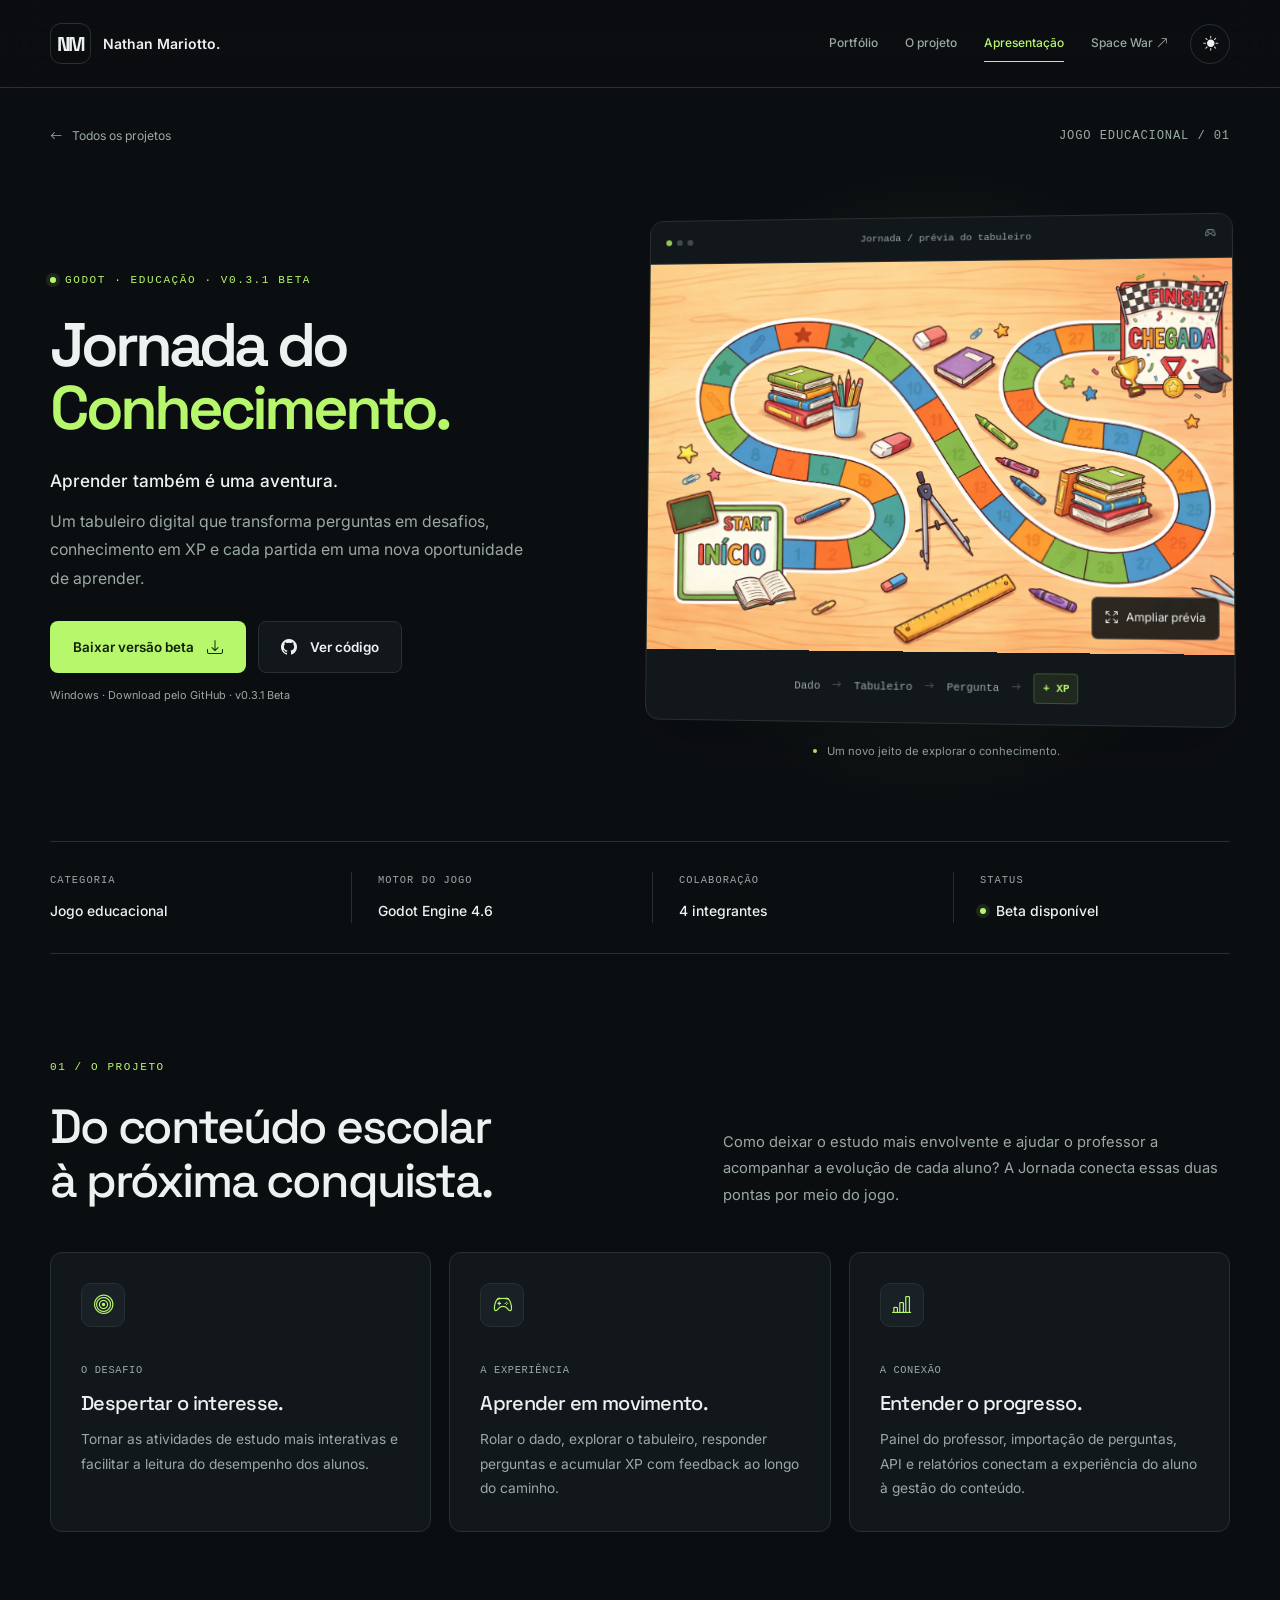
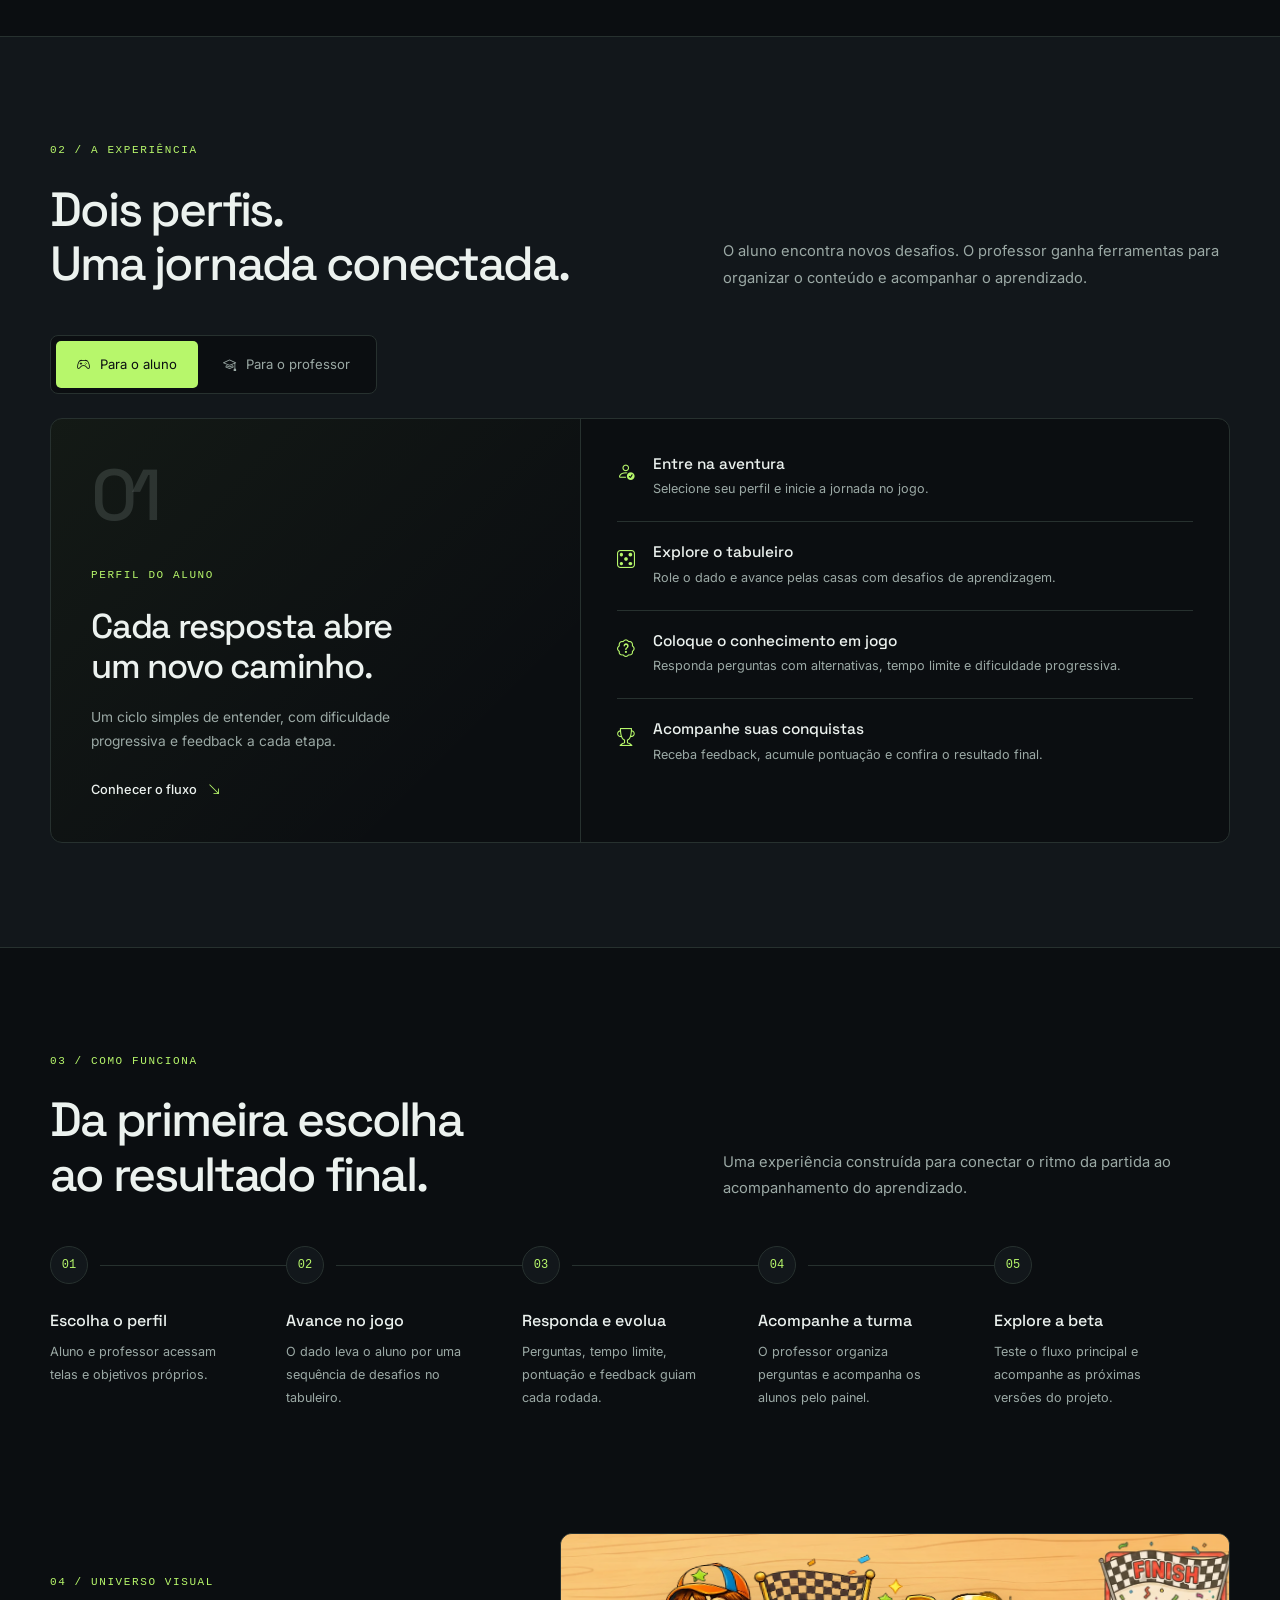
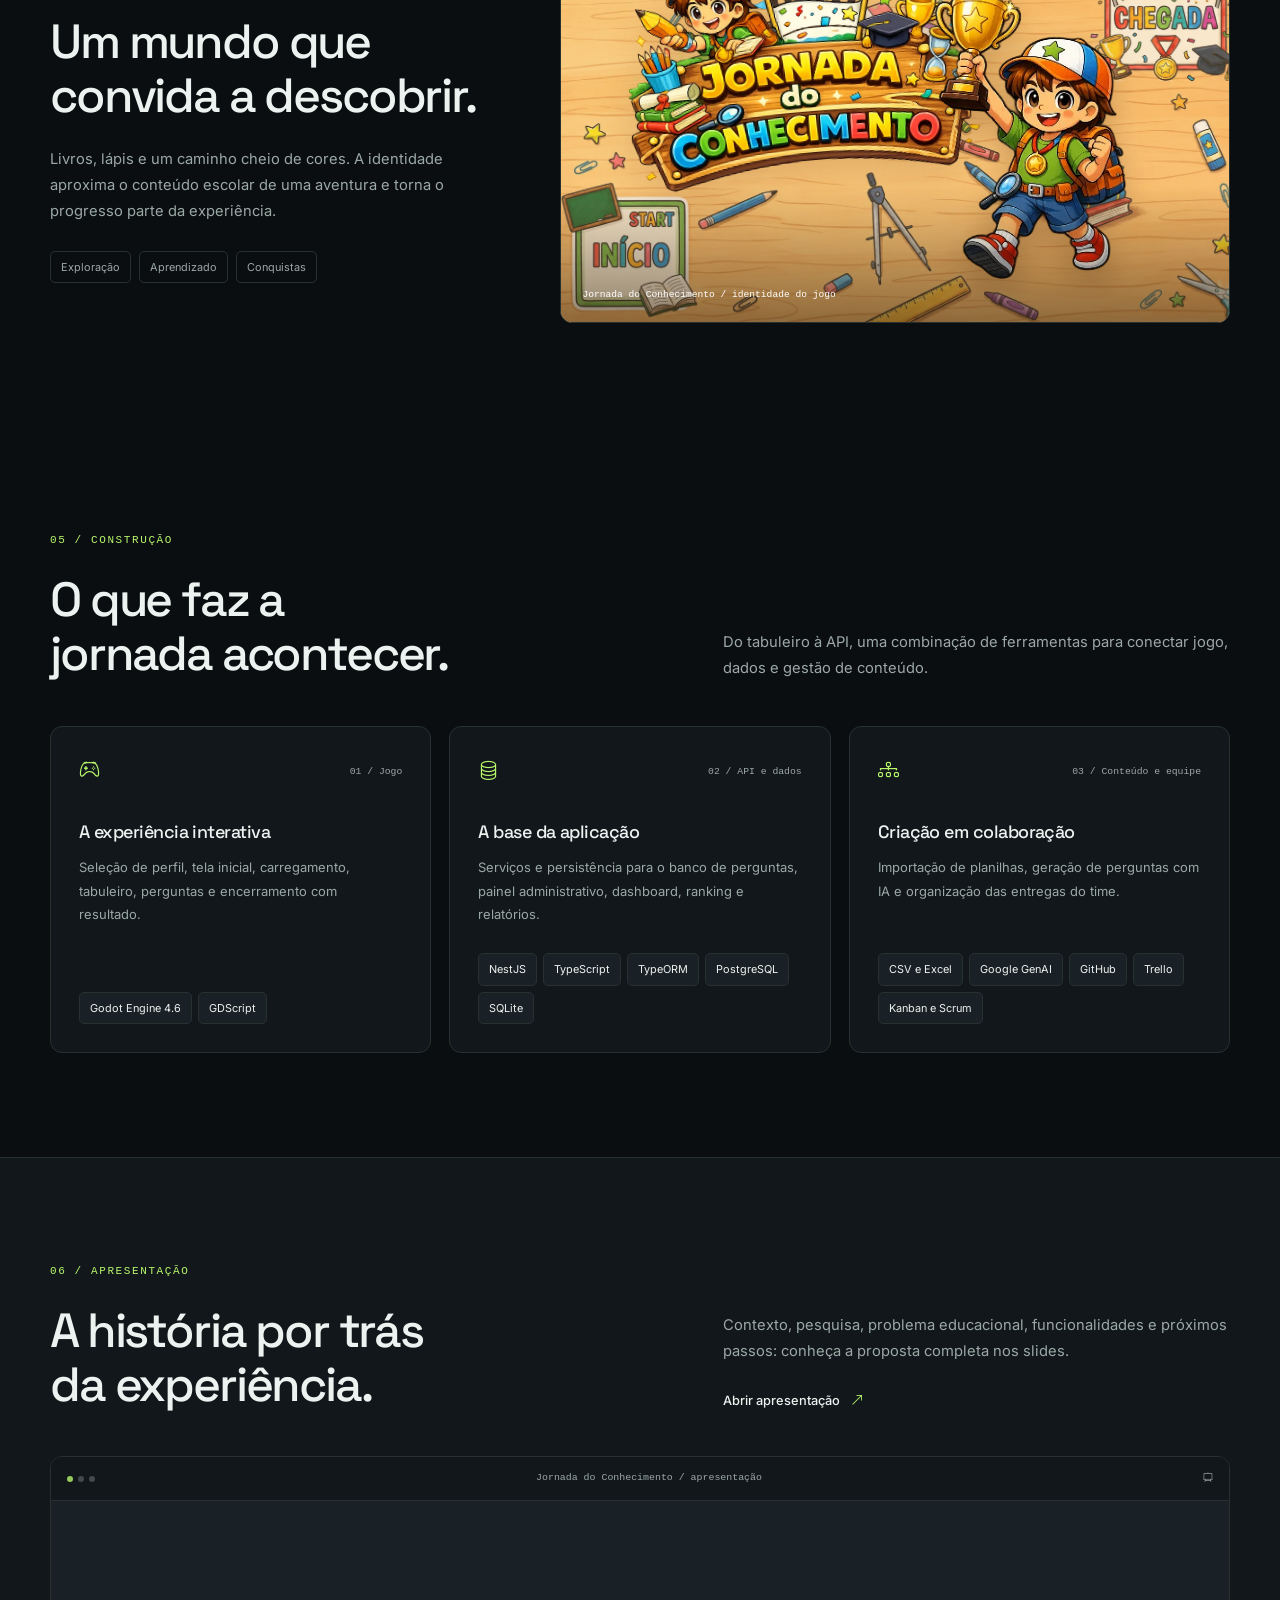
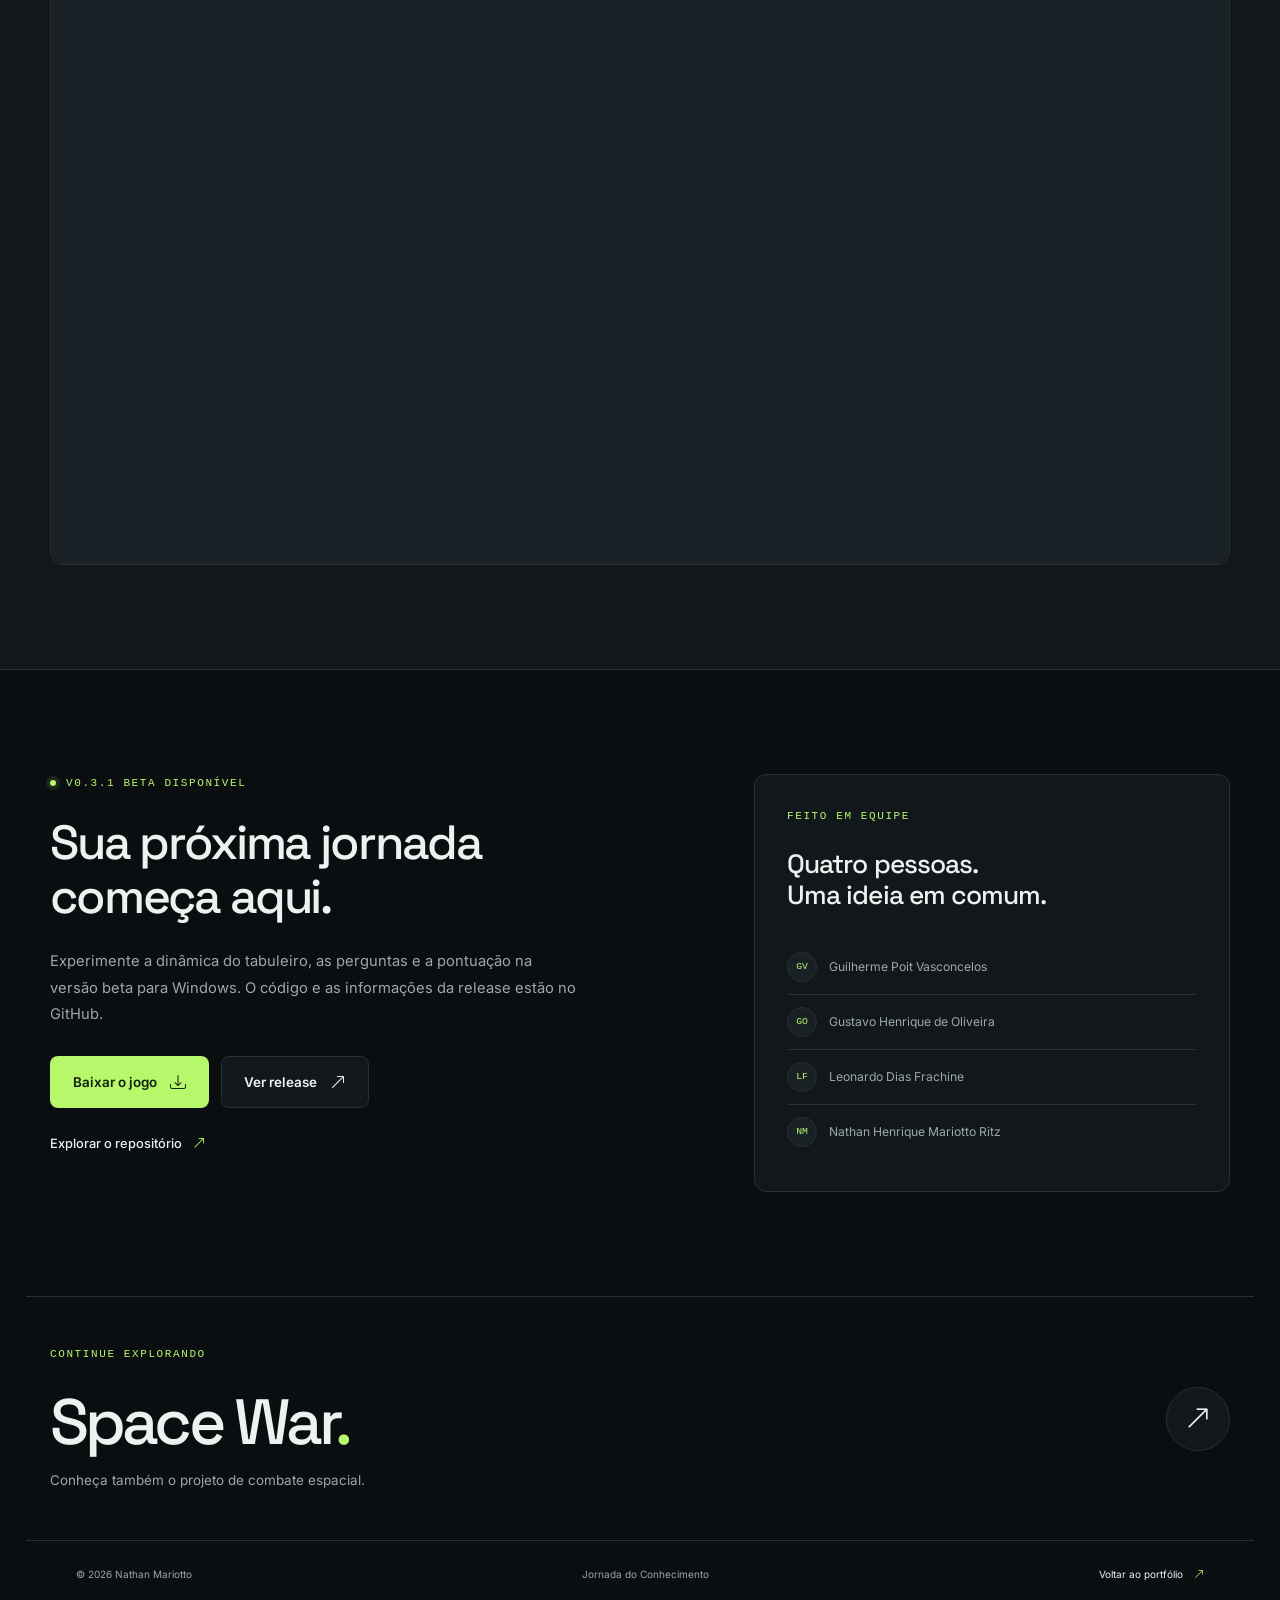
==== commit d062a322: "feat: reformula portfolio e projetos" ====
--- a/jornada/index.html
+++ b/jornada/index.html
@@ -3,453 +3,155 @@
   <head>
     <meta charset="UTF-8" />
     <meta name="viewport" content="width=device-width, initial-scale=1.0" />
-    <meta
-      name="description"
-      content="Página de apresentação do Jornada do Conhecimento: jogo educacional em Godot com tabuleiro gamificado, perguntas, XP, painel do professor, relatórios e nova release beta disponível."
-    />
-    <meta name="theme-color" content="#101820" />
-    <meta
-      property="og:title"
-      content="Jornada do Conhecimento | Jogo Educacional"
-    />
-    <meta
-      property="og:description"
-      content="Conheça o Jornada do Conhecimento, um jogo educacional gamificado com tabuleiro, perguntas, XP, painel do professor, API e release v0.3.1 Beta."
-    />
+    <meta name="description" content="Jornada do Conhecimento: jogo educacional em Godot que conecta tabuleiro, perguntas e XP ao acompanhamento do professor. Conheça o projeto e baixe a v0.3.1 Beta." />
+    <meta name="theme-color" content="#0b0e11" />
+    <meta property="og:title" content="Jornada do Conhecimento | Nathan Mariotto" />
+    <meta property="og:description" content="Aprender também é uma aventura. Conheça o jogo educacional com tabuleiro, perguntas, XP e painel do professor." />
     <meta property="og:type" content="website" />
-    <title>Jornada do Conhecimento | Jogo Educacional</title>
-
-    <script>
-      (() => {
-        try {
-          const savedTheme = localStorage.getItem("portfolio-theme");
-          const systemTheme =
-            window.matchMedia &&
-            window.matchMedia("(prefers-color-scheme: dark)").matches
-              ? "dark"
-              : "light";
-          document.documentElement.dataset.theme = savedTheme || systemTheme;
-        } catch {
-          document.documentElement.dataset.theme = "light";
-        }
-      })();
-    </script>
-
+    <meta property="og:image" content="../images/jornada/tabuleiro.webp" />
+    <title>Jornada do Conhecimento | Nathan Mariotto</title>
+    <script src="../theme-init.js"></script>
     <link rel="preconnect" href="https://fonts.googleapis.com" />
     <link rel="preconnect" href="https://fonts.gstatic.com" crossorigin />
-    <link
-      href="https://fonts.googleapis.com/css2?family=Inter:wght@400;500;600;700;800&family=Space+Grotesk:wght@600;700&display=swap"
-      rel="stylesheet"
-    />
-    <link
-      rel="stylesheet"
-      href="https://cdn.jsdelivr.net/npm/bootstrap-icons@1.11.3/font/bootstrap-icons.min.css"
-    />
+    <link href="https://fonts.googleapis.com/css2?family=Inter:wght@400;500;600;700;800&family=Space+Grotesk:wght@400;500;600;700&display=swap" rel="stylesheet" />
+    <link rel="stylesheet" href="https://cdn.jsdelivr.net/npm/bootstrap-icons@1.11.3/font/bootstrap-icons.min.css" />
     <link rel="icon" href="../images/favicon.svg" type="image/svg+xml" />
     <link rel="stylesheet" href="../style.css" />
     <link rel="stylesheet" href="jornada.css" />
+    <script src="../script.js" defer></script>
+    <script src="jornada.js" defer></script>
   </head>
-  <body class="case-page">
+  <body class="case-page jornada-page">
+    <a class="skip-link" href="#conteudo">Pular para o conteúdo</a>
     <header class="site-header">
-      <a class="brand" href="../" aria-label="Voltar ao portfólio principal">
-        <span class="brand-name">Nathan Mariotto</span>
+      <a class="brand" href="../" aria-label="Nathan Mariotto — início do portfólio">
+        <span class="brand-mark" aria-hidden="true">NM</span>
+        <span class="brand-name">Nathan Mariotto<span aria-hidden="true">.</span></span>
       </a>
-
       <div class="header-actions">
-        <nav class="main-nav" aria-label="Navegação do projeto">
-          <a href="#visao-geral">Visão geral</a>
-          <a href="#solucao">Solução</a>
-          <a href="#processo">Processo</a>
-          <a href="#tecnologias">Tecnologias</a>
-          <a href="#resultado">Resultado</a>
+        <nav class="main-nav" id="mainNav" aria-label="Navegação do projeto">
+          <a href="../">Portfólio</a>
+          <a href="#visao-geral">O projeto</a>
+          <a href="#apresentacao">Apresentação</a>
+          <a href="../spacewar/">Space War <i class="bi bi-arrow-up-right" aria-hidden="true"></i></a>
         </nav>
-
-        <button
-          class="theme-toggle"
-          type="button"
-          id="themeToggle"
-          aria-label="Alternar tema"
-        >
+        <button class="theme-toggle" type="button" id="themeToggle" aria-label="Alternar tema">
           <i class="bi bi-sun-fill theme-icon-sun" aria-hidden="true"></i>
-          <i
-            class="bi bi-moon-stars-fill theme-icon-moon"
-            aria-hidden="true"
-          ></i>
+          <i class="bi bi-moon-stars-fill theme-icon-moon" aria-hidden="true"></i>
         </button>
+        <button class="menu-toggle" type="button" id="menuToggle" aria-controls="mainNav" aria-expanded="false" aria-label="Abrir menu"><span></span><span></span></button>
       </div>
     </header>
 
-    <main>
-      <section class="case-hero" id="inicio">
-        <div class="case-hero-content">
-          <img
-            class="case-logo"
-            src="../images/jornada/logo-jornada.webp"
-            alt="Logo Jornada do Conhecimento"
-          />
-          <p class="eyebrow">Jogo educacional • Godot • Beta v0.3.1</p>
-          <h1>Jornada do Conhecimento</h1>
-          <p class="case-lead">
-            Jogo educacional em formato de tabuleiro digital, criado para tornar
-            o aprendizado mais interativo e dar ao professor uma visão clara do
-            desempenho dos alunos.
-          </p>
+    <main id="conteudo">
+      <section class="case-hero container" id="inicio" aria-labelledby="project-title">
+        <div class="case-breadcrumb" data-reveal><a href="../#projetos"><i class="bi bi-arrow-left" aria-hidden="true"></i> Todos os projetos</a><span>Jogo educacional / 01</span></div>
+        <div class="case-hero-grid">
+          <div class="case-hero-content" data-reveal>
+            <p class="eyebrow"><span class="status-dot" aria-hidden="true"></span> Godot · Educação · v0.3.1 Beta</p>
+            <h1 id="project-title">Jornada do <span>Conhecimento.</span></h1>
+            <p class="case-tagline">Aprender também é uma aventura.</p>
+            <p class="case-lead">Um tabuleiro digital que transforma perguntas em desafios, conhecimento em XP e cada partida em uma nova oportunidade de aprender.</p>
+            <div class="case-actions">
+              <a class="button primary" href="https://github.com/Leonardo-frachine/jogo_jornada_conhecimento/releases/download/v0.3.1-beta/Jornada.do.conhecimento.exe" target="_blank" rel="noopener noreferrer">Baixar versão beta <i class="bi bi-download" aria-hidden="true"></i></a>
+              <a class="button secondary" href="https://github.com/Leonardo-frachine/jogo_jornada_conhecimento" target="_blank" rel="noopener noreferrer"><i class="bi bi-github" aria-hidden="true"></i> Ver código</a>
+            </div>
+            <p class="download-note">Windows · Download pelo GitHub · v0.3.1 Beta</p>
+          </div>
+          <div class="case-hero-visual" data-reveal>
+            <div class="case-screen">
+              <div class="screen-toolbar"><span class="window-dots" aria-hidden="true"><i></i><i></i><i></i></span><span>Jornada / prévia do tabuleiro</span><i class="bi bi-controller" aria-hidden="true"></i></div>
+              <div class="screen-image">
+                <img src="../images/jornada/tabuleiro.webp" width="1480" height="987" alt="Arte do tabuleiro: um caminho colorido entre livros, lápis e desafios, do início à chegada." fetchpriority="high" />
+                <button class="preview-expand" id="openPreview" type="button" aria-haspopup="dialog" aria-controls="boardPreview" hidden><i class="bi bi-arrows-fullscreen" aria-hidden="true"></i><span>Ampliar prévia</span></button>
+              </div>
+              <div class="game-loop" aria-label="Ciclo principal do jogo"><span>Dado</span><i class="bi bi-arrow-right" aria-hidden="true"></i><span>Tabuleiro</span><i class="bi bi-arrow-right" aria-hidden="true"></i><span>Pergunta</span><i class="bi bi-arrow-right" aria-hidden="true"></i><strong>+ XP</strong></div>
+            </div>
+            <p class="visual-caption"><span class="status-dot" aria-hidden="true"></span> Um novo jeito de explorar o conhecimento.</p>
+          </div>
+        </div>
+        <dl class="case-facts" aria-label="Resumo do projeto" data-reveal>
+          <div><dt>Categoria</dt><dd>Jogo educacional</dd></div>
+          <div><dt>Motor do jogo</dt><dd>Godot Engine 4.6</dd></div>
+          <div><dt>Colaboração</dt><dd>4 integrantes</dd></div>
+          <div><dt>Status</dt><dd><span class="status-dot" aria-hidden="true"></span> Beta disponível</dd></div>
+        </dl>
+      </section>
 
-          <div class="case-actions">
-            <a
-              class="button primary"
-              href="https://github.com/Leonardo-frachine/jogo_jornada_conhecimento"
-              target="_blank"
-              rel="noopener noreferrer"
-            >
-              <i class="bi bi-github" aria-hidden="true"></i>
-              Ver repositório
-            </a>
-            <a
-              class="button secondary"
-              href="https://github.com/Leonardo-frachine/jogo_jornada_conhecimento/releases/download/v0.3.1-beta/Jornada.do.conhecimento.exe"
-              target="_blank"
-              rel="noopener noreferrer"
-            >
-              <i class="bi bi-download" aria-hidden="true"></i>
-              Baixar v0.3.1 Beta
-            </a>
-            <a class="button secondary" href="#apresentacao">
-              <i class="bi bi-easel2-fill" aria-hidden="true"></i>
-              Apresentação
-            </a>
-          </div>
+      <section class="section case-overview" id="visao-geral" aria-labelledby="overview-title">
+        <div class="case-section-heading" data-reveal>
+          <div><p class="eyebrow">01 / O projeto</p><h2 id="overview-title">Do conteúdo escolar<br />à próxima conquista.</h2></div>
+          <p>Como deixar o estudo mais envolvente e ajudar o professor a acompanhar a evolução de cada aluno? A Jornada conecta essas duas pontas por meio do jogo.</p>
+        </div>
+        <div class="overview-grid">
+          <article class="case-card" data-reveal><span class="card-icon"><i class="bi bi-bullseye" aria-hidden="true"></i></span><span class="card-label">O desafio</span><h3>Despertar o interesse.</h3><p>Tornar as atividades de estudo mais interativas e facilitar a leitura do desempenho dos alunos.</p></article>
+          <article class="case-card" data-reveal><span class="card-icon"><i class="bi bi-controller" aria-hidden="true"></i></span><span class="card-label">A experiência</span><h3>Aprender em movimento.</h3><p>Rolar o dado, explorar o tabuleiro, responder perguntas e acumular XP com feedback ao longo do caminho.</p></article>
+          <article class="case-card" data-reveal><span class="card-icon"><i class="bi bi-bar-chart-line" aria-hidden="true"></i></span><span class="card-label">A conexão</span><h3>Entender o progresso.</h3><p>Painel do professor, importação de perguntas, API e relatórios conectam a experiência do aluno à gestão do conteúdo.</p></article>
+        </div>
+      </section>
 
-          <dl class="case-facts" aria-label="Resumo do projeto">
-            <div>
-              <dt>Status</dt>
-              <dd>Beta v0.3.1</dd>
+      <section class="case-solution-wrap" id="solucao" aria-labelledby="solution-title">
+        <div class="section case-solution">
+          <div class="case-section-heading" data-reveal><div><p class="eyebrow">02 / A experiência</p><h2 id="solution-title">Dois perfis.<br />Uma jornada conectada.</h2></div><p>O aluno encontra novos desafios. O professor ganha ferramentas para organizar o conteúdo e acompanhar o aprendizado.</p></div>
+          <div class="audience-experience" data-reveal>
+            <div class="audience-tabs" role="tablist" aria-label="Explorar os perfis do jogo" hidden>
+              <button type="button" role="tab" id="studentTab" aria-controls="studentPanel" aria-selected="true" tabindex="0"><i class="bi bi-controller" aria-hidden="true"></i> Para o aluno</button>
+              <button type="button" role="tab" id="teacherTab" aria-controls="teacherPanel" aria-selected="false" tabindex="-1"><i class="bi bi-mortarboard" aria-hidden="true"></i> Para o professor</button>
             </div>
-            <div>
-              <dt>Formato</dt>
-              <dd>Jogo educacional</dd>
+            <div class="audience-panel" id="studentPanel">
+              <div class="audience-intro"><span class="audience-number" aria-hidden="true">01</span><p class="eyebrow">Perfil do aluno</p><h3>Cada resposta abre<br />um novo caminho.</h3><p>Um ciclo simples de entender, com dificuldade progressiva e feedback a cada etapa.</p><a class="text-link" href="#processo">Conhecer o fluxo <i class="bi bi-arrow-down-right" aria-hidden="true"></i></a></div>
+              <div class="feature-list"><article><i class="bi bi-person-check" aria-hidden="true"></i><div><h4>Entre na aventura</h4><p>Selecione seu perfil e inicie a jornada no jogo.</p></div></article><article><i class="bi bi-dice-5" aria-hidden="true"></i><div><h4>Explore o tabuleiro</h4><p>Role o dado e avance pelas casas com desafios de aprendizagem.</p></div></article><article><i class="bi bi-patch-question" aria-hidden="true"></i><div><h4>Coloque o conhecimento em jogo</h4><p>Responda perguntas com alternativas, tempo limite e dificuldade progressiva.</p></div></article><article><i class="bi bi-trophy" aria-hidden="true"></i><div><h4>Acompanhe suas conquistas</h4><p>Receba feedback, acumule pontuação e confira o resultado final.</p></div></article></div>
             </div>
-            <div>
-              <dt>Equipe</dt>
-              <dd>4 integrantes</dd>
+            <div class="audience-panel" id="teacherPanel">
+              <div class="audience-intro"><span class="audience-number" aria-hidden="true">02</span><p class="eyebrow">Perfil do professor</p><h3>Conteúdo organizado.<br />Evolução à vista.</h3><p>Ferramentas de gestão para preparar os desafios e acompanhar o desempenho da turma.</p><a class="text-link" href="#tecnologias">Explorar as tecnologias <i class="bi bi-arrow-down-right" aria-hidden="true"></i></a></div>
+              <div class="feature-list"><article><i class="bi bi-journal-text" aria-hidden="true"></i><div><h4>Gerencie as perguntas</h4><p>Organize conteúdos, alternativas, dificuldade, pontuação e resposta correta.</p></div></article><article><i class="bi bi-file-earmark-spreadsheet" aria-hidden="true"></i><div><h4>Importe suas planilhas</h4><p>Adicione perguntas por arquivos CSV ou Excel.</p></div></article><article><i class="bi bi-bar-chart-line" aria-hidden="true"></i><div><h4>Visualize o desempenho</h4><p>Acompanhe os alunos com dashboard, ranking e relatórios.</p></div></article><article><i class="bi bi-stars" aria-hidden="true"></i><div><h4>Crie novos desafios</h4><p>Use a geração de perguntas com IA como apoio à gestão do conteúdo.</p></div></article></div>
             </div>
-            <div>
-              <dt>Entrega</dt>
-              <dd>Release disponível</dd>
-            </div>
-          </dl>
-        </div>
-
-        <div class="case-hero-visual" aria-label="Prévia visual do jogo">
-          <div class="case-screen">
-            <img
-              src="../images/jornada/tabuleiro.webp"
-              alt="Tabuleiro do jogo Jornada do Conhecimento"
-            />
-          </div>
-          <div class="game-loop">
-            <span>Core loop</span>
-            <strong>Dado → Tabuleiro → Pergunta → XP</strong>
           </div>
         </div>
       </section>
 
-      <section class="case-band" id="visao-geral">
-        <div class="case-section-heading">
-          <p class="eyebrow">Visão geral</p>
-          <h2>Uma jornada gamificada para transformar estudo em progresso.</h2>
-          <p>
-            O Jornada do Conhecimento une dinâmica de jogo, conteúdo escolar e
-            acompanhamento de desempenho em uma experiência pensada para alunos
-            e professores.
-          </p>
-        </div>
+      <section class="section" id="processo" aria-labelledby="process-title">
+        <div class="case-section-heading" data-reveal><div><p class="eyebrow">03 / Como funciona</p><h2 id="process-title">Da primeira escolha<br />ao resultado final.</h2></div><p>Uma experiência construída para conectar o ritmo da partida ao acompanhamento do aprendizado.</p></div>
+        <ol class="process-grid">
+          <li class="process-step" data-reveal><span class="step-number">01</span><h3>Escolha o perfil</h3><p>Aluno e professor acessam telas e objetivos próprios.</p></li>
+          <li class="process-step" data-reveal><span class="step-number">02</span><h3>Avance no jogo</h3><p>O dado leva o aluno por uma sequência de desafios no tabuleiro.</p></li>
+          <li class="process-step" data-reveal><span class="step-number">03</span><h3>Responda e evolua</h3><p>Perguntas, tempo limite, pontuação e feedback guiam cada rodada.</p></li>
+          <li class="process-step" data-reveal><span class="step-number">04</span><h3>Acompanhe a turma</h3><p>O professor organiza perguntas e acompanha os alunos pelo painel.</p></li>
+          <li class="process-step" data-reveal><span class="step-number">05</span><h3>Explore a beta</h3><p>Teste o fluxo principal e acompanhe as próximas versões do projeto.</p></li>
+        </ol>
+      </section>
 
-        <div class="overview-grid">
-          <article class="case-card">
-            <i class="bi bi-bullseye" aria-hidden="true"></i>
-            <h3>Desafio</h3>
-            <p>
-              Tornar atividades de estudo mais envolventes e facilitar a leitura
-              do desempenho dos alunos por professores.
-            </p>
-          </article>
-          <article class="case-card">
-            <i class="bi bi-controller" aria-hidden="true"></i>
-            <h3>Como funciona</h3>
-            <p>
-              Um tabuleiro gamificado onde o aluno avança respondendo perguntas,
-              acumula XP e recebe feedback ao longo da jornada.
-            </p>
-          </article>
-          <article class="case-card">
-            <i class="bi bi-clipboard2-check" aria-hidden="true"></i>
-            <h3>Diferenciais</h3>
-            <p>
-              O jogo combina fluxo do aluno, painel do professor, importação de
-              perguntas, relatórios, API e uma primeira versão beta para teste.
-            </p>
-          </article>
+      <section class="section case-world" aria-labelledby="world-title">
+        <div class="world-copy" data-reveal><p class="eyebrow">04 / Universo visual</p><h2 id="world-title">Um mundo que<br />convida a descobrir.</h2><p>Livros, lápis e um caminho cheio de cores. A identidade aproxima o conteúdo escolar de uma aventura e torna o progresso parte da experiência.</p><div class="world-tags"><span>Exploração</span><span>Aprendizado</span><span>Conquistas</span></div></div>
+        <div class="world-art" data-reveal><img class="world-background" src="../images/jornada/fundo-game.webp" width="1480" height="807" loading="lazy" alt="Cenário ilustrado do universo Jornada do Conhecimento." /><img class="world-logo" src="../images/jornada/logo-jornada.webp" width="920" height="613" loading="lazy" alt="Identidade visual Jornada do Conhecimento." /><img class="world-character" src="../images/jornada/personagem.webp" width="520" height="344" loading="lazy" alt="Personagem aventureiro do jogo segurando um troféu." /><span class="world-caption">Jornada do Conhecimento / identidade do jogo</span></div>
+      </section>
+
+      <section class="section" id="tecnologias" aria-labelledby="tech-title">
+        <div class="case-section-heading" data-reveal><div><p class="eyebrow">05 / Construção</p><h2 id="tech-title">O que faz a<br />jornada acontecer.</h2></div><p>Do tabuleiro à API, uma combinação de ferramentas para conectar jogo, dados e gestão de conteúdo.</p></div>
+        <div class="tech-cards">
+          <article class="tech-card" data-reveal><div class="tech-card-top"><i class="bi bi-controller" aria-hidden="true"></i><span>01 / Jogo</span></div><h3>A experiência interativa</h3><p>Seleção de perfil, tela inicial, carregamento, tabuleiro, perguntas e encerramento com resultado.</p><div class="tech-tags"><span>Godot Engine 4.6</span><span>GDScript</span></div></article>
+          <article class="tech-card" data-reveal><div class="tech-card-top"><i class="bi bi-database" aria-hidden="true"></i><span>02 / API e dados</span></div><h3>A base da aplicação</h3><p>Serviços e persistência para o banco de perguntas, painel administrativo, dashboard, ranking e relatórios.</p><div class="tech-tags"><span>NestJS</span><span>TypeScript</span><span>TypeORM</span><span>PostgreSQL</span><span>SQLite</span></div></article>
+          <article class="tech-card" data-reveal><div class="tech-card-top"><i class="bi bi-diagram-3" aria-hidden="true"></i><span>03 / Conteúdo e equipe</span></div><h3>Criação em colaboração</h3><p>Importação de planilhas, geração de perguntas com IA e organização das entregas do time.</p><div class="tech-tags"><span>CSV e Excel</span><span>Google GenAI</span><span>GitHub</span><span>Trello</span><span>Kanban e Scrum</span></div></article>
         </div>
       </section>
 
-      <section class="case-section split-layout" id="solucao">
-        <div class="case-section-heading align-left">
-          <p class="eyebrow">Solução</p>
-          <h2>
-            Dois fluxos principais: aluno jogando e professor acompanhando.
-          </h2>
-          <p>
-            O projeto foi pensado para conectar motivação no aprendizado com
-            gestão de conteúdo e análise de evolução.
-          </p>
-        </div>
-
-        <div class="solution-columns">
-          <article class="solution-card">
-            <div class="solution-icon">
-              <i class="bi bi-person-walking" aria-hidden="true"></i>
-            </div>
-            <h3>Experiência do aluno</h3>
-            <ul>
-              <li>Seleção de perfil e entrada no jogo.</li>
-              <li>Rolagem de dado e avanço pelo tabuleiro.</li>
-              <li>Perguntas com dificuldade progressiva.</li>
-              <li>Feedback de resposta, pontuação e resultado final.</li>
-            </ul>
-          </article>
-
-          <article class="solution-card">
-            <div class="solution-icon">
-              <i class="bi bi-mortarboard-fill" aria-hidden="true"></i>
-            </div>
-            <h3>Painel do professor</h3>
-            <ul>
-              <li>Gerenciamento de perguntas e conteúdos.</li>
-              <li>Importação por CSV ou Excel.</li>
-              <li>Dashboard, ranking e acompanhamento dos alunos.</li>
-              <li>Geração de perguntas com IA e relatórios de desempenho.</li>
-            </ul>
-          </article>
+      <section class="presentation-wrap" id="apresentacao" aria-labelledby="presentation-title">
+        <div class="section">
+          <div class="case-section-heading" data-reveal><div><p class="eyebrow">06 / Apresentação</p><h2 id="presentation-title">A história por trás<br />da experiência.</h2></div><div><p>Contexto, pesquisa, problema educacional, funcionalidades e próximos passos: conheça a proposta completa nos slides.</p><a class="text-link" href="https://docs.google.com/presentation/d/1Kyz9Suldy2l6BL86Rp97u0el5KHSLsw9/edit?usp=sharing&amp;ouid=116466115550639654111&amp;rtpof=true&amp;sd=true" target="_blank" rel="noopener noreferrer">Abrir apresentação <i class="bi bi-arrow-up-right" aria-hidden="true"></i></a></div></div>
+          <div class="presentation-panel" data-reveal><div class="screen-toolbar"><span class="window-dots" aria-hidden="true"><i></i><i></i><i></i></span><span>Jornada do Conhecimento / apresentação</span><i class="bi bi-easel2" aria-hidden="true"></i></div><iframe src="https://docs.google.com/presentation/d/1Kyz9Suldy2l6BL86Rp97u0el5KHSLsw9/embed?start=false&amp;loop=false&amp;delayms=3000" title="Apresentação do projeto Jornada do Conhecimento" loading="lazy" allowfullscreen></iframe></div>
         </div>
       </section>
 
-      <section class="case-gallery" aria-label="Identidade visual do projeto">
-        <img
-          class="gallery-bg"
-          src="../images/jornada/fundo-game.webp"
-          alt="Cenário visual do jogo Jornada do Conhecimento"
-        />
-        <div class="gallery-copy">
-          <p class="eyebrow">Identidade visual</p>
-          <h2>
-            Visual lúdico, mas organizado para uma experiência educacional.
-          </h2>
-          <p>
-            A interface usa elementos escolares, cores de tabuleiro e feedbacks
-            visuais para transformar conteúdo em progresso perceptível.
-          </p>
-        </div>
-        <img
-          class="gallery-character"
-          src="../images/jornada/personagem.webp"
-          alt="Personagem do jogo Jornada do Conhecimento"
-        />
+      <section class="section case-result" id="resultado" aria-labelledby="result-title">
+        <div class="result-panel" data-reveal><p class="eyebrow"><span class="status-dot" aria-hidden="true"></span> v0.3.1 Beta disponível</p><h2 id="result-title">Sua próxima jornada<br />começa aqui.</h2><p>Experimente a dinâmica do tabuleiro, as perguntas e a pontuação na versão beta para Windows. O código e as informações da release estão no GitHub.</p><div class="case-actions"><a class="button primary" href="https://github.com/Leonardo-frachine/jogo_jornada_conhecimento/releases/download/v0.3.1-beta/Jornada.do.conhecimento.exe" target="_blank" rel="noopener noreferrer">Baixar o jogo <i class="bi bi-download" aria-hidden="true"></i></a><a class="button secondary" href="https://github.com/Leonardo-frachine/jogo_jornada_conhecimento/releases/tag/v0.3.1-beta" target="_blank" rel="noopener noreferrer">Ver release <i class="bi bi-arrow-up-right" aria-hidden="true"></i></a></div><a class="text-link" href="https://github.com/Leonardo-frachine/jogo_jornada_conhecimento" target="_blank" rel="noopener noreferrer">Explorar o repositório <i class="bi bi-arrow-up-right" aria-hidden="true"></i></a></div>
+        <aside class="team-panel" aria-labelledby="team-title" data-reveal><p class="eyebrow">Feito em equipe</p><h3 id="team-title">Quatro pessoas.<br />Uma ideia em comum.</h3><ul><li><span aria-hidden="true">GV</span>Guilherme Poit Vasconcelos</li><li><span aria-hidden="true">GO</span>Gustavo Henrique de Oliveira</li><li><span aria-hidden="true">LF</span>Leonardo Dias Frachine</li><li><span aria-hidden="true">NM</span>Nathan Henrique Mariotto Ritz</li></ul></aside>
       </section>
 
-      <section class="case-band" id="processo">
-        <div class="case-section-heading">
-          <p class="eyebrow">Processo</p>
-          <h2>Como a experiência funciona na prática.</h2>
-        </div>
-
-        <div class="process-grid">
-          <article class="process-step">
-            <span>01</span>
-            <h3>Escolha do perfil</h3>
-            <p>
-              O usuário inicia escolhendo entre o fluxo do aluno e o fluxo do
-              professor, cada um com telas e objetivos próprios.
-            </p>
-          </article>
-          <article class="process-step">
-            <span>02</span>
-            <h3>Jornada no tabuleiro</h3>
-            <p>
-              O aluno rola o dado, avança pelas casas e segue uma progressão
-              inspirada em desafios de aprendizagem.
-            </p>
-          </article>
-          <article class="process-step">
-            <span>03</span>
-            <h3>Perguntas e pontuação</h3>
-            <p>
-              Cada rodada apresenta perguntas com alternativas, dificuldade,
-              pontuação, tempo limite e feedback de resposta.
-            </p>
-          </article>
-          <article class="process-step">
-            <span>04</span>
-            <h3>Gestão do professor</h3>
-            <p>
-              O professor pode organizar perguntas, importar planilhas e
-              acompanhar alunos por meio de painel administrativo.
-            </p>
-          </article>
-          <article class="process-step">
-            <span>05</span>
-            <h3>Resultados e release</h3>
-            <p>
-              A versão beta permite testar o fluxo principal, visualizar a
-              proposta completa e acompanhar a evolução do projeto.
-            </p>
-          </article>
-        </div>
-      </section>
-
-      <section
-        class="presentation-section"
-        id="apresentacao"
-        aria-label="Apresentação do projeto"
-      >
-        <div class="case-section-heading">
-          <p class="eyebrow">Apresentação</p>
-          <h2>Conheça a proposta nos slides.</h2>
-          <p>
-            A apresentação reúne contexto, problema educacional, solução,
-            funcionalidades, tecnologias, pesquisa e próximos passos do Jornada
-            do Conhecimento.
-          </p>
-        </div>
-
-        <div class="presentation-panel">
-          <iframe
-            src="https://docs.google.com/presentation/d/1Kyz9Suldy2l6BL86Rp97u0el5KHSLsw9/embed?start=false&loop=false&delayms=3000"
-            title="Apresentação Jornada do Conhecimento"
-            loading="lazy"
-            allowfullscreen
-          ></iframe>
-        </div>
-
-        <div class="presentation-actions">
-          <a
-            class="button primary"
-            href="https://docs.google.com/presentation/d/1Kyz9Suldy2l6BL86Rp97u0el5KHSLsw9/edit?usp=sharing&ouid=116466115550639654111&rtpof=true&sd=true"
-            target="_blank"
-            rel="noopener noreferrer"
-          >
-            <i class="bi bi-box-arrow-up-right" aria-hidden="true"></i>
-            Abrir apresentação
-          </a>
-        </div>
-      </section>
-
-      <section class="case-section" id="tecnologias">
-        <div class="case-section-heading">
-          <p class="eyebrow">Tecnologias</p>
-          <h2>Tecnologias por trás do jogo, da API e da gestão de conteúdo.</h2>
-        </div>
-
-        <div class="tech-grid">
-          <span class="tech-pill">Godot Engine 4.6</span>
-          <span class="tech-pill">GDScript</span>
-          <span class="tech-pill">NestJS</span>
-          <span class="tech-pill">TypeScript</span>
-          <span class="tech-pill">TypeORM</span>
-          <span class="tech-pill">PostgreSQL</span>
-          <span class="tech-pill">SQLite</span>
-          <span class="tech-pill">CSV e Excel</span>
-          <span class="tech-pill">Google GenAI</span>
-          <span class="tech-pill">GitHub</span>
-          <span class="tech-pill">Trello</span>
-          <span class="tech-pill">Kanban e Scrum</span>
-        </div>
-
-        <div class="artifact-grid">
-          <article class="artifact-card">
-            <h3>Fluxo principal</h3>
-            <p>
-              Seleção de perfil, tela inicial, carregamento, tabuleiro,
-              perguntas e encerramento com resultado.
-            </p>
-          </article>
-          <article class="artifact-card">
-            <h3>Fluxo professor</h3>
-            <p>
-              Acesso do professor, painel administrativo, banco de perguntas,
-              dashboard, ranking e relatórios.
-            </p>
-          </article>
-          <article class="artifact-card">
-            <h3>Dados e conteúdo</h3>
-            <p>
-              Importação de perguntas por planilha, alternativas, dificuldade,
-              pontuação, tempo limite e resposta correta.
-            </p>
-          </article>
-        </div>
-      </section>
-
-      <section class="result-section" id="resultado">
-        <div class="result-panel">
-          <p class="eyebrow">Resultado</p>
-          <h2>Nova versão beta disponível para teste.</h2>
-          <p>
-            O Jornada do Conhecimento já conta com uma nova release para
-            experimentar a dinâmica do tabuleiro, perguntas, pontuação e
-            interação principal do jogador. A versão
-            <strong>v0.3.1 Beta</strong>
-            está disponível para download pelo GitHub.
-          </p>
-
-          <div class="result-actions">
-            <a
-              class="button primary"
-              href="https://github.com/Leonardo-frachine/jogo_jornada_conhecimento"
-              target="_blank"
-              rel="noopener noreferrer"
-            >
-              <i class="bi bi-code-slash" aria-hidden="true"></i>
-              Abrir código
-            </a>
-            <a
-              class="button secondary"
-              href="https://github.com/Leonardo-frachine/jogo_jornada_conhecimento/releases/download/v0.3.1-beta/Jornada.do.conhecimento.exe"
-              target="_blank"
-              rel="noopener noreferrer"
-            >
-              <i class="bi bi-download" aria-hidden="true"></i>
-              Baixar jogo
-            </a>
-            <a
-              class="button secondary"
-              href="https://github.com/Leonardo-frachine/jogo_jornada_conhecimento/releases/tag/v0.3.1-beta"
-              target="_blank"
-              rel="noopener noreferrer"
-            >
-              <i class="bi bi-box-arrow-up-right" aria-hidden="true"></i>
-              Ver release
-            </a>
-          </div>
-        </div>
-
-        <div class="team-panel">
-          <h3>Equipe</h3>
-          <ul>
-            <li>Guilherme Poit Vasconcelos</li>
-            <li>Gustavo Henrique de Oliveira</li>
-            <li>Leonardo Dias Frachine</li>
-            <li>Nathan Henrique Mariotto Ritz</li>
-          </ul>
-        </div>
-      </section>
+      <a class="case-next container" href="../spacewar/" data-reveal><div><p class="eyebrow">Continue explorando</p><h2>Space War<span>.</span></h2><p>Conheça também o projeto de combate espacial.</p></div><span class="next-arrow" aria-hidden="true"><i class="bi bi-arrow-up-right"></i></span></a>
     </main>
 
-    <footer class="site-footer">
-      <p>Jornada do Conhecimento • Página do projeto</p>
-      <a href="../">Voltar ao portfólio</a>
-    </footer>
+    <footer class="site-footer container"><p>© <span id="currentYear">2026</span> Nathan Mariotto</p><span>Jornada do Conhecimento</span><a href="../">Voltar ao portfólio <i class="bi bi-arrow-up-right" aria-hidden="true"></i></a></footer>
 
-    <script src="../script.js"></script>
+    <dialog class="board-preview" id="boardPreview" aria-labelledby="previewTitle"><div class="preview-heading"><h2 id="previewTitle">Prévia do tabuleiro</h2><button type="button" id="closePreview" aria-label="Fechar prévia" autofocus><i class="bi bi-x-lg" aria-hidden="true"></i></button></div><img src="../images/jornada/tabuleiro.webp" width="1480" height="987" loading="lazy" alt="Arte completa do tabuleiro do Jornada do Conhecimento, com casas coloridas e elementos escolares." /><p>Jornada do Conhecimento · Arte do tabuleiro</p></dialog>
   </body>
 </html>
--- a/style.css
+++ b/style.css
@@ -1,1271 +1,395 @@
+/* Shared design system: portfolio, Jornada and Space War. */
 :root {
-    --ink: #111827;
-    --ink-2: #243041;
-    --muted: #657083;
-    --page: #f4f7fb;
-    --surface: #ffffff;
-    --surface-2: #edf3f8;
-    --line: #d8e2ec;
-    --teal: #0f766e;
-    --teal-2: #14b8a6;
-    --coral: #ef6a52;
-    --amber: #d99028;
-    --violet: #4f46e5;
-    --dark: #101820;
-    --shadow: 0 18px 48px rgba(20, 31, 45, 0.12);
-    --body-background:
-        linear-gradient(180deg, rgba(255, 255, 255, 0.92), rgba(244, 247, 251, 0.96)),
-        repeating-linear-gradient(90deg, rgba(15, 118, 110, 0.08) 0 1px, transparent 1px 120px);
-    --header-background: rgba(244, 247, 251, 0.9);
-    --header-border: rgba(216, 226, 236, 0.9);
-    --hero-background:
-        linear-gradient(135deg, rgba(16, 24, 32, 0.98), rgba(20, 56, 60, 0.96) 54%, rgba(63, 47, 36, 0.94)),
-        repeating-linear-gradient(0deg, rgba(255, 255, 255, 0.08) 0 1px, transparent 1px 110px);
-    --hero-text: #ffffff;
-    --hero-muted: rgba(255, 255, 255, 0.78);
-    --hero-chip: rgba(255, 255, 255, 0.09);
-    --hero-chip-border: rgba(255, 255, 255, 0.16);
-    --secondary-button: rgba(255, 255, 255, 0.1);
-    --secondary-button-border: rgba(255, 255, 255, 0.28);
-    --floating-surface: #ffffff;
-    --timeline-surface: rgba(255, 255, 255, 0.74);
-    --education-background:
-        linear-gradient(180deg, rgba(255, 255, 255, 0.94), rgba(237, 243, 248, 0.86)),
-        repeating-linear-gradient(90deg, rgba(15, 118, 110, 0.06) 0 1px, transparent 1px 110px);
-    --featured-project-background:
-        linear-gradient(135deg, rgba(17, 24, 39, 0.96), rgba(15, 118, 110, 0.92)),
-        var(--dark);
-    --toolkit-background: #ffffff;
-    --contact-background:
-        linear-gradient(135deg, rgba(16, 24, 32, 0.98), rgba(37, 46, 58, 0.97)),
-        repeating-linear-gradient(90deg, rgba(255, 255, 255, 0.06) 0 1px, transparent 1px 96px);
-    --contact-text: #ffffff;
-    --contact-muted: rgba(255, 255, 255, 0.72);
-    --contact-link-background: rgba(255, 255, 255, 0.08);
-    --contact-link-hover: rgba(255, 255, 255, 0.14);
-    --contact-link-border: rgba(255, 255, 255, 0.18);
-    --footer-background: #0b1117;
-    --footer-muted: rgba(255, 255, 255, 0.72);
-}
-
-html[data-theme="dark"] {
-    color-scheme: dark;
-    --ink: #f7fafc;
-    --ink-2: #e5edf5;
-    --muted: #a9b7c6;
-    --page: #0b1218;
-    --surface: #111b24;
-    --surface-2: #172331;
-    --line: #2a3a49;
-    --teal: #14b8a6;
-    --teal-2: #2dd4bf;
-    --coral: #ff7a63;
-    --amber: #f0a63a;
-    --violet: #8b86ff;
-    --dark: #0a1016;
-    --shadow: 0 18px 48px rgba(0, 0, 0, 0.34);
-    --body-background:
-        linear-gradient(180deg, rgba(8, 13, 18, 0.98), rgba(13, 21, 29, 0.98)),
-        repeating-linear-gradient(90deg, rgba(20, 184, 166, 0.08) 0 1px, transparent 1px 120px);
-    --header-background: rgba(11, 18, 24, 0.88);
-    --header-border: rgba(42, 58, 73, 0.92);
-    --hero-background:
-        linear-gradient(135deg, rgba(7, 13, 19, 0.98), rgba(14, 46, 49, 0.96) 54%, rgba(42, 34, 31, 0.94)),
-        repeating-linear-gradient(0deg, rgba(255, 255, 255, 0.06) 0 1px, transparent 1px 110px);
-    --floating-surface: #111b24;
-    --timeline-surface: rgba(17, 27, 36, 0.82);
-    --education-background:
-        linear-gradient(180deg, rgba(13, 21, 29, 0.94), rgba(17, 27, 36, 0.9)),
-        repeating-linear-gradient(90deg, rgba(20, 184, 166, 0.07) 0 1px, transparent 1px 110px);
-    --featured-project-background:
-        linear-gradient(135deg, rgba(8, 13, 18, 0.98), rgba(16, 96, 87, 0.9)),
-        var(--dark);
-    --toolkit-background: #0e1720;
-    --contact-background:
-        linear-gradient(135deg, rgba(7, 12, 18, 0.98), rgba(17, 27, 36, 0.97)),
-        repeating-linear-gradient(90deg, rgba(255, 255, 255, 0.05) 0 1px, transparent 1px 96px);
-    --footer-background: #070b10;
-}
-
-* {
-    box-sizing: border-box;
-}
-
-html {
-    scroll-behavior: smooth;
-    color-scheme: light;
-}
-
-section[id] {
-    scroll-margin-top: 96px;
-}
-
-body {
-    margin: 0;
-    background: var(--body-background);
-    color: var(--ink);
-    font-family: "Inter", Arial, sans-serif;
-    line-height: 1.6;
-    transition: background 180ms ease, color 180ms ease;
-}
-
-body::before {
-    position: fixed;
-    top: 0;
-    right: 0;
-    left: 0;
-    z-index: 60;
-    height: 3px;
-    background: linear-gradient(90deg, var(--teal), var(--coral), var(--amber));
-    content: "";
-    pointer-events: none;
-    transform: scaleX(var(--scroll-progress, 0));
-    transform-origin: left;
-    transition: transform 90ms linear;
-}
-
-img {
-    display: block;
-    max-width: 100%;
-}
-
-a {
-    color: inherit;
-    text-decoration: none;
-}
-
-@keyframes heroEntrance {
-    from {
-        opacity: 0;
-        transform: translateY(18px);
-    }
-    to {
-        opacity: 1;
-        transform: translateY(0);
-    }
-}
-
-@keyframes heroPhotoEntrance {
-    from {
-        opacity: 0;
-        transform: translateY(22px) scale(0.98);
-    }
-    to {
-        opacity: 1;
-        transform: translateY(0) scale(1);
-    }
-}
-
-@keyframes accentSweep {
-    from {
-        transform: translateX(-120%);
-    }
-    to {
-        transform: translateX(120%);
-    }
-}
-
-@keyframes ambientFloat {
-    0%,
-    100% {
-        transform: translateY(0);
-    }
-    50% {
-        transform: translateY(-8px);
-    }
-}
-
-@keyframes quickPress {
-    0%,
-    100% {
-        transform: scale(1);
-    }
-    50% {
-        transform: scale(0.97);
-    }
-}
-
-.reveal {
-    opacity: 0;
-    transform: translateY(24px);
-    transition:
-        opacity 620ms cubic-bezier(0.2, 0.8, 0.2, 1),
-        transform 620ms cubic-bezier(0.2, 0.8, 0.2, 1);
-    transition-delay: var(--reveal-delay, 0ms);
-    will-change: opacity, transform;
-}
-
-.reveal.is-visible {
-    opacity: 1;
-    transform: translateY(0);
-}
-
-.site-header {
-    position: sticky;
-    top: 0;
-    z-index: 20;
-    display: flex;
-    align-items: center;
-    justify-content: space-between;
-    gap: 24px;
-    padding: 18px clamp(18px, 5vw, 72px);
-    background: var(--header-background);
-    border-bottom: 1px solid var(--header-border);
-    backdrop-filter: blur(18px);
-    transition: background 180ms ease, border-color 180ms ease, box-shadow 180ms ease, padding 180ms ease;
-}
-
-.site-header.is-scrolled {
-    box-shadow: 0 14px 34px rgba(20, 31, 45, 0.12);
-}
-
-html[data-theme="dark"] .site-header.is-scrolled {
-    box-shadow: 0 14px 34px rgba(0, 0, 0, 0.34);
-}
-
-.brand {
-    display: inline-flex;
-    align-items: center;
-    position: relative;
-    min-height: 42px;
-    padding-bottom: 4px;
-    color: var(--ink);
-    font-family: "Space Grotesk", "Inter", sans-serif;
-    font-weight: 800;
-}
-
-.brand::after {
-    position: absolute;
-    right: 0;
-    bottom: 0;
-    left: 0;
-    height: 3px;
-    background: linear-gradient(90deg, var(--teal), var(--coral));
-    content: "";
-    transform: scaleX(0.58);
-    transform-origin: left;
-    transition: transform 180ms ease;
-}
-
-.brand:hover::after {
-    transform: scaleX(1);
-}
-
-.brand-name {
-    color: currentColor;
-    font-size: 1.12rem;
-    line-height: 1;
-}
-
-.header-actions {
-    display: flex;
-    align-items: center;
-    gap: clamp(14px, 3vw, 30px);
-}
-
-.main-nav {
-    display: flex;
-    align-items: center;
-    gap: clamp(12px, 3vw, 30px);
-    color: var(--muted);
-    font-size: 0.94rem;
-    font-weight: 700;
-}
-
-.theme-toggle {
-    display: grid;
-    flex: 0 0 auto;
-    width: 44px;
-    height: 44px;
-    place-items: center;
-    color: var(--ink);
-    background: var(--surface);
-    border: 1px solid var(--line);
-    cursor: pointer;
-    transition: transform 180ms ease, background 180ms ease, border-color 180ms ease, color 180ms ease;
-}
-
-.theme-toggle:hover {
-    border-color: var(--teal);
-    transform: translateY(-2px);
-}
-
-.theme-toggle i {
-    grid-area: 1 / 1;
-    font-size: 1.08rem;
-    transition: opacity 180ms ease, transform 180ms ease;
-}
-
-.theme-icon-sun {
-    opacity: 0;
-    transform: rotate(-45deg) scale(0.75);
-}
-
-.theme-icon-moon {
-    opacity: 1;
-    transform: rotate(0deg) scale(1);
-}
-
-html[data-theme="dark"] .theme-icon-sun {
-    opacity: 1;
-    transform: rotate(0deg) scale(1);
-}
-
-html[data-theme="dark"] .theme-icon-moon {
-    opacity: 0;
-    transform: rotate(45deg) scale(0.75);
-}
-
-.main-nav a {
-    display: inline-flex;
-    position: relative;
-    padding: 8px 0;
-    transition: color 180ms ease, transform 180ms ease;
-}
-
-.main-nav a::after {
-    position: absolute;
-    right: 0;
-    bottom: 0;
-    left: 0;
-    height: 2px;
-    background: var(--coral);
-    content: "";
-    opacity: 0;
-    transform: scaleX(0.4);
-    transition: 180ms ease;
-}
-
-.main-nav a:hover,
-.main-nav a.is-active {
-    color: var(--ink);
-    transform: translateY(-1px);
-}
-
-.main-nav a:hover::after,
-.main-nav a.is-active::after {
-    opacity: 1;
-    transform: scaleX(1);
-}
-
-.hero {
-    display: grid;
-    grid-template-columns: minmax(0, 1.12fr) minmax(300px, 0.88fr);
-    align-items: center;
-    gap: clamp(32px, 6vw, 80px);
-    min-height: calc(100vh - 80px);
-    padding: clamp(54px, 8vw, 104px) clamp(18px, 5vw, 72px) 48px;
-    color: var(--hero-text);
-    background: var(--hero-background);
-}
-
-.hero-content {
-    max-width: 840px;
-}
-
-.hero .eyebrow,
-.hero h1,
-.hero-role,
-.hero-copy,
-.hero-actions,
-.hero-stack,
-.hero-visual {
-    animation: heroEntrance 720ms cubic-bezier(0.2, 0.8, 0.2, 1) both;
-}
-
-.hero h1 {
-    animation-delay: 90ms;
-}
-
-.hero-role {
-    animation-delay: 170ms;
-}
-
-.hero-copy {
-    animation-delay: 240ms;
-}
-
-.hero-actions {
-    animation-delay: 310ms;
-}
-
-.hero-stack {
-    animation-delay: 380ms;
-}
-
-.hero-visual {
-    animation-name: heroPhotoEntrance;
-    animation-delay: 220ms;
-}
-
-.eyebrow {
-    margin: 0 0 14px;
-    color: var(--coral);
-    font-size: 0.78rem;
-    font-weight: 800;
-    letter-spacing: 0;
-    text-transform: uppercase;
-}
-
-.hero h1,
-.section-heading h2,
-.contact-copy h2 {
-    margin: 0;
-    font-family: "Space Grotesk", "Inter", sans-serif;
-    letter-spacing: 0;
-}
-
-.hero h1 {
-    max-width: 900px;
-    font-size: 5.05rem;
-    line-height: 0.98;
-}
-
-.hero-role {
-    max-width: 760px;
-    margin: 22px 0 0;
-    color: var(--hero-text);
-    font-size: 1.28rem;
-    font-weight: 800;
-}
-
-.hero-copy {
-    max-width: 720px;
-    margin: 18px 0 0;
-    color: var(--hero-muted);
-    font-size: 1.15rem;
-}
-
-.hero-actions {
-    display: flex;
-    flex-wrap: wrap;
-    gap: 14px;
-    margin-top: 32px;
-}
-
-.button {
-    position: relative;
-    display: inline-flex;
-    align-items: center;
-    justify-content: center;
-    gap: 10px;
-    min-height: 48px;
-    padding: 0 20px;
-    overflow: hidden;
-    border: 1px solid transparent;
-    font-weight: 800;
-    cursor: pointer;
-    transition: transform 180ms ease, box-shadow 180ms ease, background 180ms ease, border-color 180ms ease;
-}
-
-.button::before {
-    position: absolute;
-    inset: 0;
-    background: linear-gradient(110deg, transparent 18%, rgba(255, 255, 255, 0.24) 48%, transparent 78%);
-    content: "";
-    opacity: 0;
-    pointer-events: none;
-    transform: translateX(-110%);
-    transition: opacity 180ms ease, transform 520ms ease;
-}
-
-.button:hover::before {
-    opacity: 1;
-    transform: translateX(110%);
-}
-
-.button i {
-    transition: transform 180ms ease;
-}
-
-.button:hover {
-    transform: translateY(-2px);
-    box-shadow: 0 14px 32px rgba(0, 0, 0, 0.18);
-}
-
-.button:hover i {
-    transform: translateX(2px);
-}
-
-.button.is-pressed,
-.contact-links a.is-pressed,
-.theme-toggle.is-pressed {
-    animation: quickPress 240ms ease;
-}
-
-.button.primary {
-    color: #ffffff;
-    background: var(--teal);
-}
-
-.button.secondary {
-    color: var(--hero-text);
-    background: var(--secondary-button);
-    border-color: var(--secondary-button-border);
-}
-
-.hero-stack {
-    display: flex;
-    flex-wrap: wrap;
-    gap: 10px;
-    padding: 0;
-    margin: 36px 0 0;
-    list-style: none;
-}
-
-.hero-stack li {
-    padding: 8px 12px;
-    color: var(--hero-text);
-    background: var(--hero-chip);
-    border: 1px solid var(--hero-chip-border);
-    font-size: 0.9rem;
-    font-weight: 700;
-}
-
-.hero-visual {
-    position: relative;
-    justify-self: center;
-    display: grid;
-    justify-items: center;
-    width: min(100%, 410px);
-    padding: 24px 10px 0;
-    isolation: isolate;
-}
-
-.hero-visual::before {
-    position: absolute;
-    inset: 54px 0 52px;
-    z-index: -1;
-    background:
-        linear-gradient(135deg, rgba(20, 184, 166, 0.14), rgba(239, 106, 82, 0.12)),
-        repeating-linear-gradient(90deg, rgba(255, 255, 255, 0.08) 0 1px, transparent 1px 34px);
-    border: 1px solid rgba(255, 255, 255, 0.14);
-    content: "";
-    transform: rotate(-3deg);
-}
-
-.portrait-frame {
-    position: relative;
-    overflow: hidden;
-    width: min(100%, 360px);
-    aspect-ratio: 1;
-    background:
-        linear-gradient(var(--surface), var(--surface)) padding-box,
-        linear-gradient(135deg, var(--teal-2), var(--coral), var(--violet)) border-box;
-    border: 5px solid transparent;
-    border-radius: 50%;
-    box-shadow: 0 30px 70px rgba(0, 0, 0, 0.34);
-    animation: ambientFloat 7s ease-in-out 1200ms infinite;
-}
-
-.portrait-frame::after {
-    position: absolute;
-    inset: 0;
-    z-index: 2;
-    background: linear-gradient(100deg, transparent 12%, rgba(255, 255, 255, 0.22) 48%, transparent 82%);
-    content: "";
-    transform: translateX(-120%);
-    animation: accentSweep 1100ms ease 720ms both;
-    pointer-events: none;
-}
-
-.portrait-frame::before {
-    position: absolute;
-    inset: 12px;
-    z-index: 1;
-    border: 1px solid rgba(255, 255, 255, 0.48);
-    border-radius: 50%;
-    content: "";
-}
-
-.portrait-frame img {
-    width: 100%;
-    height: 100%;
-    object-fit: cover;
-    object-position: 48% 25%;
-}
-
-.availability-card {
-    position: relative;
-    z-index: 3;
-    display: inline-flex;
-    align-items: center;
-    gap: 10px;
-    max-width: min(360px, calc(100% - 28px));
-    margin-top: -18px;
-    padding: 12px 16px;
-    color: var(--ink);
-    background: var(--floating-surface);
-    border: 1px solid var(--line);
-    border-bottom: 3px solid var(--amber);
-    box-shadow: var(--shadow);
-    font-size: 0.9rem;
-    font-weight: 800;
-}
-
-.status-dot {
-    flex: 0 0 auto;
-    width: 10px;
-    height: 10px;
-    background: var(--teal-2);
-    border-radius: 50%;
-    box-shadow: 0 0 0 6px rgba(20, 184, 166, 0.18);
-}
-
-.stats {
-    display: grid;
-    grid-template-columns: repeat(4, 1fr);
-    gap: 1px;
-    margin: -1px clamp(18px, 5vw, 72px) 0;
-    overflow: hidden;
-    background: var(--line);
-    border: 1px solid var(--line);
-    box-shadow: var(--shadow);
-}
-
-.stats div {
-    min-height: 132px;
-    padding: 28px;
-    background: var(--surface);
-    transition: transform 180ms ease, background 180ms ease;
-}
-
-.stats div:hover {
-    transform: translateY(-4px);
-}
-
-.stats strong {
-    display: block;
-    color: var(--teal);
-    font-family: "Space Grotesk", sans-serif;
-    font-size: 2.85rem;
-    line-height: 1;
-}
-
-.stats span {
-    display: block;
-    margin-top: 10px;
-    color: var(--muted);
-    font-weight: 700;
-}
-
-.section,
-.contact-section {
-    padding: clamp(72px, 9vw, 118px) clamp(18px, 5vw, 72px);
-}
-
-.section-heading {
-    max-width: 760px;
-    margin: 0 auto 38px;
-    text-align: center;
-}
-
-.section-heading.align-left {
-    margin-right: 0;
-    margin-left: 0;
-    text-align: left;
-}
-
-.section-heading h2,
-.contact-copy h2 {
-    color: var(--ink);
-    font-size: 3.6rem;
-    line-height: 1.02;
-}
-
-.section-heading p:not(.eyebrow),
-.contact-copy p {
-    margin: 18px 0 0;
-    color: var(--muted);
-    font-size: 1.04rem;
-}
-
-.expertise-grid,
-.projects-grid,
-.tool-columns {
-    display: grid;
-    gap: 18px;
-}
-
-.expertise-grid {
-    grid-template-columns: repeat(5, 1fr);
-}
-
-.expertise-card,
-.project-card,
-.tool-columns div,
-.education-card {
-    background: var(--surface);
-    border: 1px solid var(--line);
-    box-shadow: 0 10px 30px rgba(26, 41, 58, 0.08);
-    transition: background 180ms ease, border-color 180ms ease, box-shadow 180ms ease;
-}
-
-.expertise-card {
-    padding: 28px;
-    transition: transform 180ms ease, border-color 180ms ease;
-}
-
-.expertise-card:hover {
-    border-color: rgba(15, 118, 110, 0.38);
-    transform: translateY(-6px);
-}
-
-.expertise-card i {
-    display: grid;
-    width: 50px;
-    height: 50px;
-    place-items: center;
-    color: #ffffff;
-    background: var(--teal);
-    font-size: 1.35rem;
-    transition: transform 180ms ease;
-}
-
-.expertise-card:hover i {
-    transform: rotate(-4deg) scale(1.06);
-}
-
-.expertise-card:nth-child(2) i {
-    background: var(--coral);
-}
-
-.expertise-card:nth-child(3) i {
-    background: var(--violet);
-}
-
-.expertise-card:nth-child(4) i {
-    background: var(--amber);
-}
-
-.expertise-card:nth-child(5) i {
-    background: var(--dark);
-}
-
-.expertise-card h3,
-.project-card h3,
-.tool-columns h3,
-.timeline-item h3 {
-    margin: 20px 0 10px;
-    color: var(--ink);
-    font-size: 1.16rem;
-    line-height: 1.22;
-}
-
-.expertise-card p,
-.project-card p,
-.tool-columns p,
-.timeline-item p {
-    margin: 0;
-    color: var(--muted);
-}
-
-.split {
-    display: grid;
-    grid-template-columns: minmax(0, 0.85fr) minmax(320px, 1fr);
-    gap: clamp(32px, 6vw, 72px);
-    align-items: start;
-    background: var(--surface-2);
-}
-
-.timeline {
-    position: relative;
-    display: grid;
-    gap: 16px;
-}
-
-.timeline::before {
-    position: absolute;
-    top: 16px;
-    bottom: 16px;
-    left: 12px;
-    width: 2px;
-    background: linear-gradient(var(--teal), var(--coral));
-    content: "";
-}
-
-.timeline-item {
-    position: relative;
-    padding: 22px 24px 22px 48px;
-    background: var(--timeline-surface);
-    border: 1px solid var(--line);
-    transition: transform 180ms ease, border-color 180ms ease;
-}
-
-.timeline-item:hover {
-    border-color: rgba(15, 118, 110, 0.38);
-    transform: translateX(4px);
-}
-
-.timeline-item::before {
-    position: absolute;
-    top: 27px;
-    left: 5px;
-    width: 16px;
-    height: 16px;
-    background: var(--surface);
-    border: 4px solid var(--teal);
-    border-radius: 50%;
-    content: "";
-}
-
-.timeline-date {
-    color: var(--coral);
-    font-size: 0.78rem;
-    font-weight: 800;
-    letter-spacing: 0;
-    text-transform: uppercase;
-}
-
-.education-section {
-    background: var(--education-background);
-}
-
-.education-card {
-    display: grid;
-    grid-template-columns: auto minmax(220px, 0.85fr) minmax(260px, 1fr);
-    align-items: center;
-    gap: 28px;
-    max-width: 1040px;
-    margin: 0 auto;
-    padding: 30px;
-    border-left: 6px solid var(--violet);
-}
-
-.education-icon {
-    display: grid;
-    width: 64px;
-    height: 64px;
-    place-items: center;
-    color: #ffffff;
-    background: var(--violet);
-    font-size: 1.65rem;
-}
-
-.education-period {
-    color: var(--coral);
-    font-size: 0.78rem;
-    font-weight: 900;
-    text-transform: uppercase;
-}
-
-.education-card h3 {
-    margin: 10px 0 6px;
-    color: var(--ink);
-    font-size: 1.35rem;
-    line-height: 1.2;
-}
-
-.education-card p {
-    margin: 0;
-    color: var(--muted);
-    font-weight: 700;
-}
-
-.education-card ul {
-    display: grid;
-    gap: 8px;
-    padding: 0;
-    margin: 0;
-    color: var(--muted);
-    list-style: none;
-}
-
-.education-card li {
-    position: relative;
-    padding-left: 18px;
-}
-
-.education-card li::before {
-    position: absolute;
-    top: 0.72em;
-    left: 0;
-    width: 7px;
-    height: 7px;
-    background: var(--teal);
-    content: "";
-    transform: translateY(-50%);
-}
-
-.projects-grid {
-    grid-template-columns: repeat(3, 1fr);
-}
-
-.project-card {
-    position: relative;
-    display: flex;
-    flex-direction: column;
-    min-height: 310px;
-    padding: 26px;
-    overflow: hidden;
-    border-top: 5px solid var(--teal);
-    transition: transform 180ms ease, border-color 180ms ease, box-shadow 180ms ease;
-}
-
-.project-card::after {
-    position: absolute;
-    top: 0;
-    left: -60%;
-    width: 60%;
-    height: 5px;
-    background: linear-gradient(90deg, transparent, rgba(255, 255, 255, 0.72), transparent);
-    content: "";
-    opacity: 0;
-    pointer-events: none;
-    transition: left 640ms ease, opacity 180ms ease;
-}
-
-.project-card:hover {
-    box-shadow: 0 18px 42px rgba(26, 41, 58, 0.13);
-    transform: translateY(-6px);
-}
-
-.project-card:hover::after {
-    left: 100%;
-    opacity: 1;
-}
-
-.project-card.featured {
-    color: var(--hero-text);
-    background: var(--featured-project-background);
-    border-color: var(--coral);
-    position: relative;
-    overflow: hidden;
-}
-
-.project-card.featured::before {
-    position: absolute;
-    top: 0;
-    right: auto;
-    bottom: 0;
-    left: 0;
-    width: 4px;
-    background: linear-gradient(var(--coral), var(--teal-2));
-    content: "";
-}
-
-.project-card.featured h3,
-.project-card.featured p,
-.project-card.featured .project-topline,
-.project-card.featured a {
-    color: #ffffff;
-}
-
-.project-card:nth-child(3n + 2) {
-    border-top-color: var(--coral);
-}
-
-.project-card:nth-child(3n) {
-    border-top-color: var(--amber);
-}
-
-.project-topline {
-    display: flex;
-    align-items: center;
-    justify-content: space-between;
-    gap: 12px;
-    color: var(--teal);
-    font-size: 0.78rem;
-    font-weight: 900;
-    letter-spacing: 0;
-    text-transform: uppercase;
-}
-
-.project-card h3 {
-    margin-top: 42px;
-    font-size: 1.45rem;
-}
-
-.project-card a {
-    display: inline-flex;
-    align-items: center;
-    width: fit-content;
-    margin-top: auto;
-    color: var(--teal);
-    font-weight: 900;
-    transition: color 180ms ease, transform 180ms ease;
-}
-
-.project-card a:hover {
-    color: var(--coral);
-    transform: translateX(3px);
-}
-
-.project-card a::after {
-    margin-left: 8px;
-    content: "->";
-}
-
-.project-note {
-    display: inline-flex;
-    align-items: center;
-    width: fit-content;
-    margin-top: auto;
-    padding: 8px 10px;
-    color: var(--muted);
-    background: var(--surface-2);
-    font-size: 0.85rem;
-    font-weight: 900;
-}
-
-.toolkit {
-    background: var(--toolkit-background);
-}
-
-.tool-columns {
-    grid-template-columns: repeat(4, 1fr);
-}
-
-.tool-columns div {
-    padding: 26px;
-    border-left: 5px solid var(--teal);
-}
-
-.tool-columns div:nth-child(2) {
-    border-left-color: var(--coral);
-}
-
-.tool-columns div:nth-child(3) {
-    border-left-color: var(--amber);
-}
-
-.tool-columns div:nth-child(4) {
-    border-left-color: var(--violet);
-}
-
-.contact-section {
-    display: block;
-    color: var(--contact-text);
-    text-align: center;
-    background: var(--contact-background);
-}
-
-.contact-copy {
-    max-width: 880px;
-    margin: 0 auto;
-}
-
-.contact-copy h2 {
-    color: var(--contact-text);
-}
-
-.contact-copy p {
-    max-width: 660px;
-    margin-right: auto;
-    margin-left: auto;
-    color: var(--contact-muted);
-}
-
-.contact-links {
-    display: grid;
-    grid-template-columns: repeat(4, minmax(150px, 1fr));
-    gap: 12px;
-    max-width: 780px;
-    margin-top: 28px;
-    margin-right: auto;
-    margin-left: auto;
-}
-
-.contact-links a {
-    position: relative;
-    display: inline-flex;
-    align-items: center;
-    gap: 10px;
-    justify-content: center;
-    min-height: 54px;
-    padding: 0 16px;
-    color: var(--contact-text);
-    background: var(--contact-link-background);
-    border: 1px solid var(--contact-link-border);
-    font-weight: 800;
-    transition: transform 180ms ease, background 180ms ease, border-color 180ms ease, box-shadow 180ms ease;
-}
-
-.contact-links a:hover {
-    background: var(--contact-link-hover);
-    border-color: rgba(20, 184, 166, 0.72);
-    box-shadow: 0 16px 36px rgba(0, 0, 0, 0.2);
-    transform: translateY(-2px);
-}
-
+  color-scheme: dark;
+  --page: #0b0e11; --surface: #12171b; --surface-2: #192126;
+  --ink: #ecf2ef; --ink-2: #d1dad5; --muted: #9ba9a5; --line: #27312f;
+  --teal: #b7f76b; --teal-2: #cafa91; --accent: var(--teal); --accent-ink: #10200b;
+  --dark: #0b0e11; --shadow: 0 24px 64px #0003; --header-background: #0b0e11e8;
+  --body-background: var(--page); --hero-text: var(--ink); --hero-muted: var(--muted);
+  --floating-surface: var(--surface); --radius: 18px; --ease: cubic-bezier(.22, 1, .36, 1);
+}
+html[data-theme="light"] {
+  color-scheme: light; --page: #f6f7f2; --surface: #ffffff; --surface-2: #eaf0e6;
+  --ink: #17211c; --ink-2: #34443b; --muted: #5c6b62; --line: #d8e0d3;
+  --teal: #487722; --teal-2: #395e1c; --accent-ink: #ffffff;
+  --header-background: #f6f7f2eb; --shadow: 0 24px 64px #24351c0d;
+}
+* { box-sizing: border-box; }
+html { scroll-behavior: smooth; scroll-padding-top: 100px; }
+body { margin: 0; background: var(--page); color: var(--ink); font-family: "Inter", sans-serif; font-size: 15px; line-height: 1.7; -webkit-font-smoothing: antialiased; }
+body::before { content: ""; position: fixed; inset: 0 0 auto; height: 2px; background: var(--teal); z-index: 100; transform: scaleX(var(--scroll-progress, 0)); transform-origin: left; pointer-events: none; }
+::selection { background: var(--teal); color: var(--accent-ink); }
+img { display: block; max-width: 100%; height: auto; }
+a { color: inherit; text-decoration: none; }
+button, input, select { font: inherit; }
+button, a { -webkit-tap-highlight-color: transparent; }
+button { cursor: pointer; }
+button:disabled { cursor: not-allowed; opacity: .5; }
+button, a, input, select, summary { touch-action: manipulation; }
+:focus-visible { outline: 2px solid var(--teal); outline-offset: 5px; }
+h1, h2, h3, h4, p { margin: 0; }
+h1, h2, h3, h4 { font-family: "Space Grotesk", "Inter", sans-serif; font-weight: 600; line-height: 1.14; }
+p { color: var(--muted); }
+[hidden] { display: none !important; }
+[id] { scroll-margin-top: 100px; }
+.container { width: min(100%, 1228px); padding-inline: 24px; margin-inline: auto; }
+.section { max-width: 1228px; padding: 104px 24px; margin-inline: auto; }
+.accent-text { color: var(--teal); }
+.eyebrow, .mono-label, .section-number, .timeline-date, .project-tags, .stack-label { font-family: "SFMono-Regular", Consolas, monospace; font-size: 11px; letter-spacing: 1.6px; font-weight: 500; }
+.eyebrow { display: flex; align-items: center; gap: 10px; text-transform: uppercase; color: var(--teal); margin-bottom: 23px; }
+.section-number { color: var(--muted); margin-right: 5px; }
+.mono-label { color: var(--muted); }
+.status-dot { display: inline-block; flex: 0 0 auto; width: 7px; height: 7px; background: var(--teal); border-radius: 50%; box-shadow: 0 0 0 4px color-mix(in srgb, var(--teal) 10%, transparent); }
+.sr-only { position: absolute; width: 1px; height: 1px; padding: 0; margin: -1px; overflow: hidden; clip-path: inset(50%); white-space: nowrap; border: 0; }
+.skip-link { position: fixed; top: -80px; left: 20px; z-index: 200; background: var(--teal); color: var(--accent-ink); padding: 12px 20px; border-radius: 8px; }
+.skip-link:focus { top: 12px; }
+
+/* Shared navigation. */
+.site-header { position: sticky; top: 0; z-index: 50; display: flex; align-items: center; justify-content: space-between; gap: 24px; min-height: 88px; padding: 16px max(24px, calc((100vw - 1180px) / 2)); border-bottom: 1px solid var(--line); background: var(--header-background); backdrop-filter: blur(20px); transition: box-shadow .3s; }
+.site-header.is-scrolled { box-shadow: 0 8px 25px #0000000a; }
+.brand { display: inline-flex; align-items: center; gap: 12px; flex-shrink: 0; }
+.brand-mark { width: 41px; height: 41px; display: grid; place-content: center; position: relative; border: 1px solid var(--line); border-radius: 11px; font-family: "Space Grotesk", sans-serif; font-weight: 700; font-size: 20px; letter-spacing: -1.6px; }
+.brand-mark span { position: absolute; right: 6px; bottom: 5px; color: var(--teal); }
+.brand-name { font-size: 14px; font-weight: 600; line-height: 1.4; }
+.brand-caption { display: block; color: var(--muted); font-size: 8px; font-weight: 400; letter-spacing: 1.25px; margin-top: 4px; }
+.header-actions { display: flex; align-items: center; gap: 22px; }
+.main-nav { display: flex; align-items: center; gap: 27px; }
+.main-nav a { color: var(--muted); font-size: 12px; font-weight: 500; position: relative; transition: color .2s; }
+.main-nav a:hover, .main-nav a.is-active, .main-nav a[aria-current="page"] { color: var(--teal); }
+.main-nav a::after { content: ""; position: absolute; left: 0; right: 0; bottom: -8px; height: 1px; background: var(--teal); transform: scaleX(0); transform-origin: left; transition: transform .3s var(--ease); }
+.main-nav a.is-active::after, .main-nav a:hover::after { transform: scaleX(1); }
+.main-nav .nav-contact { color: var(--ink); }
+.nav-contact span { color: var(--teal); margin-left: 5px; }
+.theme-toggle, .menu-toggle { width: 40px; height: 40px; display: grid; place-content: center; padding: 0; border: 1px solid var(--line); border-radius: 50%; background: transparent; color: var(--ink); transition: background .2s, border-color .2s; }
+.theme-toggle:hover, .menu-toggle:hover { background: var(--surface-2); border-color: var(--teal); }
+.theme-icon-moon { display: none; }
+html[data-theme="light"] .theme-icon-sun { display: none; }
+html[data-theme="light"] .theme-icon-moon { display: block; }
+.menu-toggle { display: none; border-radius: 9px; gap: 5px; }
+.menu-toggle span { width: 17px; height: 1px; background: currentColor; transition: transform .25s; }
+.menu-toggle[aria-expanded="true"] span:first-child { transform: translateY(3px) rotate(45deg); }
+.menu-toggle[aria-expanded="true"] span:last-child { transform: translateY(-3px) rotate(-45deg); }
+.button { min-height: 48px; display: inline-flex; align-items: center; justify-content: center; gap: 13px; padding: 13px 22px; border: 1px solid transparent; border-radius: 8px; font-size: 12px; font-weight: 600; line-height: 1.5; transition: transform .25s var(--ease), background .25s, box-shadow .25s, border-color .25s; }
+.button:hover { transform: translateY(-3px); }
+.button:active { transform: translateY(0); }
+.button.primary { background: var(--teal); color: var(--accent-ink); }
+.button.primary:hover { background: var(--teal-2); box-shadow: 0 6px 25px color-mix(in srgb, var(--teal) 14%, transparent); }
+.button.secondary { background: var(--surface); color: var(--ink); border-color: var(--line); }
+.button.secondary:hover { border-color: var(--teal); }
+.button.ghost { background: transparent; color: var(--ink); }
+.button.ghost:hover { background: var(--surface); }
+.button i { font-size: 16px; }
+.text-link { display: inline-flex; align-items: center; gap: 15px; font-size: 12px; font-weight: 600; }
+.text-link i, .text-link > span { color: var(--teal); transition: transform .25s; }
+.text-link:hover { color: var(--teal); }
+.text-link:hover i, .text-link:hover > span { transform: translateX(4px); }
+
+/* Opening. */
+.hero { position: relative; display: grid; grid-template-columns: 1.25fr 1fr; align-items: center; column-gap: 60px; padding-top: 88px; padding-bottom: 30px; }
+.hero-content { position: relative; z-index: 2; }
+.hero h1 { font-size: clamp(44px, 4.35vw, 65px); letter-spacing: -3.1px; line-height: 1.08; }
+.hero-intro { margin-bottom: 27px; }
+.hero-copy { font-size: 14px; line-height: 1.95; max-width: 445px; margin-top: 26px; }
+.hero-actions { display: flex; flex-wrap: wrap; align-items: center; gap: 12px; margin-top: 30px; }
+.hero-location { display: flex; align-items: center; flex-wrap: wrap; gap: 7px; margin-top: 33px; color: var(--muted); font-size: 10px; }
+.hero-location i { font-size: 12px; }
+.location-divider { height: 11px; width: 1px; background: var(--line); margin-inline: 7px; }
+.hero-visual { position: relative; justify-self: center; width: min(100%, 395px); padding: 18px 20px 35px; }
+.portrait-frame { position: relative; border-radius: 16px; overflow: hidden; border: 1px solid #ffffff20; aspect-ratio: 4 / 4.65; transform: rotate(3deg); background: #1a2520; }
+.portrait-frame::after { content: ""; position: absolute; inset: 35% 0 0; background: linear-gradient(transparent, #050b08e8); pointer-events: none; }
+.portrait-frame img { width: 100%; height: 100%; object-fit: cover; filter: saturate(.55); transition: filter .6s, transform .8s var(--ease); }
+.hero-visual:hover .portrait-frame img { filter: saturate(.9); transform: scale(1.035); }
+.portrait-caption { position: absolute; z-index: 2; bottom: 25px; left: 25px; display: grid; gap: 3px; color: #f0f3ee; }
+.portrait-caption > span:first-child { font-family: "Space Grotesk", sans-serif; font-size: 20px; }
+.portrait-caption > span:last-child { font-size: 10px; color: #bec7bf; }
+.portrait-orbit { position: absolute; width: 440px; height: 440px; border: 1px solid var(--line); border-radius: 50%; left: 50%; top: 46%; transform: translate(-50%, -50%); }
+.portrait-orbit::before { content: "+"; position: absolute; color: var(--teal); top: 30px; left: 47px; font-size: 27px; font-weight: 300; }
+.portrait-orbit::after { content: ""; position: absolute; background: var(--teal); width: 5px; height: 5px; border-radius: 50%; right: 0; top: 48%; }
+.floating-label { position: absolute; z-index: 3; background: var(--surface); border: 1px solid var(--line); box-shadow: var(--shadow); border-radius: 10px; display: flex; align-items: center; }
+.label-quality { left: -28px; top: 37px; gap: 12px; padding: 13px 17px; transform: rotate(-4deg); }
+.label-quality i { color: var(--teal); font-size: 25px; }
+.label-quality strong { display: block; font-weight: 500; font-size: 11px; }
+.label-quality div > span { display: block; font-size: 9px; color: var(--muted); margin-top: 2px; }
+.label-code { bottom: 61px; right: -23px; transform: rotate(-4deg); padding: 12px 17px; gap: 10px; font-family: monospace; font-size: 10px; }
+.label-code > span { color: var(--teal); font-size: 16px; }
+.visual-coordinate { position: absolute; bottom: 5px; left: 28px; font-family: monospace; font-size: 8px; letter-spacing: 2px; color: var(--muted); }
+.hero-bottom { grid-column: 1 / -1; display: flex; justify-content: space-between; align-items: center; padding-top: 70px; color: var(--muted); font-size: 9px; letter-spacing: 1.5px; }
+.hero-bottom a { display: flex; gap: 15px; align-items: center; letter-spacing: 0; font-size: 11px; }
+.hero-bottom i { color: var(--teal); }
+.stack-strip { border-block: 1px solid var(--line); }
+.stack-track { min-height: 92px; display: flex; align-items: center; justify-content: space-between; gap: 22px; flex-wrap: wrap; padding-block: 24px; }
+.stack-track > span:not(.stack-label):not(.stack-star) { font-family: "Space Grotesk", sans-serif; font-size: 16px; color: var(--muted); }
+.stack-label { font-size: 8px; letter-spacing: 1.5px; color: var(--muted); }
+.stack-star { color: var(--teal); font-size: 15px; }
+
+/* Projects. */
+.section-heading { margin-bottom: 40px; }
+.section-heading h2 { font-size: clamp(32px, 3.5vw, 46px); letter-spacing: -1.9px; }
+.section-heading > p:not(.eyebrow) { max-width: 550px; margin-top: 23px; font-size: 13px; line-height: 1.9; }
+.heading-row { display: flex; align-items: flex-end; justify-content: space-between; gap: 40px; }
+.heading-row > p { margin-bottom: 4px; }
+.featured-projects { display: grid; grid-template-columns: 1fr 1fr; gap: 26px; }
+.showcase-card { min-width: 0; }
+.showcase-art { position: relative; display: block; height: 310px; overflow: hidden; border-radius: 14px; border: 1px solid var(--line); isolation: isolate; }
+.jornada-art { background: #242d23; display: grid; align-content: center; padding: 65px 40px 25px; }
+.jornada-art::before { content: ""; position: absolute; inset: 0; z-index: -1; background: radial-gradient(ellipse at 50% 100%, #60824475, transparent 70%); }
+.board-preview { width: 100%; border-radius: 8px; transform: perspective(700px) rotateX(12deg) rotateZ(-6deg); box-shadow: 0 25px 45px #0006; transition: transform .65s var(--ease); }
+.jornada-art:hover .board-preview { transform: perspective(700px) rotateX(2deg) rotateZ(-2deg) scale(1.04); }
+.art-badge { position: absolute; top: 20px; left: 22px; z-index: 2; font-family: monospace; font-size: 8px; color: #e9f0df; letter-spacing: 1.3px; border: 1px solid #ffffff20; border-radius: 5px; padding: 5px 10px; background: #09100b55; }
+.art-open { position: absolute; right: 18px; bottom: 18px; z-index: 3; width: 34px; height: 34px; display: grid; place-content: center; border: 1px solid #ffffff30; border-radius: 50%; color: #eaf0e7; background: #10151070; transition: background .2s, transform .3s; }
+.showcase-art:hover .art-open { background: #b7f76b; color: #10200b; transform: rotate(45deg); }
+.space-art { background: #101820; }
+.space-art::before { content: ""; position: absolute; inset: 0; z-index: -1; background-image: radial-gradient(circle, #bdebb570 1px, transparent 1.5px), radial-gradient(ellipse at 78% 70%, #1d4c3d80, transparent 60%); background-size: 39px 39px, 100% 100%; opacity: .75; }
+.space-art-title { position: absolute; left: 40px; top: 95px; }
+.space-art-title > span { color: #9cadad; font: 8px monospace; letter-spacing: 2px; }
+.space-art-title strong { display: block; color: #eff3ed; font: 600 58px/.93 "Space Grotesk", sans-serif; letter-spacing: -3px; margin-top: 14px; }
+.space-art-title em { font-style: normal; color: #b7f76b; }
+.preview-rocket { position: absolute; color: #bedfcb; font-size: 87px; right: 65px; top: 109px; transform: rotate(32deg); filter: drop-shadow(-12px 25px 15px #6be7b82b); transition: transform .7s var(--ease); }
+.space-art:hover .preview-rocket { transform: translate(9px, -12px) rotate(32deg); }
+.space-orbit { position: absolute; border: 1px solid #a3d7af20; border-radius: 50%; width: 220px; height: 220px; right: -30px; top: 100px; }
+.orbit-two { width: 310px; height: 310px; right: -75px; top: 55px; }
+.space-spark { position: absolute; height: 24px; width: 2px; background: linear-gradient(transparent, #b7f76b); transform: rotate(32deg); }
+.spark-one { top: 100px; right: 47px; }
+.spark-two { top: 205px; right: 230px; }
+.showcase-info { padding: 24px 2px 0; }
+.project-tags { display: flex; gap: 14px; font-size: 8px; letter-spacing: 1.2px; color: var(--muted); margin-bottom: 13px; }
+.showcase-info h3 { font-size: 25px; letter-spacing: -.7px; }
+.showcase-info h3 a { display: flex; justify-content: space-between; gap: 10px; }
+.showcase-info h3 span { color: var(--muted); font-size: 22px; }
+.showcase-info p { margin: 12px 0 18px; max-width: 500px; font-size: 12px; line-height: 1.85; }
+.project-library-heading { display: flex; justify-content: space-between; align-items: center; margin-top: 72px; margin-bottom: 25px; gap: 16px; }
+.project-library-heading h3 { font-size: 24px; letter-spacing: -.7px; }
+.project-library-heading .mono-label { font-size: 8px; }
+.project-filters { display: flex; flex-wrap: wrap; gap: 7px; margin-bottom: 23px; }
+.filter-button { border: 1px solid var(--line); border-radius: 6px; padding: 7px 14px; background: transparent; color: var(--muted); font-size: 10px; min-height: 36px; transition: background .2s, color .2s, border-color .2s; }
+.filter-button span { font-size: 8px; margin-left: 7px; opacity: .65; }
+.filter-button.is-active { border-color: var(--teal); color: var(--accent-ink); background: var(--teal); }
+.filter-button:hover:not(.is-active) { border-color: var(--muted); color: var(--ink); }
+.projects-grid { display: grid; grid-template-columns: repeat(3, 1fr); gap: 16px; }
+.project-card { min-width: 0; padding: 25px; border: 1px solid var(--line); border-radius: 12px; background: var(--surface); display: flex; flex-direction: column; transition: transform .35s var(--ease), border-color .35s, background .35s; }
+.project-card:hover { transform: translateY(-4px); border-color: color-mix(in srgb, var(--teal) 45%, var(--line)); background: var(--surface-2); }
+.project-topline { display: flex; align-items: center; justify-content: space-between; margin-bottom: 24px; }
+.project-topline i { color: var(--teal); font-size: 21px; }
+.project-topline > span { color: var(--muted); font: 9px monospace; }
+.project-card h3 { font-size: 16px; letter-spacing: -.35px; }
+.project-card > p { font-size: 11px; line-height: 1.9; margin-top: 11px; margin-bottom: 24px; }
+.project-card-bottom { display: flex; align-items: center; justify-content: space-between; flex-wrap: wrap; gap: 8px; padding-top: 16px; margin-top: auto; border-top: 1px solid var(--line); font-size: 9px; }
+.project-card-bottom > span { color: var(--muted); }
+.project-card-bottom a:hover { color: var(--teal); }
+.private-label { font-size: 8px; }
+.all-projects-link { display: flex; justify-content: center; gap: 16px; font-size: 11px; margin-top: 29px; color: var(--muted); }
+.all-projects-link span { color: var(--teal); }
+.all-projects-link:hover { color: var(--ink); }
+
+/* Expertise and trajectory. */
+.expertise-section { background: color-mix(in srgb, var(--surface) 60%, var(--page)); border-block: 1px solid var(--line); }
+.expertise-grid { display: grid; grid-template-columns: 1.1fr 1fr 1fr; gap: 17px; }
+.expertise-card { background: var(--page); border: 1px solid var(--line); border-radius: 12px; padding: 26px; }
+.expertise-card > i { display: inline-block; color: var(--teal); font-size: 22px; margin-bottom: 24px; }
+.expertise-card h3 { font-size: 17px; letter-spacing: -.4px; }
+.expertise-card > p { margin: 13px 0 20px; font-size: 11px; line-height: 1.9; }
+.expertise-featured { grid-row: span 2; display: flex; flex-direction: column; justify-content: center; background: linear-gradient(150deg, color-mix(in srgb, var(--teal) 7%, var(--page)), var(--page)); }
+.expertise-featured h3 { font-size: 27px; line-height: 1.2; letter-spacing: -1px; margin-top: 19px; }
+.expertise-featured > p { margin-block: 19px 28px; font-size: 12px; }
+.expertise-featured .mono-label { font-size: 8px; color: var(--teal); }
+.expertise-icon { width: 59px; height: 59px; border-radius: 14px; border: 1px solid color-mix(in srgb, var(--teal) 30%, var(--line)); display: grid; place-content: center; font-size: 29px; color: var(--teal); margin-bottom: 40px; }
+.skill-chips { display: flex; flex-wrap: wrap; gap: 7px; }
+.skill-chips span { padding: 4px 9px; border: 1px solid var(--line); border-radius: 4px; font-size: 8px; color: var(--muted); }
+.trajectory-section { display: grid; grid-template-columns: 1fr 1.1fr; gap: 100px; }
+.trajectory-section .section-heading { position: sticky; top: 145px; align-self: start; }
+.trajectory-section .section-heading > p:not(.eyebrow) { max-width: 355px; }
+.trajectory-section .text-link { margin-top: 24px; font-size: 11px; }
+.timeline { padding-left: 27px; border-left: 1px solid var(--line); }
+.timeline-item { position: relative; padding: 0 0 35px; margin-bottom: 33px; border-bottom: 1px solid var(--line); }
+.timeline-item::before { content: ""; position: absolute; left: -32px; top: 7px; width: 9px; height: 9px; border: 2px solid var(--page); border-radius: 50%; background: var(--muted); box-shadow: 0 0 0 1px var(--line); }
+.timeline-item:first-child::before { background: var(--teal); box-shadow: 0 0 0 4px color-mix(in srgb, var(--teal) 9%, transparent); }
+.timeline-item:last-child { border: 0; margin: 0; padding-bottom: 0; }
+.timeline-top { display: flex; justify-content: space-between; align-items: center; gap: 14px; }
+.timeline-date { font-size: 9px; color: var(--muted); letter-spacing: 1px; }
+.timeline-item h3 { font-size: 22px; letter-spacing: -.6px; margin-top: 13px; }
+.timeline-company { display: block; font-size: 12px; color: var(--muted); margin-top: 6px; }
+.timeline-item p { margin-top: 15px; font-size: 12px; line-height: 1.9; }
+.timeline-item .skill-chips { margin-top: 18px; }
+.current-badge { display: inline-flex; align-items: center; gap: 7px; color: var(--teal); font-size: 9px; }
+.current-badge .status-dot { width: 5px; height: 5px; box-shadow: none; }
+
+/* Contact and shared footer. */
+.contact-section { padding-bottom: 70px; }
+.contact-panel { position: relative; overflow: hidden; padding: 65px 60px; background: var(--surface); border: 1px solid var(--line); border-radius: 18px; }
+.contact-copy { position: relative; z-index: 1; }
+.contact-copy h2 { font-size: clamp(35px, 4vw, 55px); line-height: 1.14; letter-spacing: -2px; }
+.contact-copy > p:not(.eyebrow) { font-size: 13px; margin-top: 22px; }
+.contact-copy > .button { margin-top: 27px; }
+.contact-links { display: flex; flex-wrap: wrap; gap: 26px; margin-top: 29px; }
+.contact-links a { display: inline-flex; align-items: center; gap: 7px; color: var(--muted); font-size: 10px; transition: color .2s; }
+.contact-links a:hover { color: var(--teal); }
+.contact-orbit { position: absolute; width: 480px; height: 480px; border: 1px solid var(--line); border-radius: 50%; right: -90px; top: 30px; }
+.contact-orbit::before, .contact-orbit::after { content: ""; position: absolute; border: 1px solid var(--line); border-radius: 50%; }
+.contact-orbit::before { inset: 50px; }
+.contact-orbit::after { inset: 100px; background: radial-gradient(circle, color-mix(in srgb, var(--teal) 4%, transparent), transparent 70%); }
+.site-footer { display: flex; align-items: center; justify-content: space-between; gap: 20px; padding: 25px max(24px, calc((100vw - 1180px) / 2)); border-top: 1px solid var(--line); color: var(--muted); font-size: 10px; }
+.site-footer a { color: var(--ink); }
+.site-footer a i { color: var(--teal); margin-left: 8px; }
+
+/* Progressive motion: all content is available without JavaScript. */
+@keyframes enter { from { opacity: 0; transform: translateY(22px); } to { opacity: 1; transform: translateY(0); } }
+@keyframes drift { 0%, 100% { translate: 0 0; } 50% { translate: 0 -8px; } }
+@media (prefers-reduced-motion: no-preference) {
+  .hero-intro { animation: enter .8s var(--ease) both; }
+  .hero h1 { animation: enter 1s .1s var(--ease) both; }
+  .hero-copy { animation: enter 1s .2s var(--ease) both; }
+  .hero-actions, .hero-location { animation: enter 1s .3s var(--ease) both; }
+  .hero-visual { animation: enter 1.2s .2s var(--ease) both; }
+  .label-quality { animation: drift 7s ease-in-out infinite; }
+  .label-code { animation: drift 8s 1s ease-in-out infinite; }
+  .reveal { opacity: 0; transform: translateY(22px); transition: opacity .8s var(--ease), transform .8s var(--ease); transition-delay: var(--reveal-delay, 0ms); }
+  .reveal.is-visible { opacity: 1; transform: translateY(0); }
+}
+@media (min-width: 1600px) { .hero { padding-top: 112px; padding-bottom: 40px; } }
+@media (max-width: 1050px) {
+  .main-nav { gap: 19px; }
+  .hero { column-gap: 35px; }
+  .hero h1 { font-size: 53px; letter-spacing: -2.6px; }
+  .hero-visual { width: 335px; }
+  .portrait-orbit { width: 365px; height: 365px; }
+  .label-quality { left: -13px; }
+  .label-code { right: -8px; }
+  .stack-track { gap: 16px; }
+  .stack-track > span:not(.stack-label):not(.stack-star) { font-size: 14px; }
+  .stack-label { display: none; }
+  .trajectory-section { gap: 55px; }
+  .showcase-art { height: 280px; }
+  .preview-rocket { right: 35px; }
+  .expertise-card { padding: 22px; }
+}
+@media (max-width: 800px) {
+  .site-header { min-height: 76px; padding-block: 14px; gap: 15px; }
+  .header-actions { gap: 9px; }
+  .brand-caption { font-size: 7px; }
+  .menu-toggle { display: grid; }
+  .main-nav { position: absolute; left: 16px; right: 16px; top: calc(100% + 8px); display: flex; flex-direction: column; align-items: stretch; gap: 0; background: var(--surface); border: 1px solid var(--line); border-radius: 12px; box-shadow: var(--shadow); padding: 9px; visibility: hidden; opacity: 0; transform: translateY(-8px); transition: opacity .2s, transform .2s, visibility .2s; }
+  .main-nav.is-open { visibility: visible; opacity: 1; transform: translateY(0); }
+  .main-nav a { font-size: 14px; padding: 13px; border-radius: 6px; }
+  .main-nav a:hover { background: var(--surface-2); }
+  .main-nav a::after { display: none; }
+  .hero { grid-template-columns: 1fr .8fr; column-gap: 20px; padding-top: 68px; }
+  .hero h1 { font-size: 43px; letter-spacing: -2px; }
+  .hero-copy { font-size: 12px; }
+  .hero-intro { font-size: 9px; }
+  .hero-visual { width: 265px; padding: 15px 12px 30px; }
+  .portrait-orbit { width: 280px; height: 280px; }
+  .floating-label { padding: 9px 12px; }
+  .label-quality { top: 10px; }
+  .label-quality strong { font-size: 9px; }
+  .label-quality div > span { font-size: 8px; }
+  .label-quality i { font-size: 19px; }
+  .label-code { font-size: 8px; bottom: 30px; }
+  .portrait-caption { bottom: 32px; left: 15px; }
+  .portrait-caption > span:first-child { font-size: 17px; }
+  .visual-coordinate { font-size: 6px; letter-spacing: 1.5px; }
+  .hero-location { font-size: 9px; }
+  .hero-location .location-divider, .hero-location .location-divider + span { display: none; }
+  .hero-actions { gap: 6px; }
+  .hero-actions .button { padding: 12px 15px; font-size: 10px; }
+  .hero-bottom { padding-top: 45px; }
+  .hero-bottom > span { font-size: 7px; }
+  .section { padding-block: 75px; }
+  .heading-row { gap: 30px; }
+  .heading-row > p { max-width: 250px; font-size: 11px; }
+  .showcase-art { height: 240px; }
+  .jornada-art { padding-inline: 25px; }
+  .space-art-title { left: 25px; top: 88px; }
+  .space-art-title > span { font-size: 6px; }
+  .space-art-title strong { font-size: 47px; }
+  .preview-rocket { font-size: 66px; right: 24px; top: 105px; }
+  .showcase-info h3 { font-size: 20px; }
+  .projects-grid { grid-template-columns: repeat(2, 1fr); }
+  .expertise-grid { grid-template-columns: 1fr 1fr; }
+  .expertise-featured { grid-column: 1 / -1; grid-row: auto; }
+  .expertise-icon { margin-bottom: 22px; }
+  .expertise-featured h3 br { display: none; }
+  .trajectory-section { gap: 35px; grid-template-columns: 1fr 1.1fr; }
+  .contact-panel { padding: 45px 35px; }
+  .site-footer > span { display: none; }
+}
+@media (max-width: 600px) {
+  .container { padding-inline: 22px; }
+  .section { padding: 64px 22px; }
+  .site-header { padding-inline: 20px; }
+  .brand { gap: 9px; }
+  .brand-mark { width: 35px; height: 35px; font-size: 18px; }
+  .brand-name { font-size: 12px; }
+  .brand-caption { font-size: 6px; letter-spacing: .9px; }
+  .theme-toggle, .menu-toggle { width: 36px; height: 36px; }
+  .hero { grid-template-columns: 1fr; padding-top: 49px; }
+  .hero h1 { font-size: clamp(39px, 9.5vw, 56px); letter-spacing: -2px; }
+  .hero-intro { font-size: 10px; margin-bottom: 23px; }
+  .hero-copy { max-width: 450px; font-size: 13px; margin-top: 24px; }
+  .hero-actions { gap: 9px; margin-top: 25px; }
+  .hero-actions .button { font-size: 11px; padding: 12px 17px; }
+  .hero-location { margin-top: 24px; gap: 5px; font-size: 8px; }
+  .hero-visual { margin-top: 46px; width: 285px; }
+  .portrait-orbit { width: 310px; height: 310px; }
+  .portrait-frame { aspect-ratio: 1 / 1.05; }
+  .portrait-frame img { object-position: 50% 40%; }
+  .label-quality { left: -14px; top: 6px; }
+  .label-code { right: -15px; bottom: 40px; }
+  .visual-coordinate { left: 17px; bottom: 10px; }
+  .hero-bottom { padding-top: 30px; }
+  .hero-bottom > span { font-size: 6px; letter-spacing: 1px; }
+  .hero-bottom a { font-size: 9px; gap: 8px; }
+  .stack-track { justify-content: center; gap: 12px 17px; min-height: auto; }
+  .stack-track > span:not(.stack-label):not(.stack-star) { font-size: 12px; }
+  .stack-star { font-size: 11px; }
+  .section-heading h2 { font-size: 34px; letter-spacing: -1.5px; }
+  .heading-row { display: block; }
+  .heading-row > p { max-width: 360px; font-size: 12px; margin-top: 20px; }
+  .heading-row > p br { display: none; }
+  .eyebrow { font-size: 9px; letter-spacing: 1.4px; margin-bottom: 19px; }
+  .featured-projects { grid-template-columns: 1fr; gap: 35px; }
+  .showcase-art { height: 270px; }
+  .jornada-art { padding: 62px 32px 20px; }
+  .space-art-title { top: 90px; left: 30px; }
+  .space-art-title strong { font-size: 55px; }
+  .space-art-title > span { font-size: 7px; }
+  .preview-rocket { right: 43px; top: 110px; font-size: 75px; }
+  .showcase-info h3 { font-size: 23px; }
+  .showcase-info p { font-size: 12px; }
+  .project-library-heading { margin-top: 51px; }
+  .project-library-heading h3 { font-size: 22px; }
+  .project-library-heading .mono-label { display: none; }
+  .project-filters { gap: 6px; }
+  .filter-button { padding: 7px 10px; font-size: 9px; }
+  .projects-grid { grid-template-columns: 1fr; gap: 12px; }
+  .project-card { padding: 23px; }
+  .project-topline { margin-bottom: 20px; }
+  .project-card h3 { font-size: 18px; }
+  .project-card > p { font-size: 12px; }
+  .project-card-bottom { font-size: 10px; }
+  .all-projects-link { font-size: 10px; gap: 10px; }
+  .expertise-grid { grid-template-columns: 1fr; gap: 13px; }
+  .expertise-card { padding: 26px; }
+  .expertise-featured h3 { font-size: 29px; }
+  .expertise-card h3 { font-size: 20px; }
+  .expertise-card > p { font-size: 12px; }
+  .skill-chips span { font-size: 9px; }
+  .trajectory-section { grid-template-columns: 1fr; gap: 5px; }
+  .trajectory-section .section-heading { position: static; }
+  .timeline { margin-top: 10px; }
+  .timeline-item h3 { font-size: 23px; }
+  .contact-section { padding-bottom: 45px; }
+  .contact-panel { padding: 35px 24px; }
+  .contact-copy h2 { font-size: 34px; letter-spacing: -1.5px; }
+  .contact-copy .eyebrow { font-size: 8px; letter-spacing: .9px; }
+  .contact-copy > p:not(.eyebrow) { font-size: 12px; }
+  .contact-copy > p br { display: none; }
+  .contact-orbit { right: -350px; }
+  .contact-links { gap: 17px; }
+  .contact-links a { font-size: 9px; }
+  .site-footer { padding: 23px 22px; font-size: 8px; gap: 14px; }
+}
 @media (prefers-reduced-motion: reduce) {
-    *,
-    *::before,
-    *::after {
-        animation-duration: 0.01ms !important;
-        animation-iteration-count: 1 !important;
-        scroll-behavior: auto !important;
-        transition-duration: 0.01ms !important;
-    }
-
-    .reveal {
-        opacity: 1;
-        transform: none;
-    }
-}
-
-.site-footer {
-    display: flex;
-    align-items: center;
-    justify-content: space-between;
-    gap: 16px;
-    padding: 26px clamp(18px, 5vw, 72px);
-    color: #ffffff;
-    background: var(--footer-background);
-}
-
-.site-footer p {
-    margin: 0;
-    color: var(--footer-muted);
-}
-
-.site-footer a {
-    font-weight: 800;
-}
-
-@media (max-width: 1120px) {
-    .hero h1 {
-        font-size: 4.25rem;
-    }
-
-    .section-heading h2,
-    .contact-copy h2 {
-        font-size: 3rem;
-    }
-
-    .expertise-grid,
-    .projects-grid {
-        grid-template-columns: repeat(2, 1fr);
-    }
-
-    .stats {
-        grid-template-columns: repeat(2, 1fr);
-    }
-
-    .tool-columns {
-        grid-template-columns: repeat(2, 1fr);
-    }
-}
-
-@media (max-width: 860px) {
-    .site-header {
-        position: static;
-        align-items: flex-start;
-        flex-direction: column;
-    }
-
-    .header-actions {
-        width: 100%;
-    }
-
-    .main-nav {
-        flex: 1;
-        width: auto;
-        overflow-x: auto;
-        padding-bottom: 4px;
-    }
-
-    .hero,
-    .split {
-        grid-template-columns: 1fr;
-    }
-
-    .hero {
-        min-height: auto;
-    }
-
-    .hero h1 {
-        font-size: 3.45rem;
-    }
-
-    .section-heading h2,
-    .contact-copy h2 {
-        font-size: 2.55rem;
-    }
-
-    .hero-visual {
-        width: min(100%, 360px);
-    }
-
-    .availability-card {
-        max-width: 100%;
-        margin-top: -14px;
-    }
-
-    .tool-columns {
-        grid-template-columns: 1fr;
-    }
-
-    .education-card {
-        grid-template-columns: 1fr;
-    }
-
-    .contact-links {
-        grid-template-columns: repeat(2, minmax(0, 1fr));
-    }
-}
-
-@media (max-width: 640px) {
-    .header-actions {
-        gap: 10px;
-    }
-
-    .theme-toggle {
-        width: 42px;
-        height: 42px;
-    }
-
-    .hero h1 {
-        font-size: 2.45rem;
-    }
-
-    .hero-role {
-        font-size: 1.05rem;
-    }
-
-    .hero-copy {
-        font-size: 1rem;
-    }
-
-    .section-heading h2,
-    .contact-copy h2 {
-        font-size: 2.1rem;
-    }
-
-    .stats strong {
-        font-size: 2.25rem;
-    }
-
-    .hero-actions {
-        align-items: stretch;
-        flex-direction: column;
-    }
-
-    .button,
-    .contact-links a {
-        width: 100%;
-    }
-
-    .contact-links {
-        grid-template-columns: 1fr;
-    }
-
-    .stats,
-    .expertise-grid,
-    .projects-grid {
-        grid-template-columns: 1fr;
-    }
-
-    .stats div {
-        min-height: auto;
-    }
-
-    .project-card {
-        min-height: 280px;
-    }
-
-    .site-footer {
-        align-items: flex-start;
-        flex-direction: column;
-    }
-}
+  html { scroll-behavior: auto; }
+  *, *::before, *::after { animation: none !important; transition: none !important; }
+  .reveal { opacity: 1 !important; transform: none !important; }
+}
--- a/jornada/jornada.css
+++ b/jornada/jornada.css
@@ -1,662 +1,218 @@
-.case-page {
-    background:
-        linear-gradient(180deg, rgba(244, 247, 251, 0.98), rgba(237, 243, 248, 0.96)),
-        repeating-linear-gradient(90deg, rgba(15, 118, 110, 0.08) 0 1px, transparent 1px 120px);
-}
-
-html[data-theme="dark"] .case-page {
-    background:
-        linear-gradient(180deg, rgba(8, 13, 18, 0.99), rgba(13, 21, 29, 0.98)),
-        repeating-linear-gradient(90deg, rgba(20, 184, 166, 0.08) 0 1px, transparent 1px 120px);
-}
-
-.case-hero {
-    display: grid;
-    grid-template-columns: minmax(0, 0.92fr) minmax(420px, 1fr);
-    gap: 44px;
-    align-items: center;
-    min-height: calc(100vh - 82px);
-    padding: 56px clamp(18px, 5vw, 72px) 72px;
-    color: #ffffff;
-    background:
-        linear-gradient(135deg, rgba(7, 13, 19, 0.96), rgba(13, 58, 61, 0.94) 54%, rgba(73, 46, 29, 0.9)),
-        url("../images/jornada/fundo-game.webp") center / cover;
-    overflow: hidden;
-}
-
-.case-hero-content,
-.case-hero-visual {
-    position: relative;
-    z-index: 1;
-}
-
-.case-logo {
-    width: min(420px, 100%);
-    margin: 0 0 22px;
-    filter: drop-shadow(0 18px 24px rgba(0, 0, 0, 0.28));
-}
-
-.case-hero h1 {
-    max-width: 760px;
-    margin: 10px 0 18px;
-    color: #ffffff;
-    font-family: "Space Grotesk", "Inter", sans-serif;
-    font-size: 4.85rem;
-    line-height: 0.96;
-}
-
-.case-lead {
-    max-width: 720px;
-    margin: 0;
-    color: rgba(255, 255, 255, 0.82);
-    font-size: 1.16rem;
-}
-
-.case-actions,
-.result-actions {
-    display: flex;
-    flex-wrap: wrap;
-    gap: 12px;
-    margin-top: 30px;
-}
-
-.case-facts {
-    display: grid;
-    grid-template-columns: repeat(4, minmax(0, 1fr));
-    gap: 12px;
-    max-width: 780px;
-    margin: 36px 0 0;
-}
-
-.case-facts div {
-    min-height: 96px;
-    padding: 16px;
-    background: rgba(255, 255, 255, 0.1);
-    border: 1px solid rgba(255, 255, 255, 0.16);
-    backdrop-filter: blur(14px);
-}
-
-.case-facts dt {
-    color: rgba(255, 255, 255, 0.64);
-    font-size: 0.75rem;
-    font-weight: 900;
-    text-transform: uppercase;
-}
-
-.case-facts dd {
-    margin: 8px 0 0;
-    color: #ffffff;
-    font-size: 1rem;
-    font-weight: 900;
-    line-height: 1.2;
-}
-
-.case-hero-visual {
-    align-self: stretch;
-    display: grid;
-    align-content: center;
-    gap: 14px;
-}
-
-.case-screen {
-    position: relative;
-    overflow: hidden;
-    background: #f2c27a;
-    border: 1px solid rgba(255, 255, 255, 0.2);
-    border-radius: 8px;
-    box-shadow: 0 28px 70px rgba(0, 0, 0, 0.36);
-    animation: ambientFloat 8s ease-in-out 1000ms infinite;
-}
-
-.case-screen::after {
-    position: absolute;
-    inset: 0;
-    border: 1px solid rgba(255, 255, 255, 0.26);
-    content: "";
-    pointer-events: none;
-}
-
-.case-screen img {
-    width: 100%;
-    height: auto;
-    aspect-ratio: 2048 / 1365;
-    object-fit: contain;
-    transition: transform 360ms ease;
-}
-
-.case-screen:hover img {
-    transform: scale(1.018);
-}
-
-.game-loop {
-    width: min(440px, calc(100% - 26px));
-    margin: 0 0 0 auto;
-    padding: 18px 20px;
-    color: #111827;
-    background: #ffffff;
-    border-left: 6px solid var(--amber);
-    box-shadow: 0 18px 42px rgba(0, 0, 0, 0.24);
-    transition: transform 180ms ease, box-shadow 180ms ease;
-}
-
-.game-loop:hover {
-    box-shadow: 0 24px 54px rgba(0, 0, 0, 0.28);
-    transform: translateY(-3px);
-}
-
-.game-loop span {
-    display: block;
-    color: var(--teal);
-    font-size: 0.72rem;
-    font-weight: 900;
-    text-transform: uppercase;
-}
-
-.game-loop strong {
-    display: block;
-    margin-top: 6px;
-    font-size: 1.08rem;
-    line-height: 1.2;
-}
-
-.case-band,
-.case-section,
-.presentation-section,
-.result-section {
-    padding: 86px clamp(18px, 5vw, 72px);
-}
-
-.case-band {
-    background: var(--surface);
-}
-
-.case-section {
-    background: var(--page);
-}
-
-.presentation-section {
-    background:
-        linear-gradient(180deg, rgba(255, 255, 255, 0.94), rgba(237, 243, 248, 0.9)),
-        repeating-linear-gradient(90deg, rgba(15, 118, 110, 0.06) 0 1px, transparent 1px 110px);
-}
-
-html[data-theme="dark"] .presentation-section {
-    background:
-        linear-gradient(180deg, rgba(13, 21, 29, 0.96), rgba(17, 27, 36, 0.92)),
-        repeating-linear-gradient(90deg, rgba(20, 184, 166, 0.07) 0 1px, transparent 1px 110px);
-}
-
-.case-section-heading {
-    max-width: 820px;
-    margin: 0 auto 34px;
-    text-align: center;
-}
-
-.case-section-heading.align-left {
-    margin-right: 0;
-    margin-left: 0;
-    text-align: left;
-}
-
-.case-section-heading h2,
-.gallery-copy h2,
-.result-panel h2 {
-    margin: 0;
-    color: var(--ink);
-    font-size: 3rem;
-    line-height: 1.04;
-}
-
-.case-section-heading p:not(.eyebrow),
-.gallery-copy p,
-.result-panel p {
-    margin: 16px 0 0;
-    color: var(--muted);
-    font-size: 1.04rem;
-}
-
-.overview-grid,
-.process-grid,
-.artifact-grid {
-    display: grid;
-    gap: 18px;
-}
-
-.overview-grid {
-    grid-template-columns: repeat(3, 1fr);
-}
-
-.case-card,
-.process-step,
-.artifact-card,
-.solution-card,
-.team-panel {
-    background: var(--surface);
-    border: 1px solid var(--line);
-    box-shadow: 0 10px 30px rgba(26, 41, 58, 0.08);
-}
-
-.case-card {
-    min-height: 260px;
-    padding: 28px;
-    border-top: 5px solid var(--teal);
-    transition: transform 180ms ease, border-color 180ms ease, box-shadow 180ms ease;
-}
-
-.case-card:nth-child(2) {
-    border-top-color: var(--coral);
-}
-
-.case-card:nth-child(3) {
-    border-top-color: var(--violet);
-}
-
-.case-card:hover,
-.solution-card:hover,
-.process-step:hover,
-.artifact-card:hover {
-    border-color: rgba(15, 118, 110, 0.38);
-    box-shadow: 0 18px 42px rgba(26, 41, 58, 0.13);
-    transform: translateY(-5px);
-}
-
-.case-card i,
-.solution-icon {
-    display: grid;
-    width: 52px;
-    height: 52px;
-    place-items: center;
-    color: #ffffff;
-    background: var(--teal);
-    font-size: 1.42rem;
-    transition: transform 180ms ease;
-}
-
-.case-card:hover i,
-.solution-card:hover .solution-icon {
-    transform: rotate(-4deg) scale(1.06);
-}
-
-.case-card:nth-child(2) i {
-    background: var(--coral);
-}
-
-.case-card:nth-child(3) i {
-    background: var(--violet);
-}
-
-.case-card h3,
-.solution-card h3,
-.process-step h3,
-.artifact-card h3,
-.team-panel h3 {
-    margin: 22px 0 10px;
-    color: var(--ink);
-    font-size: 1.22rem;
-    line-height: 1.22;
-}
-
-.case-card p,
-.process-step p,
-.artifact-card p {
-    margin: 0;
-    color: var(--muted);
-}
-
-.split-layout {
-    display: grid;
-    grid-template-columns: minmax(0, 0.8fr) minmax(360px, 1fr);
-    gap: 44px;
-    align-items: start;
-    background: var(--surface-2);
-}
-
-.solution-columns {
-    display: grid;
-    grid-template-columns: repeat(2, minmax(0, 1fr));
-    gap: 18px;
-}
-
-.solution-card {
-    padding: 28px;
-    border-left: 6px solid var(--amber);
-    transition: transform 180ms ease, border-color 180ms ease, box-shadow 180ms ease;
-}
-
-.solution-card:nth-child(2) {
-    border-left-color: var(--teal);
-}
-
-.solution-card ul,
-.team-panel ul {
-    display: grid;
-    gap: 10px;
-    padding: 0;
-    margin: 18px 0 0;
-    color: var(--muted);
-    list-style: none;
-}
-
-.solution-card li,
-.team-panel li {
-    position: relative;
-    padding-left: 20px;
-}
-
-.solution-card li::before,
-.team-panel li::before {
-    position: absolute;
-    top: 0.76em;
-    left: 0;
-    width: 8px;
-    height: 8px;
-    background: var(--teal);
-    content: "";
-    transform: translateY(-50%);
-}
-
-.case-gallery {
-    position: relative;
-    display: grid;
-    grid-template-columns: minmax(0, 1fr) minmax(220px, 320px);
-    gap: 28px;
-    align-items: end;
-    min-height: 520px;
-    padding: 86px clamp(18px, 5vw, 72px);
-    overflow: hidden;
-    color: #111827;
-    background: #efc77b;
-}
-
-.gallery-bg {
-    position: absolute;
-    inset: 0;
-    width: 100%;
-    height: 100%;
-    object-fit: cover;
-}
-
-.case-gallery::after {
-    position: absolute;
-    inset: 0;
-    background: linear-gradient(90deg, rgba(255, 250, 238, 0.94), rgba(255, 250, 238, 0.74) 45%, rgba(255, 250, 238, 0.24));
-    content: "";
-}
-
-.gallery-copy,
-.gallery-character {
-    position: relative;
-    z-index: 1;
-}
-
-.gallery-copy {
-    max-width: 720px;
-}
-
-.gallery-copy h2 {
-    color: #111827;
-}
-
-.gallery-copy p {
-    color: #374151;
-}
-
-.gallery-character {
-    justify-self: end;
-    width: min(280px, 100%);
-    filter: drop-shadow(0 20px 24px rgba(40, 30, 20, 0.22));
-}
-
-.process-grid {
-    grid-template-columns: repeat(5, 1fr);
-}
-
-.process-step {
-    min-height: 260px;
-    padding: 24px;
-    transition: transform 180ms ease, border-color 180ms ease, box-shadow 180ms ease;
-}
-
-.process-step span {
-    display: inline-flex;
-    align-items: center;
-    justify-content: center;
-    width: 42px;
-    height: 42px;
-    color: #ffffff;
-    background: var(--dark);
-    font-weight: 900;
-    transition: transform 180ms ease;
-}
-
-.process-step:hover span {
-    transform: translateY(-2px) scale(1.05);
-}
-
-.process-step:nth-child(2) span {
-    background: var(--teal);
-}
-
-.process-step:nth-child(3) span {
-    background: var(--coral);
-}
-
-.process-step:nth-child(4) span {
-    background: var(--amber);
-}
-
-.process-step:nth-child(5) span {
-    background: var(--violet);
-}
-
-.tech-grid {
-    display: flex;
-    flex-wrap: wrap;
-    justify-content: center;
-    gap: 10px;
-    max-width: 980px;
-    margin: 0 auto;
-}
-
-.tech-pill {
-    display: inline-flex;
-    align-items: center;
-    min-height: 44px;
-    padding: 0 16px;
-    color: var(--ink);
-    background: var(--surface);
-    border: 1px solid var(--line);
-    font-weight: 900;
-}
-
-.artifact-grid {
-    grid-template-columns: repeat(3, 1fr);
-    margin-top: 34px;
-}
-
-.artifact-card {
-    padding: 26px;
-    border-bottom: 5px solid var(--teal);
-    transition: transform 180ms ease, border-color 180ms ease, box-shadow 180ms ease;
-}
-
-.artifact-card:nth-child(2) {
-    border-bottom-color: var(--coral);
-}
-
-.artifact-card:nth-child(3) {
-    border-bottom-color: var(--amber);
-}
-
-.presentation-panel {
-    max-width: 1120px;
-    margin: 0 auto;
-    overflow: hidden;
-    background: var(--surface);
-    border: 1px solid var(--line);
-    box-shadow: 0 18px 48px rgba(20, 31, 45, 0.14);
-    transition: transform 180ms ease, box-shadow 180ms ease, border-color 180ms ease;
-}
-
-.presentation-panel:hover {
-    border-color: rgba(20, 184, 166, 0.42);
-    box-shadow: 0 26px 64px rgba(20, 31, 45, 0.18);
-    transform: translateY(-4px);
-}
-
-.presentation-panel iframe {
-    display: block;
-    width: 100%;
-    aspect-ratio: 16 / 9;
-    min-height: 360px;
-    border: 0;
-}
-
-.presentation-actions {
-    display: flex;
-    justify-content: center;
-    margin-top: 22px;
-}
-
-.result-section {
-    display: grid;
-    grid-template-columns: minmax(0, 1fr) minmax(300px, 0.42fr);
-    gap: 24px;
-    align-items: stretch;
-    color: #ffffff;
-    background:
-        linear-gradient(135deg, rgba(7, 13, 19, 0.98), rgba(18, 66, 68, 0.96) 60%, rgba(79, 70, 229, 0.72)),
-        var(--dark);
-}
-
-.result-panel,
-.team-panel {
-    padding: 34px;
-}
-
-.result-panel {
-    border-left: 6px solid var(--coral);
-}
-
-.result-panel h2,
-.result-panel p,
-.team-panel h3,
-.team-panel li {
-    color: #ffffff;
-}
-
-.result-panel p,
-.team-panel ul {
-    color: rgba(255, 255, 255, 0.78);
-}
-
-.team-panel {
-    background: rgba(255, 255, 255, 0.08);
-    border-color: rgba(255, 255, 255, 0.15);
-}
-
-.team-panel h3 {
-    margin-top: 0;
-}
-
-@media (max-width: 1180px) {
-    .case-hero {
-        grid-template-columns: 1fr;
-    }
-
-    .case-hero-visual {
-        max-width: 860px;
-    }
-
-    .process-grid {
-        grid-template-columns: repeat(3, 1fr);
-    }
-}
-
-@media (max-width: 920px) {
-    .case-hero h1 {
-        font-size: 3.7rem;
-    }
-
-    .case-section-heading h2,
-    .gallery-copy h2,
-    .result-panel h2 {
-        font-size: 2.5rem;
-    }
-
-    .overview-grid,
-    .artifact-grid,
-    .split-layout,
-    .result-section {
-        grid-template-columns: 1fr;
-    }
-
-    .solution-columns {
-        grid-template-columns: 1fr;
-    }
-
-    .case-gallery {
-        grid-template-columns: 1fr;
-        min-height: auto;
-    }
-
-    .gallery-character {
-        justify-self: start;
-        width: 220px;
-    }
-}
-
-@media (max-width: 700px) {
-    .case-hero {
-        min-height: auto;
-        padding-top: 44px;
-    }
-
-    .case-hero h1 {
-        font-size: 2.72rem;
-    }
-
-    .case-lead {
-        font-size: 1rem;
-    }
-
-    .case-actions,
-    .result-actions {
-        align-items: stretch;
-        flex-direction: column;
-    }
-
-    .case-facts,
-    .process-grid {
-        grid-template-columns: 1fr;
-    }
-
-    .case-facts div,
-    .process-step {
-        min-height: auto;
-    }
-
-    .game-loop {
-        width: 100%;
-        margin: 12px 0 0;
-    }
-
-    .case-section-heading h2,
-    .gallery-copy h2,
-    .result-panel h2 {
-        font-size: 2.1rem;
-    }
-
-    .case-band,
-    .case-section,
-    .presentation-section,
-    .result-section,
-    .case-gallery {
-        padding-top: 68px;
-        padding-bottom: 68px;
-    }
-
-    .presentation-panel iframe {
-        min-height: 230px;
-    }
-}
+.jornada-page { background: var(--page); }
+.jornada-page h1, .jornada-page h2, .jornada-page h3, .jornada-page h4 { font-family: "Space Grotesk", "Inter", sans-serif; }
+.jornada-page [hidden] { display: none !important; }
+.case-hero { padding-top: 38px; }
+.case-breadcrumb { display: flex; align-items: center; justify-content: space-between; gap: 20px; margin-bottom: 68px; color: var(--muted); font-size: .76rem; }
+.case-breadcrumb a { display: inline-flex; align-items: center; gap: 10px; color: var(--muted); transition: color .2s; }
+.case-breadcrumb a:hover { color: var(--teal); }
+.case-breadcrumb > span { font-family: ui-monospace, monospace; text-transform: uppercase; letter-spacing: .07em; }
+.case-hero-grid { display: grid; grid-template-columns: 1fr 1.08fr; align-items: center; gap: 48px; }
+.case-hero-content .eyebrow { display: flex; align-items: center; gap: 9px; margin-bottom: 24px; }
+.status-dot { display: inline-block; flex: 0 0 auto; width: 6px; height: 6px; border-radius: 50%; background: var(--teal); box-shadow: 0 0 0 4px color-mix(in srgb, var(--teal) 10%, transparent); }
+.case-hero h1 { margin: 0; font-size: clamp(2.8rem, 4.8vw, 4.5rem); line-height: 1.03; font-weight: 600; letter-spacing: -.065em; }
+.case-hero h1 span { color: var(--teal); }
+.case-tagline { margin: 26px 0 12px; color: var(--ink); font-size: 1.08rem; font-weight: 500; }
+.case-lead { max-width: 490px; margin: 0; color: var(--muted); font-size: .99rem; line-height: 1.8; }
+.case-actions { display: flex; flex-wrap: wrap; gap: 12px; margin-top: 28px; }
+.case-actions .button { font-size: .84rem; }
+.download-note { margin: 13px 0 0; color: var(--muted); font-size: .68rem; }
+.case-hero-visual { position: relative; min-width: 0; }
+.case-hero-visual::before { position: absolute; inset: -65px -30px; z-index: -1; background: radial-gradient(ellipse, color-mix(in srgb, var(--teal) 10%, transparent), transparent 68%); content: ""; pointer-events: none; }
+.case-screen { overflow: hidden; border: 1px solid var(--line); border-radius: 14px; background: var(--surface); box-shadow: 0 25px 65px rgb(0 0 0 / .18); transform: perspective(1200px) rotateY(-4deg) rotateX(2deg); transition: transform .6s; }
+.case-screen:hover, .case-screen:focus-within { transform: perspective(1200px) rotateY(0) rotateX(0); }
+.screen-toolbar { display: flex; align-items: center; justify-content: space-between; gap: 12px; min-height: 44px; padding: 0 16px; border-bottom: 1px solid var(--line); color: var(--muted); background: var(--surface); font-family: ui-monospace, monospace; font-size: .62rem; }
+.window-dots { display: flex; gap: 5px; }
+.window-dots i { width: 6px; height: 6px; border-radius: 50%; background: var(--muted); opacity: .35; }
+.window-dots i:first-child { background: var(--teal); opacity: .8; }
+.screen-image { position: relative; overflow: hidden; }
+.screen-image > img { display: block; width: 100%; height: auto; transition: transform .7s; }
+.screen-image:hover > img { transform: scale(1.025); }
+.preview-expand { position: absolute; bottom: 14px; right: 14px; display: inline-flex; align-items: center; gap: 8px; padding: 10px 13px; border: 1px solid #ffffff40; border-radius: 6px; background: #0b0e11db; backdrop-filter: blur(10px); color: #ecf2ef; font: inherit; font-size: .72rem; cursor: pointer; transition: background .2s; }
+.preview-expand:hover { background: #0b0e11; }
+.game-loop { display: flex; align-items: center; justify-content: center; gap: 12px; padding: 20px 14px; color: var(--muted); font-family: ui-monospace, monospace; font-size: .68rem; }
+.game-loop i { opacity: .5; font-size: .6rem; }
+.game-loop strong { padding: 5px 8px; color: var(--teal); background: color-mix(in srgb, var(--teal) 8%, transparent); border: 1px solid color-mix(in srgb, var(--teal) 20%, transparent); border-radius: 4px; }
+.visual-caption { display: flex; align-items: center; justify-content: center; gap: 10px; margin: 20px 0 0; color: var(--muted); font-size: .7rem; }
+.visual-caption .status-dot { width: 4px; height: 4px; box-shadow: none; }
+.case-facts { display: grid; grid-template-columns: repeat(4, 1fr); gap: 24px; margin: 80px 0 0; padding: 30px 0; border-top: 1px solid var(--line); border-bottom: 1px solid var(--line); }
+.case-facts > div + div { padding-left: 26px; border-left: 1px solid var(--line); }
+.case-facts dt { margin-bottom: 10px; color: var(--muted); font-family: ui-monospace, monospace; text-transform: uppercase; font-size: .65rem; letter-spacing: .1em; }
+.case-facts dd { display: flex; align-items: center; gap: 10px; margin: 0; color: var(--ink); font-size: .87rem; font-weight: 500; }
+.case-section-heading { display: grid; grid-template-columns: 1.2fr 1fr; align-items: end; gap: 64px; margin-bottom: 44px; }
+.case-section-heading h2, .world-copy h2, .result-panel h2 { margin: 0; color: var(--ink); font-size: clamp(2rem, 3.8vw, 3rem); font-weight: 500; line-height: 1.13; letter-spacing: -.045em; }
+.case-section-heading > p, .case-section-heading > div > p:not(.eyebrow), .world-copy > p:not(.eyebrow), .result-panel > p:not(.eyebrow) { margin: 0; color: var(--muted); font-size: .92rem; line-height: 1.8; }
+.overview-grid { display: grid; grid-template-columns: repeat(3, 1fr); gap: 18px; }
+.case-card { position: relative; padding: 30px; border: 1px solid var(--line); border-radius: 12px; background: var(--surface); transition: border-color .25s, transform .25s; }
+.case-card:hover { transform: translateY(-5px); border-color: color-mix(in srgb, var(--teal) 45%, var(--line)); }
+.card-icon { display: grid; width: 44px; height: 44px; place-items: center; margin-bottom: 35px; border: 1px solid var(--line); border-radius: 10px; color: var(--teal); background: var(--surface-2); font-size: 1.2rem; }
+.card-label { display: block; color: var(--muted); font-family: ui-monospace, monospace; font-size: .65rem; letter-spacing: .06em; text-transform: uppercase; }
+.case-card h3 { margin: 12px 0; font-size: 1.25rem; font-weight: 500; letter-spacing: -.035em; }
+.case-card p { margin: 0; color: var(--muted); font-size: .86rem; line-height: 1.8; }
+.case-solution-wrap, .presentation-wrap { border-top: 1px solid var(--line); border-bottom: 1px solid var(--line); background: var(--surface); }
+.audience-tabs { display: flex; gap: 4px; width: fit-content; margin-bottom: 24px; padding: 5px; border: 1px solid var(--line); border-radius: 8px; background: var(--page); }
+.audience-tabs button { display: inline-flex; align-items: center; justify-content: center; gap: 10px; padding: 12px 21px; border: 0; border-radius: 5px; color: var(--muted); background: transparent; font: inherit; font-size: .82rem; cursor: pointer; transition: color .2s, background .2s; }
+.audience-tabs button[aria-selected="true"] { color: var(--dark); background: var(--teal); }
+.audience-tabs button:hover:not([aria-selected="true"]) { color: var(--ink); background: var(--surface); }
+.audience-panel { display: grid; grid-template-columns: .9fr 1.1fr; border: 1px solid var(--line); border-radius: 12px; overflow: hidden; background: var(--page); }
+.audience-panel + .audience-panel { margin-top: 24px; }
+.audience-experience.is-enhanced .audience-panel { margin-top: 0; }
+.audience-intro { position: relative; padding: 40px; border-right: 1px solid var(--line); overflow: hidden; background: linear-gradient(135deg, color-mix(in srgb, var(--teal) 5%, transparent), transparent 80%); }
+.audience-number { display: block; margin: 0 0 35px; color: color-mix(in srgb, var(--muted) 20%, transparent); font-family: "Space Grotesk", sans-serif; font-size: 4.5rem; font-weight: 500; line-height: 1; letter-spacing: -.08em; }
+.audience-intro h3 { margin: 0 0 18px; font-size: clamp(1.6rem, 2.7vw, 2.2rem); font-weight: 500; letter-spacing: -.035em; line-height: 1.15; }
+.audience-intro > p:not(.eyebrow) { max-width: 330px; margin: 0; color: var(--muted); font-size: .86rem; line-height: 1.8; }
+.text-link { display: inline-flex; align-items: center; gap: 11px; margin-top: 25px; color: var(--ink); font-size: .8rem; font-weight: 500; text-decoration: none; transition: color .2s; }
+.text-link:hover { color: var(--teal); }
+.text-link i { transition: transform .2s; }
+.text-link:hover i { transform: translate(2px, -2px); }
+.feature-list { padding: 15px 36px; }
+.feature-list article { display: flex; gap: 18px; padding: 21px 0; }
+.feature-list article + article { border-top: 1px solid var(--line); }
+.feature-list article > i { margin-top: 2px; color: var(--teal); font-size: 1.1rem; }
+.feature-list h4 { margin: 0 0 6px; font-size: .96rem; font-weight: 500; }
+.feature-list p { margin: 0; color: var(--muted); font-size: .79rem; line-height: 1.75; }
+.process-grid { display: grid; grid-template-columns: repeat(5, 1fr); gap: 0; padding: 0; margin: 0; list-style: none; }
+.process-step { position: relative; padding: 0 24px 0 0; }
+.process-step::before { position: absolute; top: 19px; left: 50px; right: 0; height: 1px; background: var(--line); content: ""; }
+.process-step:last-child::before { display: none; }
+.step-number { position: relative; display: inline-flex; align-items: center; justify-content: center; width: 38px; height: 38px; margin-bottom: 28px; border: 1px solid var(--line); border-radius: 50%; color: var(--teal); background: var(--surface); font-family: ui-monospace, monospace; font-size: .75rem; transition: border-color .2s, background .2s; }
+.process-step:hover .step-number { border-color: var(--teal); background: var(--surface-2); }
+.process-step h3 { margin: 0 0 11px; font-size: 1rem; font-weight: 500; }
+.process-step p { max-width: 175px; margin: 0; color: var(--muted); font-size: .79rem; line-height: 1.8; }
+.case-world { display: grid; grid-template-columns: .8fr 1.2fr; align-items: center; gap: 64px; padding-top: 20px; }
+.world-copy > p:not(.eyebrow) { margin-top: 22px; }
+.world-tags { display: flex; flex-wrap: wrap; gap: 8px; margin-top: 26px; }
+.world-tags span, .tech-tags span { display: inline-flex; align-items: center; padding: 6px 10px; border: 1px solid var(--line); border-radius: 5px; color: var(--muted); font-size: .68rem; }
+.world-art { position: relative; min-height: 390px; overflow: hidden; border: 1px solid var(--line); border-radius: 12px; background: #ecc086; }
+.world-background { position: absolute; inset: 0; width: 100%; height: 100%; object-fit: cover; opacity: .72; }
+.world-art::after { position: absolute; inset: 0; background: linear-gradient(0deg, #27180980, transparent 35%); content: ""; }
+.world-logo { position: absolute; top: 6px; left: 1%; width: 70%; height: auto; filter: drop-shadow(0 12px 20px #71432333); transform: rotate(-5deg); transition: transform .7s; }
+.world-character { position: absolute; bottom: 26px; right: -48px; width: 70%; height: auto; filter: drop-shadow(0 12px 15px #71432350); transition: transform .7s; }
+.world-art:hover .world-logo { transform: rotate(-2deg) translateY(-5px); }
+.world-art:hover .world-character { transform: translateY(-8px) rotate(3deg); }
+.world-caption { position: absolute; bottom: 19px; left: 21px; z-index: 1; color: #fff; font-family: ui-monospace, monospace; font-size: .6rem; }
+.tech-cards { display: grid; grid-template-columns: repeat(3, 1fr); gap: 18px; }
+.tech-card { display: flex; flex-direction: column; padding: 28px; border: 1px solid var(--line); border-radius: 12px; background: var(--surface); }
+.tech-card-top { display: flex; align-items: center; justify-content: space-between; gap: 12px; margin-bottom: 32px; color: var(--muted); font-family: ui-monospace, monospace; font-size: .61rem; }
+.tech-card-top i { color: var(--teal); font-size: 1.3rem; }
+.tech-card h3 { margin: 0 0 14px; font-size: 1.12rem; font-weight: 500; letter-spacing: -.03em; }
+.tech-card p { flex: 1; margin: 0 0 27px; color: var(--muted); font-size: .81rem; line-height: 1.8; }
+.tech-tags { display: flex; flex-wrap: wrap; gap: 6px; }
+.tech-tags span { color: var(--ink); background: var(--surface-2); }
+.presentation-panel { overflow: hidden; border: 1px solid var(--line); border-radius: 12px; background: var(--page); }
+.presentation-panel iframe { display: block; width: 100%; aspect-ratio: 16 / 9; border: 0; background: var(--surface-2); }
+.case-result { display: grid; grid-template-columns: 1.15fr .85fr; gap: 60px; align-items: start; }
+.result-panel > .eyebrow { display: flex; align-items: center; gap: 10px; }
+.result-panel > p:not(.eyebrow) { margin-top: 24px; max-width: 530px; }
+.team-panel { padding: 32px; border: 1px solid var(--line); border-radius: 12px; background: var(--surface); }
+.team-panel h3 { margin: 0; font-size: 1.65rem; font-weight: 500; line-height: 1.2; letter-spacing: -.035em; }
+.team-panel ul { padding: 0; margin: 28px 0 0; list-style: none; }
+.team-panel li { display: flex; align-items: center; gap: 12px; padding: 12px 0; color: var(--muted); font-size: .76rem; }
+.team-panel li + li { border-top: 1px solid var(--line); }
+.team-panel li span { display: inline-flex; align-items: center; justify-content: center; flex: 0 0 30px; height: 30px; border: 1px solid var(--line); border-radius: 50%; color: var(--teal); background: var(--surface-2); font-family: ui-monospace, monospace; font-size: .61rem; }
+.case-next { display: flex; align-items: center; justify-content: space-between; gap: 30px; padding-top: 48px; padding-bottom: 48px; border-top: 1px solid var(--line); text-decoration: none; }
+.case-next h2 { margin: 0; font-size: clamp(2.2rem, 5vw, 4rem); font-weight: 500; line-height: 1.1; letter-spacing: -.06em; }
+.case-next h2 span { color: var(--teal); }
+.case-next p:not(.eyebrow) { margin: 12px 0 0; color: var(--muted); font-size: .84rem; }
+.next-arrow { display: grid; flex: 0 0 64px; width: 64px; height: 64px; place-items: center; border: 1px solid var(--line); border-radius: 50%; color: var(--ink); background: var(--surface); font-size: 1.6rem; transition: color .25s, background .25s, transform .25s; }
+.case-next:hover .next-arrow { color: var(--dark); background: var(--teal); transform: rotate(45deg); }
+.board-preview { width: min(1100px, calc(100% - 32px)); max-height: calc(100dvh - 48px); padding: 0; margin: auto; overflow: auto; border: 1px solid var(--line); border-radius: 12px; color: var(--ink); background: var(--surface); box-shadow: 0 30px 100px #0008; }
+.board-preview::backdrop { background: #030606d9; backdrop-filter: blur(8px); }
+.preview-heading { display: flex; align-items: center; justify-content: space-between; gap: 20px; padding: 14px 18px; }
+.preview-heading h2 { margin: 0; font-size: 1rem; font-weight: 500; }
+.preview-heading button { display: grid; flex: 0 0 36px; width: 36px; height: 36px; place-items: center; border: 1px solid var(--line); border-radius: 6px; color: var(--ink); background: var(--surface-2); font-size: 1rem; cursor: pointer; }
+.board-preview > img { display: block; width: 100%; max-height: calc(100dvh - 180px); height: auto; object-fit: contain; background: var(--page); }
+.board-preview > p { margin: 0; padding: 13px 18px; color: var(--muted); font-size: .72rem; }
+.jornada-page.preview-is-open { overflow: hidden; }
+@media (max-width: 1100px) {
+  .case-hero-grid { gap: 30px; }
+  .case-hero h1 { font-size: clamp(2.8rem, 4.8vw, 3.7rem); }
+  .case-hero-content .eyebrow { font-size: .6rem; }
+  .case-section-heading { gap: 40px; }
+  .case-world { gap: 36px; }
+  .case-result { gap: 36px; }
+  .team-panel { padding: 26px; }
+}
+@media (max-width: 900px) {
+  .case-breadcrumb { margin-bottom: 44px; }
+  .case-hero-grid { grid-template-columns: 1fr; gap: 48px; }
+  .case-hero h1 { max-width: 720px; font-size: clamp(3rem, 8vw, 5rem); }
+  .case-lead { max-width: 610px; }
+  .case-screen { transform: none; }
+  .case-hero-visual { max-width: 680px; width: 100%; }
+  .case-facts { margin-top: 48px; }
+  .case-section-heading { grid-template-columns: 1fr; gap: 22px; }
+  .case-section-heading > p, .case-section-heading > div > p:not(.eyebrow) { max-width: 600px; }
+  .overview-grid { gap: 12px; }
+  .case-card { padding: 23px; }
+  .case-card h3 { font-size: 1.1rem; }
+  .audience-panel { grid-template-columns: .85fr 1.15fr; }
+  .audience-intro { padding: 28px; }
+  .feature-list { padding: 10px 24px; }
+  .process-grid { grid-template-columns: repeat(3, 1fr); gap: 35px 15px; }
+  .process-step:nth-child(3)::before { display: none; }
+  .case-world { grid-template-columns: 1fr; gap: 32px; }
+  .world-copy { max-width: 550px; }
+  .world-art { min-height: 450px; }
+  .world-logo { width: 58%; }
+  .world-character { width: 60%; right: -24px; }
+  .tech-cards { grid-template-columns: 1fr; }
+  .tech-card { padding: 28px; }
+  .tech-card-top { margin-bottom: 20px; }
+  .case-result { grid-template-columns: 1fr; gap: 44px; }
+  .team-panel { max-width: 600px; width: 100%; }
+}
+@media (max-width: 600px) {
+  .case-hero { padding-top: 28px; }
+  .case-breadcrumb { font-size: .7rem; margin-bottom: 38px; }
+  .case-breadcrumb > span { display: none; }
+  .case-hero h1 { font-size: clamp(2.55rem, 9.6vw, 3.7rem); letter-spacing: -.065em; }
+  .case-tagline { margin-top: 22px; font-size: 1rem; }
+  .case-lead { font-size: .87rem; }
+  .case-actions { gap: 9px; }
+  .case-actions .button { padding-right: 15px; padding-left: 15px; font-size: .76rem; }
+  .case-hero-content .eyebrow { font-size: .58rem; letter-spacing: .08em; }
+  .screen-toolbar { padding: 0 12px; font-size: .53rem; }
+  .game-loop { gap: 8px; padding: 15px 8px; font-size: .59rem; }
+  .preview-expand { bottom: 10px; right: 10px; padding: 8px 10px; font-size: .62rem; }
+  .visual-caption { font-size: .62rem; }
+  .case-facts { grid-template-columns: repeat(2, 1fr); gap: 25px 18px; margin-top: 36px; padding: 26px 0; }
+  .case-facts > div + div { padding-left: 0; border-left: 0; }
+  .case-facts dt { font-size: .57rem; }
+  .case-facts dd { font-size: .77rem; }
+  .overview-grid { grid-template-columns: 1fr; }
+  .case-card { padding: 26px; }
+  .card-icon { margin-bottom: 24px; }
+  .case-card h3 { font-size: 1.3rem; }
+  .case-section-heading { margin-bottom: 32px; }
+  .case-section-heading h2, .world-copy h2, .result-panel h2 { font-size: 2rem; }
+  .case-section-heading > p, .case-section-heading > div > p:not(.eyebrow), .world-copy > p:not(.eyebrow), .result-panel > p:not(.eyebrow) { font-size: .85rem; }
+  .audience-tabs { width: 100%; }
+  .audience-tabs button { flex: 1; padding: 12px 7px; gap: 6px; font-size: .72rem; }
+  .audience-panel { grid-template-columns: 1fr; }
+  .audience-intro { border-right: 0; border-bottom: 1px solid var(--line); }
+  .audience-number { position: absolute; top: 25px; right: 25px; font-size: 3rem; }
+  .audience-intro h3 { font-size: 1.65rem; }
+  .audience-intro .eyebrow { max-width: 80%; }
+  .process-grid { grid-template-columns: 1fr; gap: 0; }
+  .process-step { padding: 0 0 30px 60px; }
+  .process-step::before, .process-step:nth-child(3)::before { display: block; top: 44px; bottom: 6px; left: 18px; right: auto; width: 1px; height: auto; }
+  .process-step:last-child::before { display: none; }
+  .step-number { position: absolute; top: 0; left: 0; margin: 0; }
+  .process-step h3 { padding-top: 7px; }
+  .process-step p { max-width: 100%; }
+  .case-world { padding-top: 0; }
+  .world-art { min-height: 330px; }
+  .world-logo { top: 16px; left: -3%; width: 83%; }
+  .world-character { width: 83%; bottom: 25px; right: -64px; }
+  .world-caption { left: 14px; font-size: .5rem; }
+  .tech-card { padding: 25px; }
+  .case-next { padding-top: 36px; padding-bottom: 36px; gap: 14px; }
+  .case-next p:not(.eyebrow) { max-width: 240px; font-size: .75rem; }
+  .next-arrow { flex-basis: 48px; width: 48px; height: 48px; font-size: 1.2rem; }
+  .jornada-page .site-footer > span { display: none; }
+  .board-preview { width: calc(100% - 20px); }
+}
+@media (prefers-reduced-motion: reduce) {
+  .jornada-page *, .jornada-page *::before, .jornada-page *::after { animation: none !important; transition: none !important; }
+  .case-screen, .world-logo, .case-card:hover, .world-art:hover .world-logo, .world-art:hover .world-character, .case-next:hover .next-arrow, .screen-image:hover > img { transform: none; }
+}
